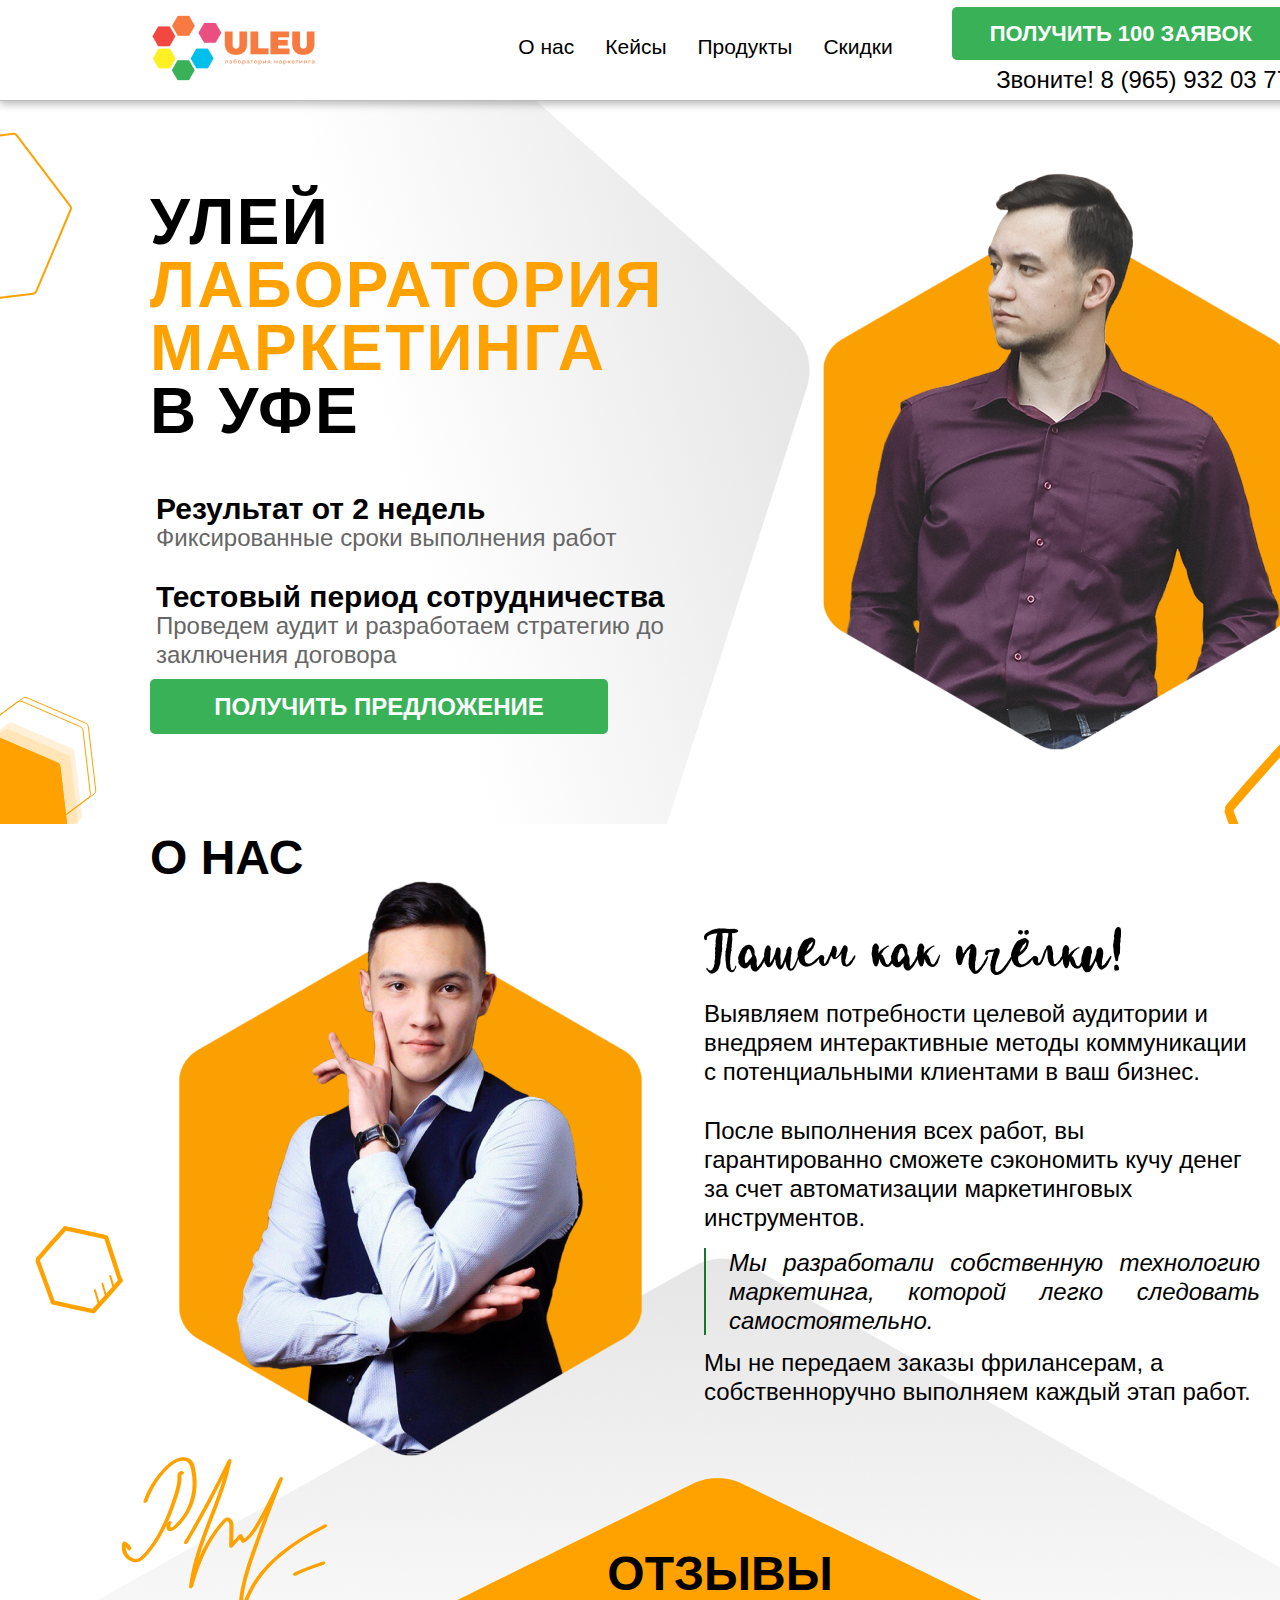
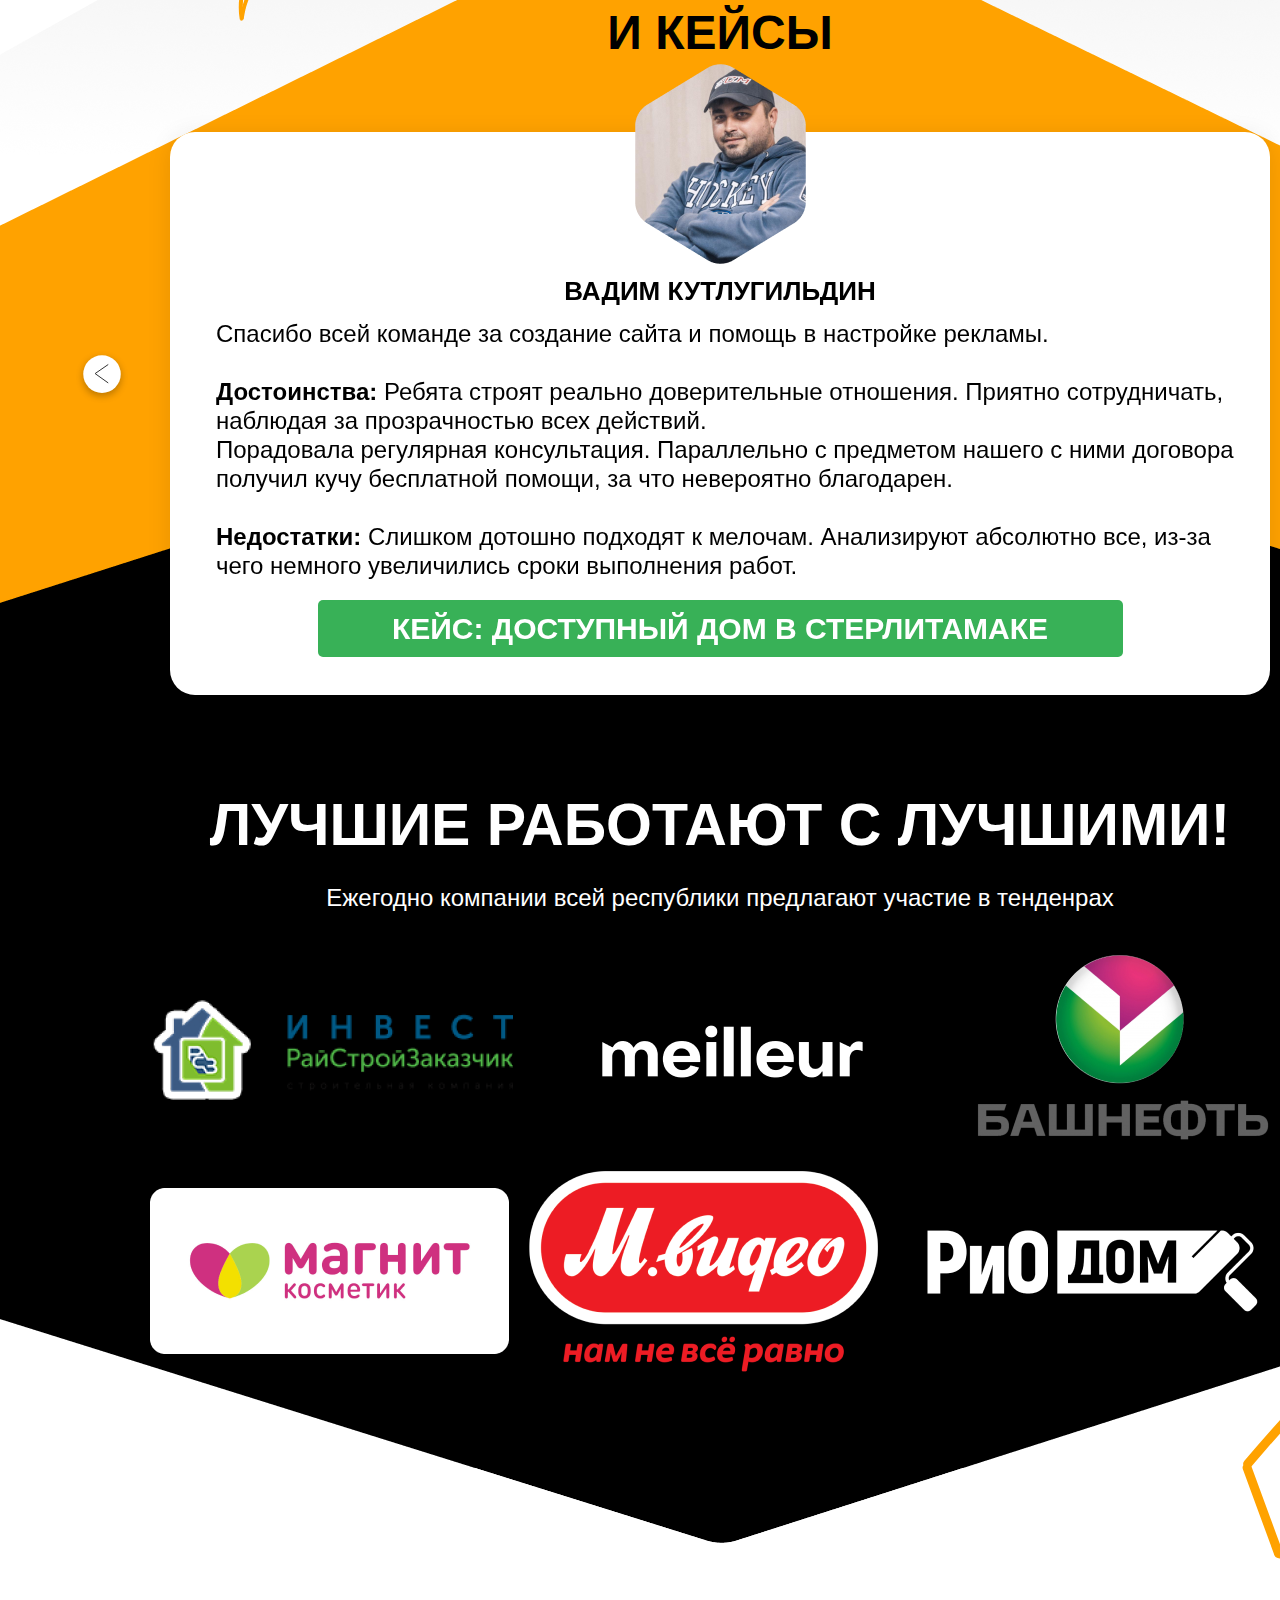
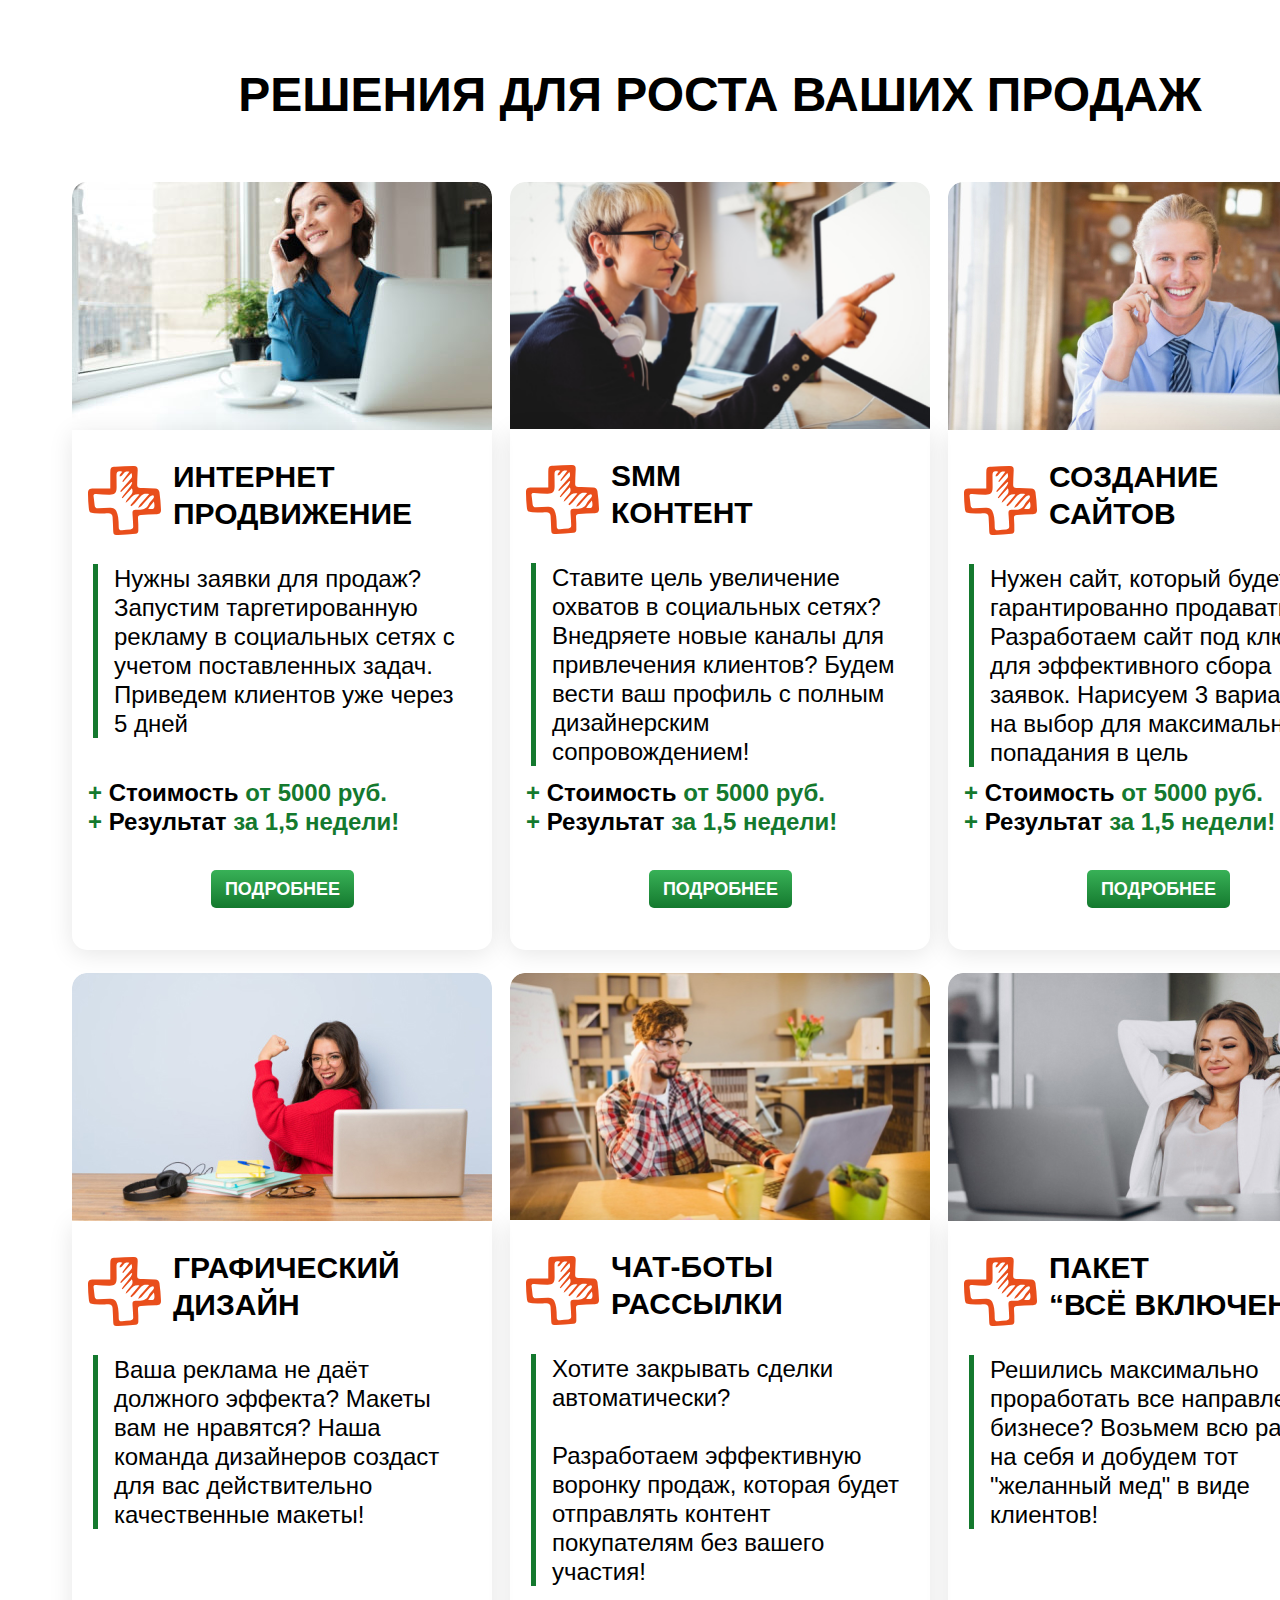
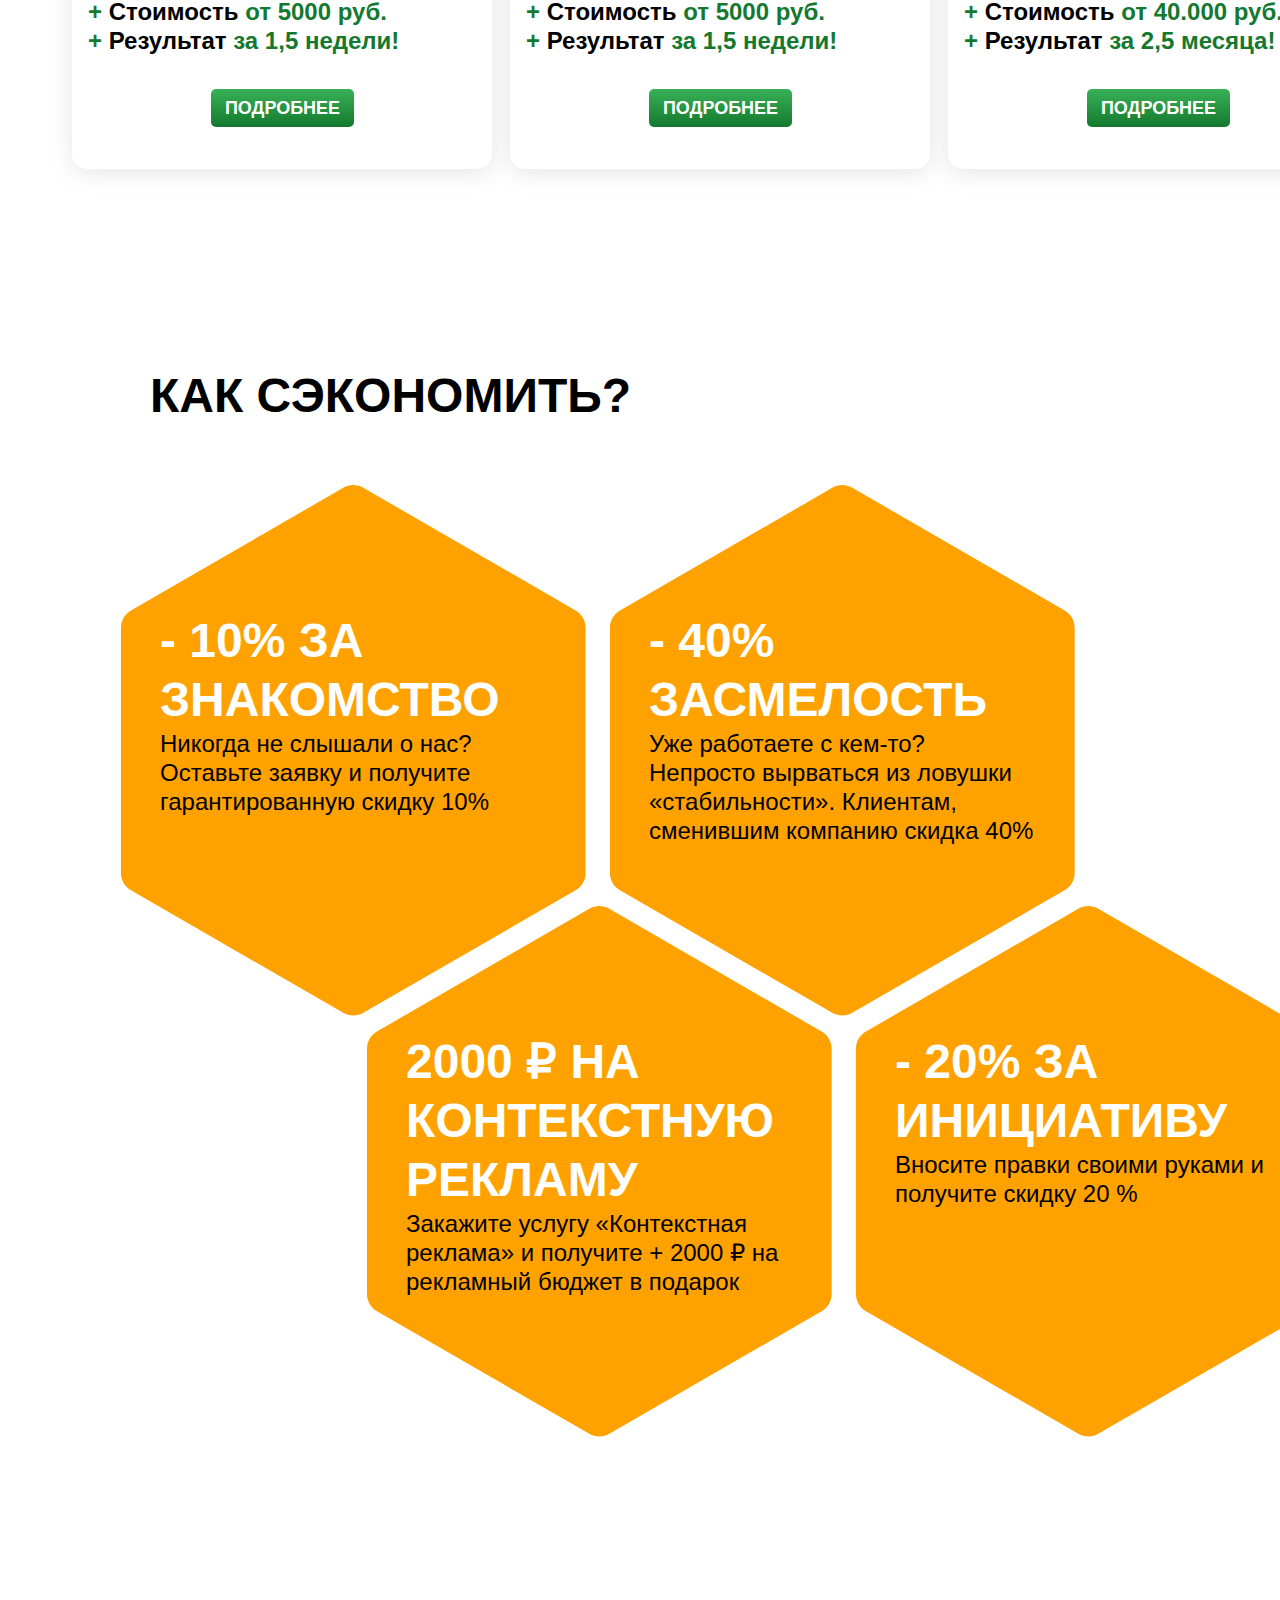
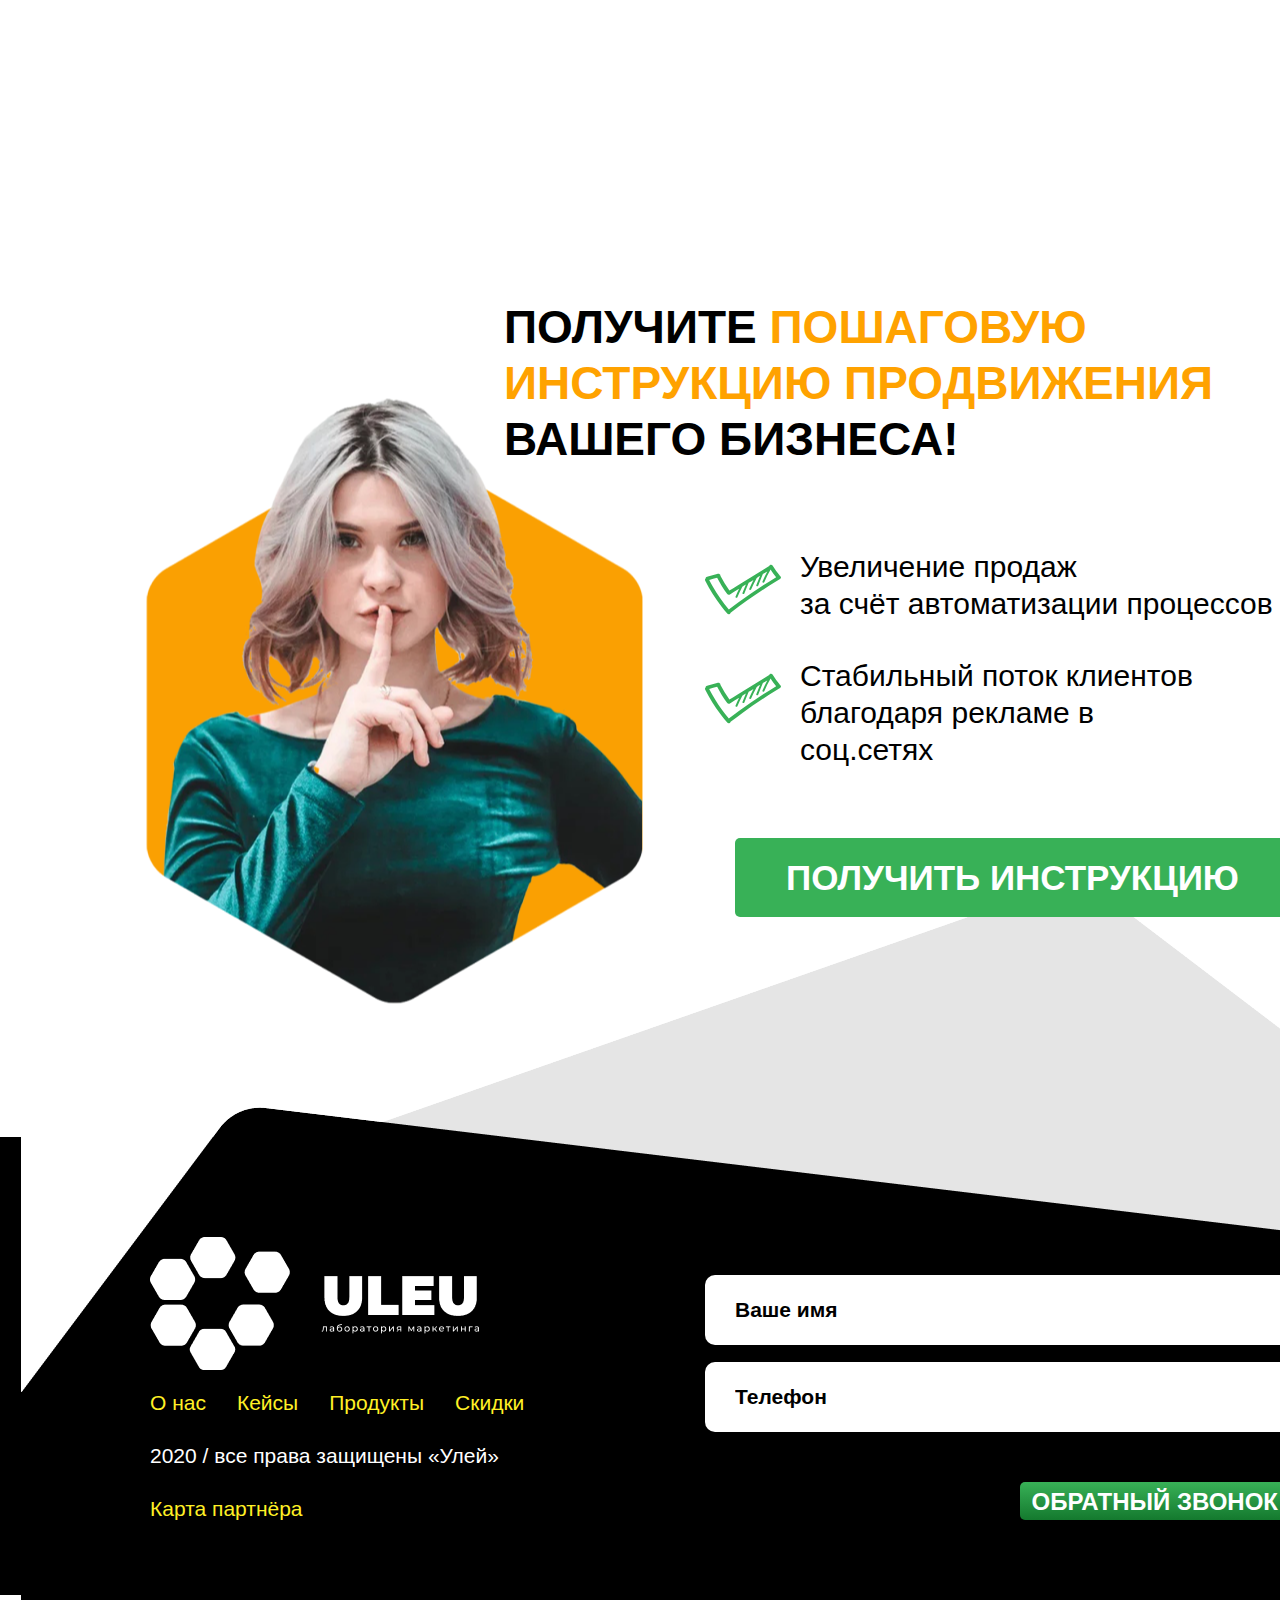
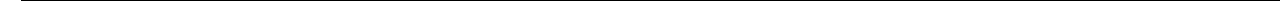
==== home.html @ 4a9ff6ab "version #2-5" ====
<!DOCTYPE html>
<html lang="ru">
  <head>
    <meta charset="utf-8">
    <meta name="viewport" content="width=device-width,initial-scale=1">
    <title>Beehive</title>
    <link href="css/style.css" rel="stylesheet">
    <link rel="stylesheet" href="css/lib/owl.carousel.min.css">
  </head>

  <body>
    <header class="page-header">
      <div class="container">
        <div class="page-header__wrapper">
          <a href="/">
            <img class="page-header__logo" src="img/logo.png" alt="Улей - Лаборатория маркетинга" width="167" height="72">
          </a>

          <nav class="main-nav">
            <ul class="main-nav__list nav__list">
              <li class="nav__item">
                <a href="#">О нас</a>
              </li>

              <li class="nav__item">
                <a href="#">Кейсы</a>
              </li>

              <li class="nav__item">
                <a href="#">Продукты</a>
              </li>

              <li class="nav__item">
                <a href="#">Скидки</a>
              </li>

              <li class="nav__item">
                <a class="button" href="#">Получить 100 заявок</a>
                <span class="page-header__phone">Звоните! 8 (965) 932 03 77</span>
              </li>
            </ul>
          </nav>
        </div>
      </div>
    </header>

    <main class="page-main">
      <div class="container">
        <section class="intro">
          <div class="intro__wrapper">
            <div class="intro__head">
              Улей

              <h1 class="intro__title">
                Лаборатория маркетинга
              </h1>

              в Уфе
            </div>

            <p class="intro__text">
              <b>Результат от 2 недель</b>
              Фиксированные сроки выполнения работ
            </p>

            <p class="intro__text intro__text--last">
              <b>Тестовый период сотрудничества</b>
              Проведем аудит и разработаем стратегию до заключения договора
            </p>

            <a class="button" href="#">Получить предложение</a>

            <svg class="intro__icon-1 intro__icon-1--left" width="208" height="236">
              <use xlink:href="img/sprite.svg#icon-hexagon-1"></use>
            </svg>

            <svg class="intro__icon-3" width="130" height="235">
              <use xlink:href="img/sprite.svg#icon-hexagon-3"></use>
            </svg>

            <svg class="intro__icon-1 intro__icon-1--right" width="208" height="236">
              <use xlink:href="img/sprite.svg#icon-hexagon-1"></use>
            </svg>

            <svg class="intro__icon-2" width="211" height="231">
              <use xlink:href="img/sprite.svg#icon-hexagon-2"></use>
            </svg>
          </div>
        </section>

        <section class="about">
          <div class="about__wrapper">
            <h2 class="about__title">О нас</h2>

            <div class="about__description">
              <img src="img/about-slogan.png" alt="" width="417" height="48">

              <p>
                Выявляем потребности целевой аудитории и внедряем интерактивные методы коммуникации с потенциальными клиентами в ваш бизнес.
              </p>

              <p>
                После выполнения всех работ, вы гарантированно сможете сэкономить кучу денег за счет автоматизации маркетинговых инструментов.
              </p>

              <blockquote class="about__quote">
                <i>Мы разработали собственную технологию маркетинга, которой легко следовать самостоятельно.</i>
              </blockquote>

              <p>
                Мы не передаем заказы фрилансерам, а собственноручно выполняем каждый этап работ.
              </p>
            </div>

            <svg class="about__icon-1" width="102" height="112">
              <use xlink:href="img/sprite.svg#icon-hexagon-2"></use>
            </svg>

            <svg class="about__icon-sign" width="237" height="210">
              <use xlink:href="img/sprite.svg#icon-sign"></use>
            </svg>
          </div>
        </section>

        <section class="reviews cases">
          <div class="reviews__wrapper">
            <h2 class="reviews__title">Отзывы  и Кейсы</h2>

            <div class="reviews__list owl-carousel">
              <div class="reviews__item">
                <img class="reviews__img" src="img/review-1.png" alt="" width="171" height="200">

                <h3 class="reviews__author">Вадим Кутлугильдин</h3>

                <p>Спасибо всей команде за создание сайта и помощь в настройке рекламы.</p>

                <p>
                  <b>Достоинства:</b>
                  Ребята строят реально доверительные отношения. Приятно сотрудничать, наблюдая за прозрачностью всех действий.<br> Порадовала регулярная консультация. Параллельно с предметом нашего с ними договора получил кучу бесплатной помощи, за что невероятно благодарен.
                </p>

                <p>
                  <b>Недостатки:</b>
                  Слишком дотошно подходят к мелочам. Анализируют абсолютно все, из-за чего немного увеличились сроки выполнения работ.
                </p>

                <a class="button" href="">Кейс: доступный дом в стерлитамаке</a>
              </div>

              <div class="reviews__item">
                <img class="reviews__img" src="img/review-2.png" alt="" width="171" height="200">

                <h3 class="reviews__author">#2 Вадим Кутлугильдин</h3>

                <p>#2 Спасибо всей команде за создание сайта и помощь в настройке рекламы.</p>

                <p>
                  <b>Достоинства:</b>
                  Ребята строят реально доверительные отношения. Приятно сотрудничать, наблюдая за прозрачностью всех действий.<br> Порадовала регулярная консультация. Параллельно с предметом нашего с ними договора получил кучу бесплатной помощи, за что невероятно благодарен.
                </p>

                <p>
                  <b>Недостатки:</b>
                  Слишком дотошно подходят к мелочам. Анализируют абсолютно все, из-за чего немного увеличились сроки выполнения работ.
                </p>

                <a class="button" href="">Кейс: доступный дом в стерлитамаке</a>
              </div>

              <div class="reviews__item">
                <img class="reviews__img" src="img/review-3.png" alt="" width="171" height="200">

                <h3 class="reviews__author">#3 Вадим Кутлугильдин</h3>

                <p>#3 Спасибо всей команде за создание сайта и помощь в настройке рекламы.</p>

                <p>
                  <b>Достоинства:</b>
                  Ребята строят реально доверительные отношения. Приятно сотрудничать, наблюдая за прозрачностью всех действий.<br> Порадовала регулярная консультация. Параллельно с предметом нашего с ними договора получил кучу бесплатной помощи, за что невероятно благодарен.
                </p>

                <p>
                  <b>Недостатки:</b>
                  Слишком дотошно подходят к мелочам. Анализируют абсолютно все, из-за чего немного увеличились сроки выполнения работ.
                </p>

                <a class="button" href="">Кейс: доступный дом в стерлитамаке</a>
              </div>
            </div>
          </div>

          <div class="cases__wrapper">
            <h2 class="cases__title">ЛУЧШИЕ РАБОТАЮТ С ЛУЧШИМИ!</h2>

            <span>Ежегодно компании всей республики предлагают участие в тенденрах</span>

            <ul class="cases__list">
              <li>
                <img src="img/cases-1.png" alt="" width="363" height="105">
              </li>

              <li>
                <img src="img/cases-2.png" alt="" width="263" height="59">
              </li>

              <li>
                <img src="img/cases-3.png" alt="" width="338" height="231">
              </li>

              <li>
                <img src="img/cases-4.png" alt="" width="359" height="166">
              </li>

              <li>
                <img src="img/cases-5.png" alt="" width="362" height="207">
              </li>

              <li>
                <img src="img/cases-6.png" alt="" width="395" height="114">
              </li>
            </ul>
          </div>

          <svg class="cases__icon-2" width="211" height="231">
            <use xlink:href="img/sprite.svg#icon-hexagon-2"></use>
          </svg>
        </section>

        <section class="resolve">
          <div class="resolve__wrapper">
            <h2 class="resolve__title">Решения для роста ваших продаж</h2>

            <ul class="resolve__list">
              <li>
                <img src="img/resolve-1.jpg" alt="" width="420" height="248">

                <div class="resolve__description">
                  <h3 class="resolve__head">Интернет продвижение</h3>

                  <p class="resolve__text">
                    Нужны заявки для продаж?<br> Запустим таргетированную рекламу в социальных сетях с учетом поставленных задач. Приведем клиентов уже через 5 дней
                  </p>

                  <ul class="resolve__cost">
                    <li>+ <span>Стоимость</span> от 5000 руб.</li>

                    <li>+ <span>Результат</span> за 1,5 недели!</li>
                  </ul>

                  <a class="resolve__link" href="#">Подробнее</a>
                </div>
              </li>

              <li>
                <img src="img/resolve-2.jpg" alt="" width="420" height="248">

                <div class="resolve__description">
                  <h3 class="resolve__head">SMM<br> контент</h3>

                  <p class="resolve__text">

                    Ставите цель увеличение охватов  в социальных сетях? Внедряете новые каналы для привлечения клиентов? Будем вести ваш профиль с полным дизайнерским сопровождением!
                  </p>

                  <ul class="resolve__cost">
                    <li>+ <span>Стоимость</span> от 5000 руб.</li>

                    <li>+ <span>Результат</span> за 1,5 недели!</li>
                  </ul>

                  <a class="resolve__link" href="#">Подробнее</a>
                </div>
              </li>

              <li>
                <img src="img/resolve-3.jpg" alt="" width="420" height="248">

                <div class="resolve__description">
                  <h3 class="resolve__head">Создание сайтов</h3>

                  <p class="resolve__text">
                    Нужен сайт, который будет гарантированно продавать? Разработаем сайт под ключ, для эффективного сбора заявок. Нарисуем 3 варианта на выбор для максимального попадания в цель
                  </p>

                  <ul class="resolve__cost">
                    <li>+ <span>Стоимость</span> от 5000 руб.</li>

                    <li>+ <span>Результат</span> за 1,5 недели!</li>
                  </ul>

                  <a class="resolve__link" href="#">Подробнее</a>
                </div>
              </li>

              <li>
                <img src="img/resolve-4.jpg" alt="" width="420" height="248">

                <div class="resolve__description">
                  <h3 class="resolve__head">Графический дизайн</h3>

                  <p class="resolve__text">
                    Ваша реклама не даёт должного эффекта? Макеты вам не нравятся? Наша команда дизайнеров создаст для вас действительно качественные макеты!
                  </p>

                  <ul class="resolve__cost">
                    <li>+ <span>Стоимость</span> от 5000 руб.</li>

                    <li>+ <span>Результат</span> за 1,5 недели!</li>
                  </ul>

                  <a class="resolve__link" href="#">Подробнее</a>
                </div>
              </li>

              <li>
                <img src="img/resolve-5.jpg" alt="" width="420" height="248">

                <div class="resolve__description">
                  <h3 class="resolve__head">чат-боты рассылки</h3>

                  <p class="resolve__text">
                    Хотите закрывать сделки автоматически?<br><br> Разработаем эффективную воронку продаж, которая будет отправлять контент покупателям без вашего участия!
                  </p>

                  <ul class="resolve__cost">
                    <li>+ <span>Стоимость</span> от 5000 руб.</li>

                    <li>+ <span>Результат</span> за 1,5 недели!</li>
                  </ul>

                  <a class="resolve__link" href="#">Подробнее</a>
                </div>
              </li>

              <li>
                <img src="img/resolve-6.jpg" alt="" width="420" height="248">

                <div class="resolve__description">
                  <h3 class="resolve__head">Пакет<br> “Всё включено”</h3>

                  <p class="resolve__text">
                    Решились максимально проработать все направления в бизнесе? Возьмем всю работу на себя и добудем тот "желанный мед" в виде клиентов!
                  </p>

                  <ul class="resolve__cost">
                    <li>+ <span>Стоимость</span> от 40.000 руб.</li>

                    <li>+ <span>Результат</span> за 2,5 месяца!</li>
                  </ul>

                  <a class="resolve__link" href="#">Подробнее</a>
                </div>
              </li>
            </ul>
          </div>
        </section>

        <section class="save">
          <div class="save__wrapper">
            <h2 class="save__title">КАК СЭКОНОМИТЬ?</h2>

            <ul class="save__list">
              <div class="row">
                <li class="save__item">
                  <b class="save__head">
                    - 10% за знакомство
                  </b>

                  <p class="save__text">
                    Никогда не слышали о нас? Оставьте заявку и получите гарантированную скидку 10%
                  </p>
                </li>

                <li class="save__item">
                  <b class="save__head">
                    - 40% засмелость
                  </b>

                  <p class="save__text">
                    Уже работаете с кем-то? Непросто вырваться из ловушки «стабильности». Клиентам, сменившим компанию скидка 40%
                  </p>
                </li>
              </div>

              <div class="row">
                <li class="save__item">
                  <b class="save__head">
                    2000 ₽ на контекстную рекламу
                  </b>

                  <p class="save__text">
                    Закажите услугу «Контекстная реклама» и получите + 2000 ₽ на рекламный бюджет в подарок
                  </p>
                </li>

                <li class="save__item">
                  <b class="save__head">
                    - 20% за инициативу
                  </b>

                  <p class="save__text">
                    Вносите правки своими руками и получите скидку 20 %
                  </p>
                </li>
              </div>
            </ul>
          </div>
        </section>

        <section class="help">
          <div class="help__wrapper">
            <h2 class="help__title">
              Получите <span>пошаговую инструкцию продвижения</span> вашего бизнеса!
            </h2>

            <div class="help__description">
              <p class="help__text">Увеличение продаж<br> за счёт автоматизации  процессов</p>

              <p class="help__text">Стабильный поток клиентов благодаря рекламе в<br> соц.сетях</p>

              <a class="button" href="help__link">Получить инструкцию</a>
            </div>
          </div>
        </section>
      </div>
    </main>

    <footer class="page-footer">
      <div class="container">
        <div class="page-footer__wrapper">
          <div class="page-footer__info">
            <img src="img/logo-footer.png" alt="" width="329" height="133">

            <ul class="page-footer__nav nav__list">
              <li>
                <a href="about.html">О нас</a>
              </li>

              <li>
                <a href="regulation.html">Кейсы</a>
              </li>

              <li>
                <a href="projects.html">Продукты</a>
              </li>

              <li>
                <a href="photogallery.html">Скидки</a>
              </li>
            </ul>

            <span class="page-footer__copyright">2020 / все права защищены  «Улей»</span>

            <a class="page-footer__partner-link" href="#">Карта партнёра</a>
          </div>

          <form class="form" action="">
            <input type="text" placeholder="Ваше имя" />

            <input type="tel" placeholder="Телефон" />

            <input type="submit" value="Обратный звонок"/>
          </form>
        </div>
      </div>
    </footer>

    <script src="js/lib/jquery-3.3.1.slim.min.js"></script>
    <script src="js/lib/owl.carousel.min.js"></script>
    <script src="js/lib/svg4everybody.min.js"></script>
    <script src="js/script.js"></script>
  </body>
</html>
---- css/style.css ----
html {
  line-height: 1.15; }

body {
  margin: 0; }

h1 {
  font-size: 2em;
  margin: 0.67em 0; }

hr {
  -webkit-box-sizing: content-box;
          box-sizing: content-box;
  height: 0;
  overflow: visible; }

pre {
  font-family: monospace;
  font-size: 1em; }

a {
  background-color: transparent; }

abbr[title] {
  border-bottom: none;
  text-decoration: underline; }

b,
strong {
  font-weight: bolder; }

code,
kbd,
samp {
  font-family: monospace;
  /* 1 */
  font-size: 1em;
  /* 2 */ }

small {
  font-size: 80%; }

sub,
sup {
  font-size: 75%;
  line-height: 0;
  position: relative;
  vertical-align: baseline; }

sub {
  bottom: -0.25em; }

sup {
  top: -0.5em; }

img {
  border-style: none; }

button,
input,
optgroup,
select,
textarea {
  font-family: inherit;
  font-size: 100%;
  line-height: 1.15;
  margin: 0; }

button,
input {
  overflow: visible; }

button,
select {
  text-transform: none; }

button::-moz-focus-inner,
[type="button"]::-moz-focus-inner,
[type="reset"]::-moz-focus-inner,
[type="submit"]::-moz-focus-inner {
  border-style: none;
  padding: 0; }

button:-moz-focusring,
[type="button"]:-moz-focusring,
[type="reset"]:-moz-focusring,
[type="submit"]:-moz-focusring {
  outline: 1px dotted ButtonText; }

legend {
  -webkit-box-sizing: border-box;
          box-sizing: border-box;
  color: inherit;
  display: table;
  max-width: 100%;
  padding: 0;
  white-space: normal; }

progress {
  vertical-align: baseline; }

textarea {
  overflow: auto; }

[type="checkbox"],
[type="radio"] {
  -webkit-box-sizing: border-box;
          box-sizing: border-box;
  padding: 0; }

[type="number"]::-webkit-inner-spin-button,
[type="number"]::-webkit-outer-spin-button {
  height: auto; }

[type="search"] {
  outline-offset: -2px; }

::-webkit-file-upload-button {
  font: inherit; }

details {
  display: block; }

summary {
  display: list-item; }

template {
  display: none; }

[hidden] {
  display: none; }

@font-face {
  font-family: "Montserrat";
  font-style: normal;
  font-weight: 400;
  font-display: swap;
  src: url("../fonts/Montserrat-Regular.ttf") format("truetype"); }

@font-face {
  font-family: "Montserrat";
  font-style: normal;
  font-weight: 600;
  font-display: swap;
  src: url("../fonts/Montserrat-SemiBold.ttf") format("truetype"); }

@font-face {
  font-family: "Montserrat";
  font-style: normal;
  font-weight: 700;
  font-display: swap;
  src: url("../fonts/Montserrat-Bold.ttf") format("truetype"); }

html {
  -webkit-box-sizing: border-box;
          box-sizing: border-box; }

*,
*::before,
*::after {
  -webkit-box-sizing: inherit;
          box-sizing: inherit; }

body {
  padding: 0;
  min-width: 1440px;
  font-family: "Montserrat", "Arial", sans-serif;
  font-size: 24px;
  line-height: 29px;
  color: #000000; }

a {
  color: #000000;
  text-decoration: none; }
  a:hover {
    color: #cd8200; }

img {
  max-width: 100%;
  height: auto; }

.visually-hidden {
  position: absolute;
  width: 1px;
  height: 1px;
  margin: -1px;
  padding: 0;
  border: 0;
  white-space: nowrap;
  -webkit-clip-path: inset(100%);
          clip-path: inset(100%);
  clip: rect(0 0 0 0);
  overflow: hidden; }

.container {
  margin: 0 auto;
  padding: 0; }

.page-header .container {
  padding: 0 150px; }

@media (min-width: 1440px) {
  .container {
    width: 1440px; } }

.button {
  display: block;
  padding: 13px 20px;
  font-weight: 700;
  text-transform: uppercase;
  text-align: center;
  color: #ffffff;
  background-color: #38b157;
  border-radius: 5px; }

.owl-carousel .owl-item .reviews__img {
  width: 171px; }

.owl-nav {
  position: static; }
  .owl-nav button {
    width: 52px;
    height: 52px; }
  .owl-nav .owl-prev {
    position: absolute;
    top: 50%;
    left: 76px;
    margin-top: -28px; }
  .owl-nav .owl-next {
    position: absolute;
    top: 50%;
    right: 76px;
    margin-top: -28px; }

.page-header {
  position: relative;
  padding: 7px 0 6px;
  background-color: #ffffff;
  border-bottom: 1px solid #c0bbbb;
  -webkit-box-shadow: 0 4px 7px rgba(0, 0, 0, 0.24);
          box-shadow: 0 4px 7px rgba(0, 0, 0, 0.24);
  z-index: 101; }

.page-header__wrapper {
  display: -webkit-box;
  display: -ms-flexbox;
  display: flex;
  -webkit-box-align: center;
      -ms-flex-align: center;
          align-items: center; }

.page-header__phone {
  display: block;
  margin-top: 5px; }

.main-nav {
  display: -webkit-box;
  display: -ms-flexbox;
  display: flex;
  -webkit-box-flex: 1;
      -ms-flex-positive: 1;
          flex-grow: 1;
  -webkit-box-pack: justify;
      -ms-flex-pack: justify;
          justify-content: space-between;
  -webkit-box-align: center;
      -ms-flex-align: center;
          align-items: center; }
  .main-nav .nav__item:not(:last-child) {
    margin-right: 31px;
    margin-bottom: 10px; }
  .main-nav .nav__item:last-child {
    margin-left: 28px;
    text-align: right; }
  .main-nav .button {
    padding: 13px 38px; }

.nav__list {
  display: -webkit-box;
  display: -ms-flexbox;
  display: flex;
  -webkit-box-pack: end;
      -ms-flex-pack: end;
          justify-content: flex-end;
  -webkit-box-align: center;
      -ms-flex-align: center;
          align-items: center;
  -ms-flex-preferred-size: 100%;
      flex-basis: 100%;
  margin: 0;
  padding: 0;
  list-style: none; }
  .nav__list a {
    font-size: 21px;
    font-weight: 400;
    line-height: 26px;
    text-decoration: none;
    color: #000000; }
    .nav__list a:hover {
      text-decoration: underline;
      color: #cd8200; }
  .nav__list .button {
    font-size: 22px;
    font-weight: 700;
    line-height: 27px;
    color: #ffffff; }

.intro {
  position: relative;
  z-index: 100; }
  .intro .button {
    margin-top: 5px;
    max-width: 458px; }
  .intro::after {
    content: "";
    position: absolute;
    top: -100px;
    left: 0;
    width: 960px;
    height: 1302px;
    background: url("../img/intro-bg-1.png") no-repeat top left; }

.intro__wrapper {
  position: relative;
  padding: 90px 150px;
  z-index: 100; }
  .intro__wrapper::after {
    content: "";
    position: absolute;
    top: 28px;
    right: 142px;
    width: 481px;
    height: 640px;
    background: url("../img/intro-man.png") no-repeat center center;
    z-index: -1; }

.intro__head {
  margin-bottom: 47px;
  max-width: 578px;
  font-size: 64px;
  font-weight: 700;
  line-height: 63px;
  letter-spacing: 0.035em;
  text-transform: uppercase; }

.intro__title {
  margin: 0;
  font-size: 64px;
  color: #ffa200; }

.intro__text {
  margin: 0 0 26px 6px;
  max-width: 568px;
  color: #666666; }
  .intro__text b {
    display: block;
    margin-bottom: -4px;
    font-size: 30px;
    font-weight: 600;
    line-height: 37px;
    color: #000000; }
  .intro__text--last {
    margin-bottom: 10px; }

.intro__icon-1 {
  position: absolute; }
  .intro__icon-1--left {
    top: 0;
    left: -117px; }
  .intro__icon-1--right {
    top: 40px;
    right: -76px; }

.intro__icon-2 {
  position: absolute;
  right: 20px;
  bottom: -122px; }

.intro__icon-3 {
  position: absolute;
  left: 0;
  bottom: -79px; }

@media (max-width: 1440px) {
  .intro {
    overflow: hidden; } }

.about__wrapper {
  position: relative;
  padding: 4px 150px 70px; }
  .about__wrapper::before {
    content: "";
    position: absolute;
    top: 42px;
    left: 150px;
    width: 521px;
    height: 605px;
    background: url("../img/about-man.png") no-repeat center center; }

.about__title {
  margin: 0;
  font-size: 48px;
  line-height: 59px;
  text-transform: uppercase; }

.about__description {
  margin: 40px 30px 0 auto;
  max-width: 556px; }
  .about__description img {
    display: block;
    margin-bottom: 24px; }
  .about__description p {
    margin: 0 0 30px 0; }

.about__quote {
  margin: -14px 0 13px 0;
  padding-left: 23px;
  font-family: "Arial", sans-serif;
  text-align: justify;
  border-left: 2px solid #14792e; }

.about__icon-1 {
  position: absolute;
  left: 28px;
  bottom: 180px; }

.about__icon-sign {
  position: absolute;
  left: 112px;
  bottom: -136px; }

.resolve__wrapper {
  padding: 87px 72px 50px; }

.resolve__title {
  margin: 0;
  margin-bottom: 58px;
  font-size: 48px;
  line-height: 59px;
  text-transform: uppercase;
  text-align: center; }

.resolve__list {
  display: -webkit-box;
  display: -ms-flexbox;
  display: flex;
  -ms-flex-wrap: wrap;
      flex-wrap: wrap;
  margin: 0;
  padding: 0;
  list-style: none; }
  .resolve__list > li {
    display: -webkit-box;
    display: -ms-flexbox;
    display: flex;
    -webkit-box-orient: vertical;
    -webkit-box-direction: normal;
        -ms-flex-direction: column;
            flex-direction: column;
    margin-bottom: 23px;
    margin-right: 18px;
    width: 420px; }
    .resolve__list > li:nth-child(3n) {
      margin-right: 0; }
  .resolve__list img {
    display: block;
    border-radius: 15px 15px 0 0; }

.resolve__description {
  position: relative;
  display: -webkit-box;
  display: -ms-flexbox;
  display: flex;
  -webkit-box-orient: vertical;
  -webkit-box-direction: normal;
      -ms-flex-direction: column;
          flex-direction: column;
  -webkit-box-flex: 1;
      -ms-flex-positive: 1;
          flex-grow: 1;
  padding: 28px 20px 42px 21px;
  border-radius: 0 0 15px 15px;
  -webkit-box-shadow: 0 4px 25px rgba(0, 0, 0, 0.1);
          box-shadow: 0 4px 25px rgba(0, 0, 0, 0.1); }
  .resolve__description::before {
    content: "";
    position: absolute;
    top: 36px;
    left: 16px;
    width: 73px;
    height: 69px;
    background: url("../img/icon-resolve-plus.svg") no-repeat center center; }

.resolve__head {
  margin: 0 0 32px 80px;
  font-size: 30px;
  line-height: 37px;
  text-transform: uppercase; }

.resolve__text {
  margin: 0;
  padding-left: 16px;
  border-left: 5px solid #14792e; }

.resolve__cost {
  margin-top: auto;
  margin-left: -5px;
  padding: 0;
  padding-top: 11px;
  font-weight: 700;
  list-style: none;
  color: #14792e; }
  .resolve__cost span {
    color: #000000; }

.resolve__link {
  margin: 34px auto 0;
  padding: 8px 14px;
  max-width: 153px;
  font-size: 18px;
  line-height: 22px;
  font-weight: 700;
  text-transform: uppercase;
  text-align: center;
  color: #ffffff;
  background: -webkit-gradient(linear, left top, left bottom, from(#38b157), to(#14792e));
  background: linear-gradient(180deg, #38b157 0%, #14792e 100%);
  border-radius: 5px; }

.reviews {
  position: relative; }
  .reviews::before {
    content: "";
    position: absolute;
    top: -297px;
    left: 0;
    width: 1440px;
    height: 1300px;
    border-bottom: 340px solid #000000;
    background: url("../img/reviews-bg.png") no-repeat top center;
    z-index: -1; }
  .reviews .button {
    margin: 12px auto 0;
    padding: 10px 20px;
    max-width: 805px;
    font-size: 30px;
    line-height: 37px; }

.reviews__title {
  margin: 38px auto 0;
  max-width: 250px;
  font-size: 48px;
  line-height: 59px;
  text-transform: uppercase;
  text-align: center; }

.reviews__list {
  margin: 0; }

.reviews__item {
  position: relative;
  margin: 70px auto 0;
  padding: 136px 0 38px;
  width: 1100px;
  border-radius: 25px;
  background-color: #ffffff;
  -webkit-box-shadow: 0 4px 25px rgba(0, 0, 0, 0.1);
          box-shadow: 0 4px 25px rgba(0, 0, 0, 0.1); }
  .reviews__item p {
    margin: 0;
    margin-bottom: 29px;
    padding-right: 20px;
    padding-left: 46px;
    background-color: #ffffff; }
    .reviews__item p:last-of-type {
      margin-bottom: 20px; }

.reviews__img {
  position: absolute;
  top: -68px;
  left: 50%;
  margin-left: -85px; }

.reviews__author {
  margin: 7px 0 12px;
  font-size: 26px;
  line-height: 32px;
  text-align: center;
  text-transform: uppercase; }

.cases {
  margin-bottom: 110px; }
  .cases::after {
    content: "";
    position: absolute;
    bottom: -82px;
    left: 0;
    width: 1440px;
    height: 242px;
    background: url("../img/cases-bg.png") no-repeat bottom center;
    z-index: 100; }

.cases__wrapper {
  padding: 94px 150px;
  text-align: center;
  color: #ffffff;
  background-color: #000000;
  z-index: 101; }

.cases__title {
  margin: 0;
  margin-bottom: 22px;
  font-size: 59px;
  line-height: 72px;
  text-transform: uppercase; }

.cases__list {
  position: relative;
  display: -webkit-box;
  display: -ms-flexbox;
  display: flex;
  -webkit-box-pack: justify;
      -ms-flex-pack: justify;
          justify-content: space-between;
  -webkit-box-align: center;
      -ms-flex-align: center;
          align-items: center;
  -ms-flex-wrap: wrap;
      flex-wrap: wrap;
  margin: 0;
  margin-top: 24px;
  padding: 0;
  list-style: none;
  z-index: 101; }
  .cases__list img {
    display: block; }

.cases__icon-2 {
  position: absolute;
  right: 2px;
  bottom: -134px;
  z-index: 102; }

.save__wrapper {
  margin: 0;
  padding: 124px 85px; }

.save__title {
  margin: 0 0 60px 65px;
  font-size: 48px;
  line-height: 59px;
  text-transform: uppercase; }

.save__list {
  margin: 0;
  padding: 0;
  list-style: none; }
  .save__list .row {
    display: -webkit-box;
    display: -ms-flexbox;
    display: flex; }
    .save__list .row:last-child {
      margin-top: -110px;
      margin-left: 246px; }

.save__item {
  position: relative;
  padding: 126px 40px 40px;
  width: 466px;
  height: 531px;
  background: url("../img/save-bg.svg") no-repeat center center; }
  .save__item:first-child {
    margin-right: 23px;
    margin-left: 35px; }

.save__head {
  margin: 0;
  font-size: 48px;
  line-height: 59px;
  text-transform: uppercase;
  color: #ffffff; }

.save__text {
  margin: 0; }

.help {
  margin-bottom: 100px; }
  .help .button {
    margin-top: 70px;
    padding: 18px 20px;
    font-size: 35px;
    line-height: 43px; }

.help__wrapper {
  position: relative;
  margin: 0;
  padding: 0 150px 120px;
  z-index: 102; }
  .help__wrapper::before {
    content: "";
    position: absolute;
    top: 74px;
    left: 138px;
    width: 513px;
    height: 644px;
    background: url("../img/help-man.png") no-repeat center center; }

.help__title {
  margin: 338px 0 81px 354px;
  font-size: 46px;
  line-height: 56px;
  text-transform: uppercase; }
  .help__title span {
    color: #ffa200; }

.help__description {
  margin-left: auto;
  max-width: 555px; }

.help__text {
  position: relative;
  margin: 35px 0;
  padding-left: 65px;
  font-size: 30px;
  line-height: 37px; }
  .help__text::before {
    content: "";
    position: absolute;
    top: 16px;
    left: -30px;
    width: 76px;
    height: 51px;
    background: url("../img/icon__help-check.svg") no-repeat center center; }

.page-footer {
  position: relative;
  margin: 0;
  padding: 0;
  font-size: 21px;
  line-height: 26px;
  color: #ffffff; }
  .page-footer a {
    display: block;
    color: #fff025; }
  .page-footer::before {
    content: "";
    position: absolute;
    top: -255px;
    left: 21px;
    width: 1440px;
    height: 719px;
    background: url("../img/footer-bg.png") no-repeat top center;
    z-index: 100; }

.page-footer__wrapper {
  display: -webkit-box;
  display: -ms-flexbox;
  display: flex;
  -webkit-box-pack: justify;
      -ms-flex-pack: justify;
          justify-content: space-between;
  margin: 0;
  padding: 100px 150px 73px;
  background-color: #000000; }
  .page-footer__wrapper form {
    margin-top: 38px;
    z-index: 101; }

.page-footer__info {
  z-index: 101; }

.page-footer__nav {
  margin: 14px 0 27px; }
  .page-footer__nav li {
    margin-right: 31px; }

.page-footer__copyright {
  margin: 27px 0; }

.page-footer__partner-link {
  margin-top: 27px; }

.form {
  display: -webkit-box;
  display: -ms-flexbox;
  display: flex;
  -webkit-box-orient: vertical;
  -webkit-box-direction: normal;
      -ms-flex-direction: column;
          flex-direction: column; }
  .form input {
    border: none; }
    .form input[type="text"], .form input[type="tel"] {
      margin-bottom: 17px;
      padding: 0 30px;
      width: 585px;
      height: 70px;
      font-weight: 700;
      border-radius: 10px; }
    .form input::-webkit-input-placeholder {
      color: black; }
    .form input::-moz-placeholder {
      color: black; }
    .form input:-ms-input-placeholder {
      color: black; }
    .form input::-ms-input-placeholder {
      color: black; }
    .form input::placeholder {
      color: black; }
    .form input[type="submit"] {
      margin-top: 33px;
      margin-left: auto;
      padding: 5px 12px 4px;
      max-width: 293px;
      font-size: 24px;
      line-height: 29px;
      font-weight: 700;
      text-transform: uppercase;
      color: #ffffff;
      background: -webkit-gradient(linear, left top, left bottom, from(#38b157), to(#14792e));
      background: linear-gradient(180deg, #38b157 0%, #14792e 100%);
      border-radius: 5px;
      cursor: pointer; }

/*# sourceMappingURL=style.css.map */
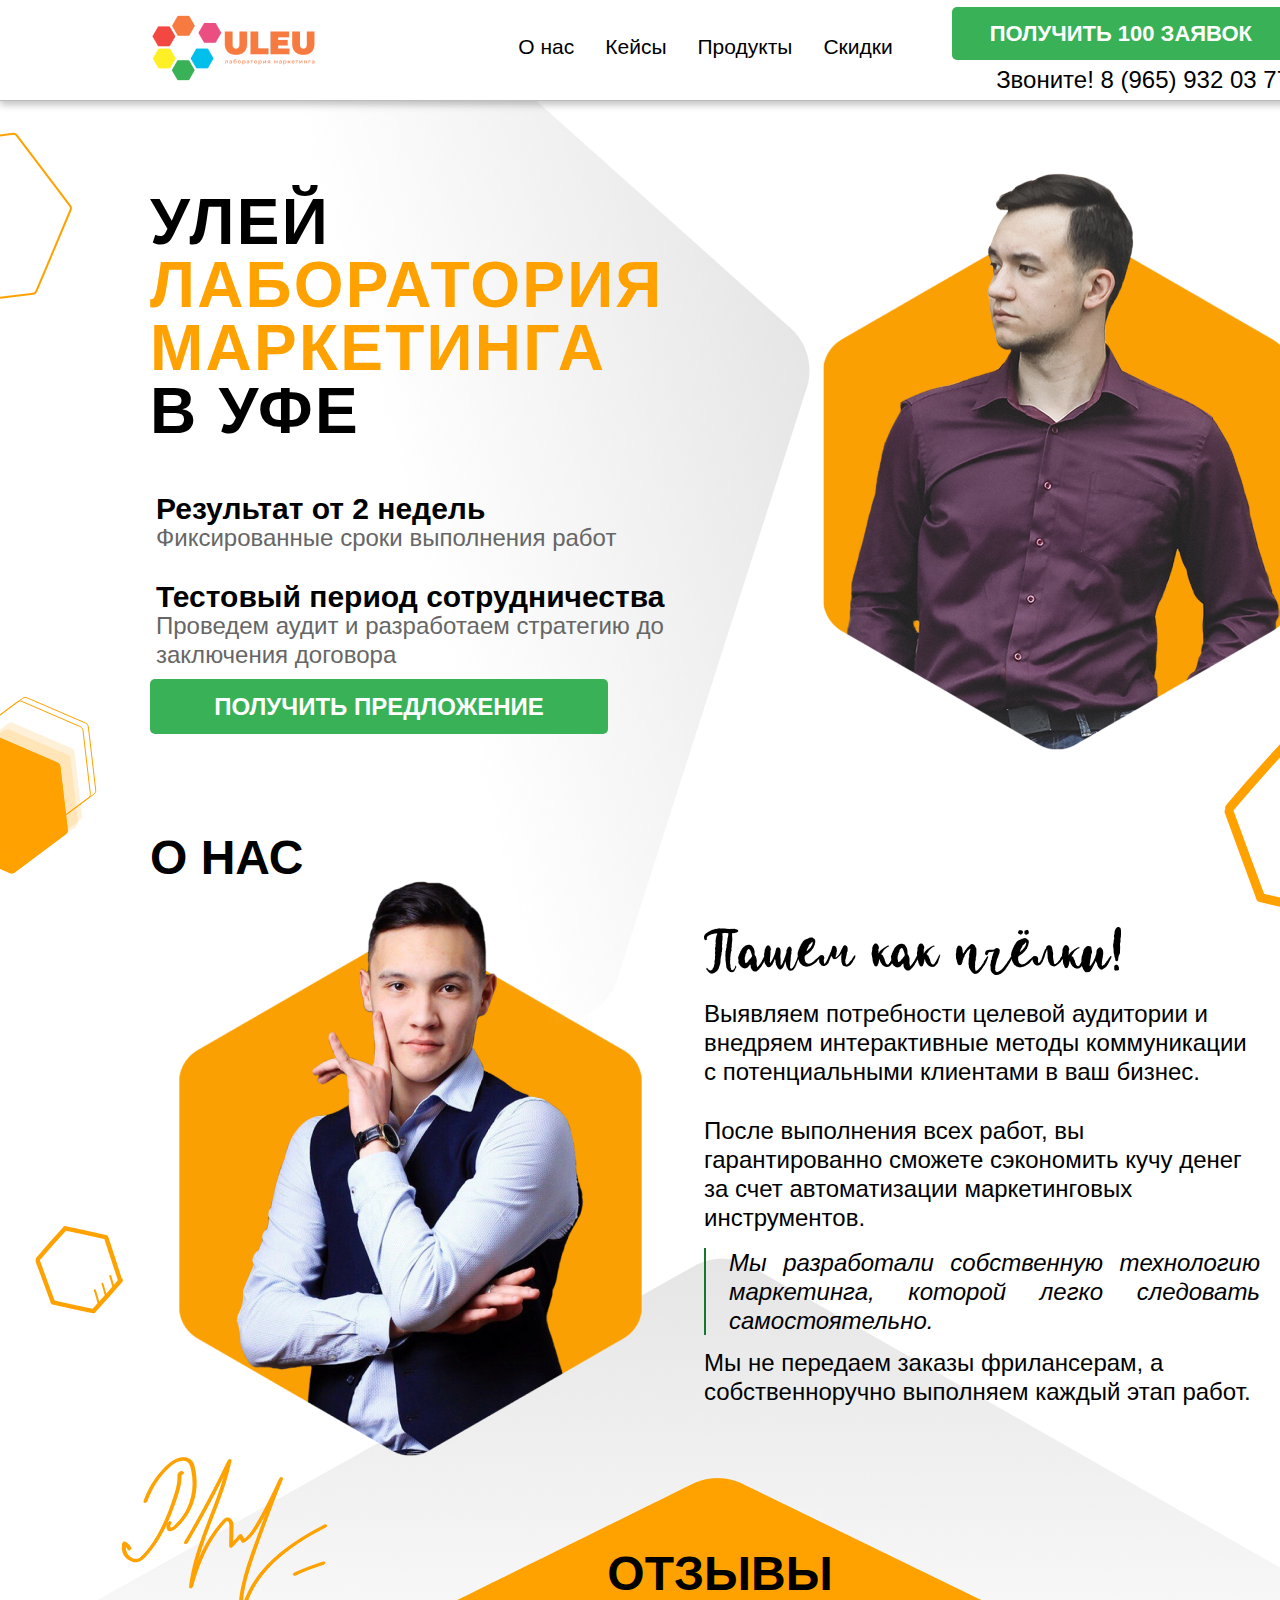
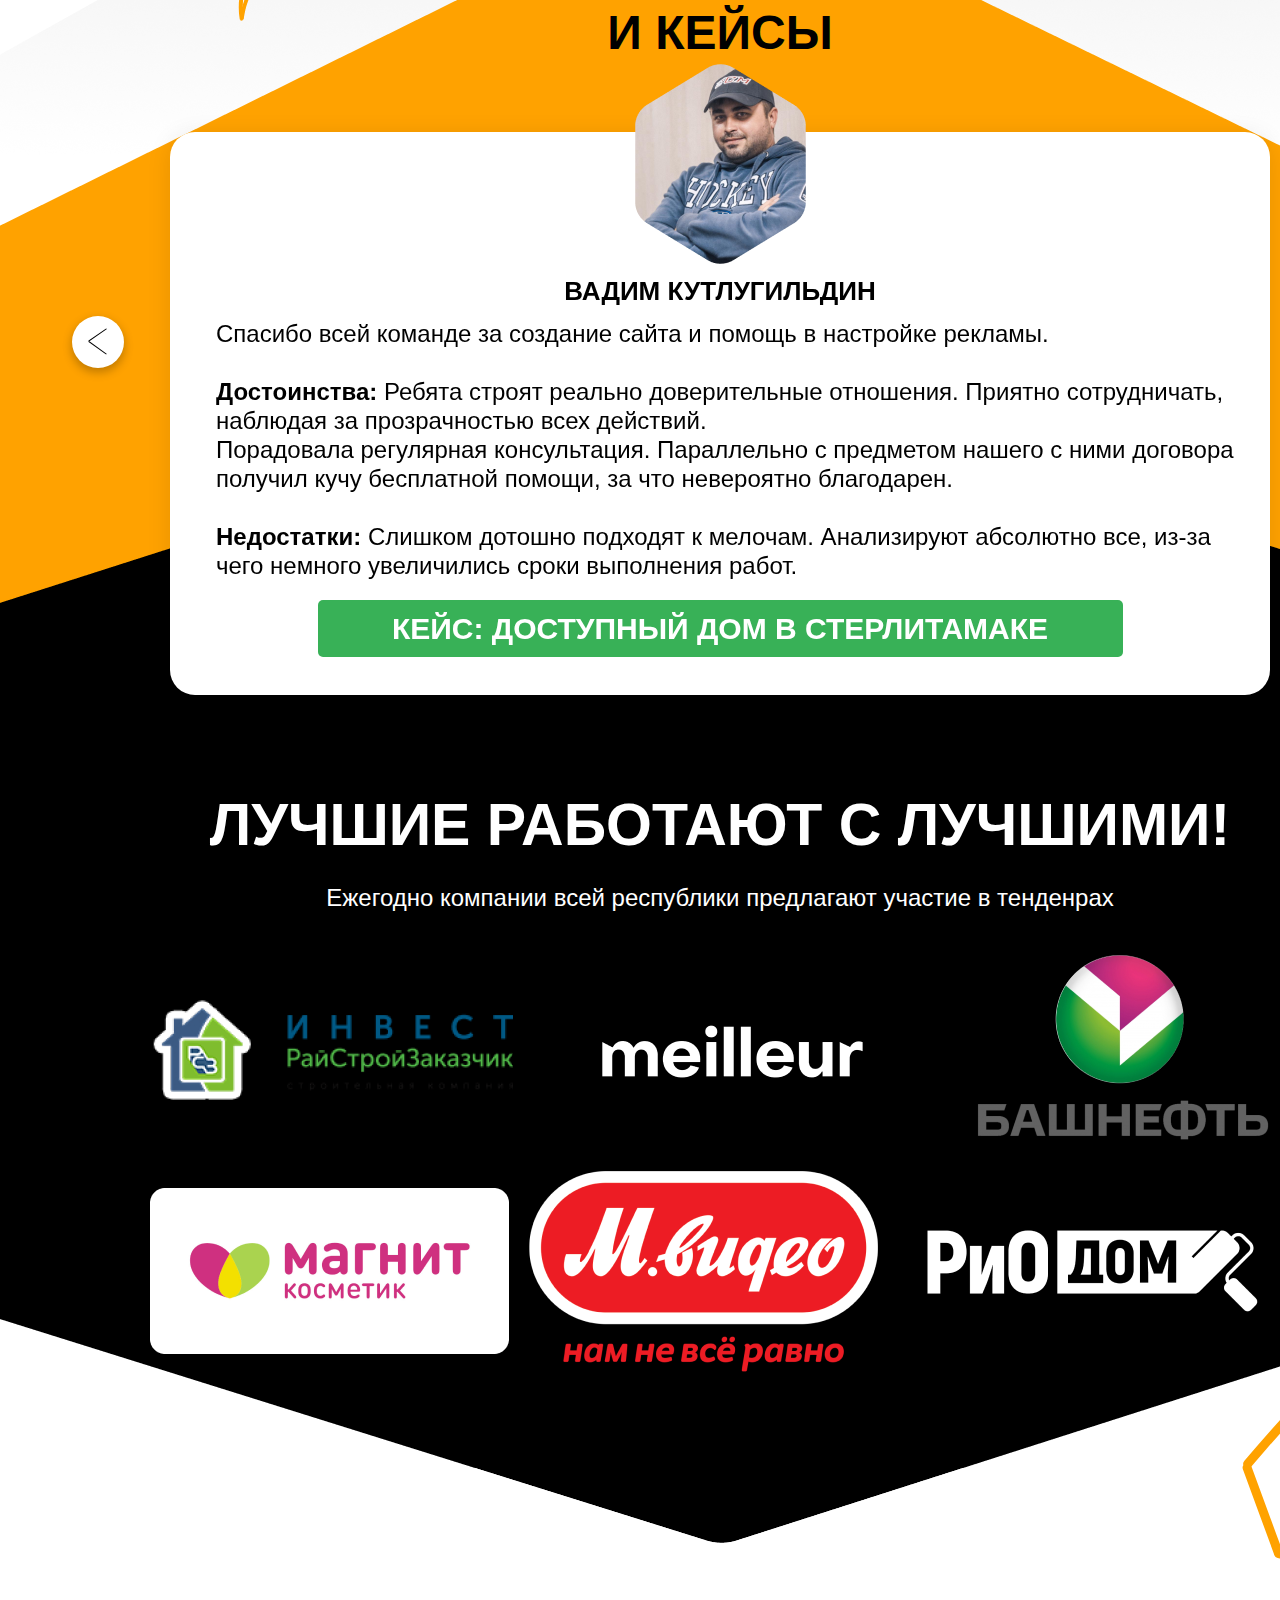
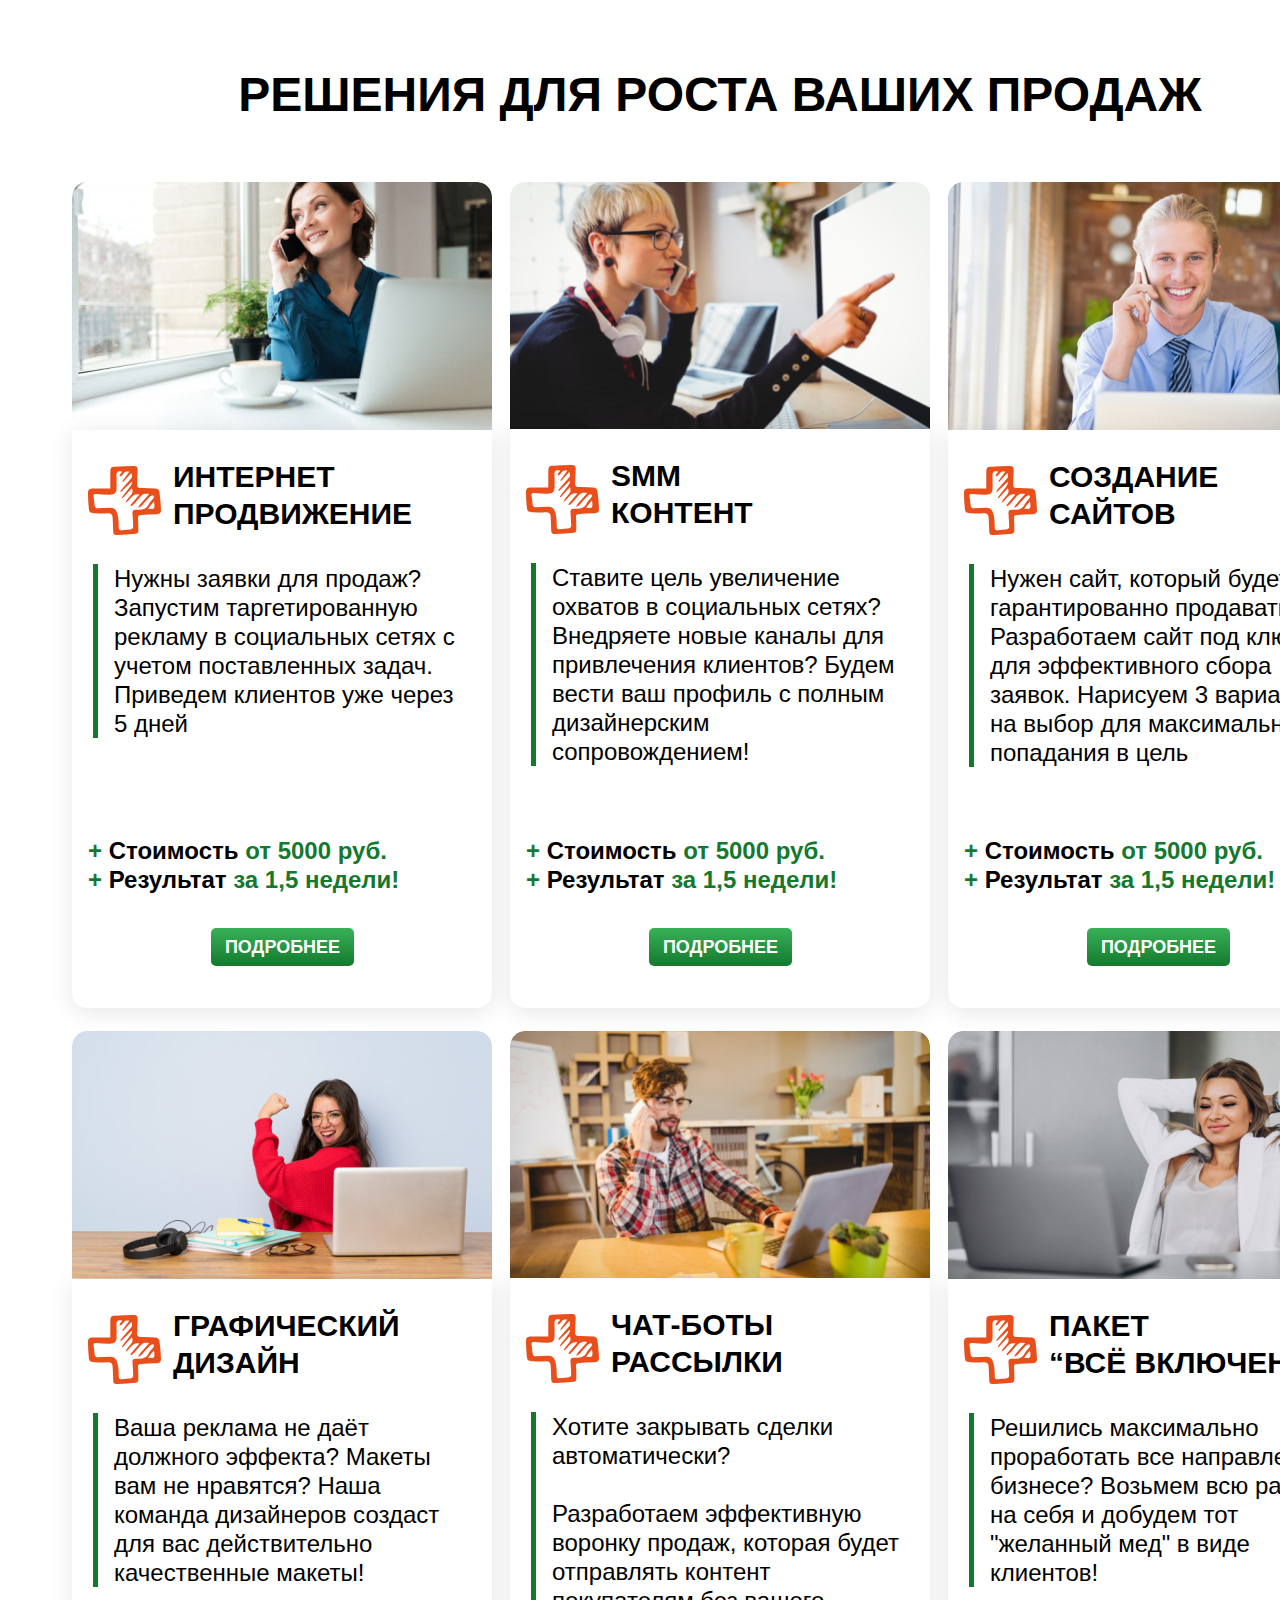
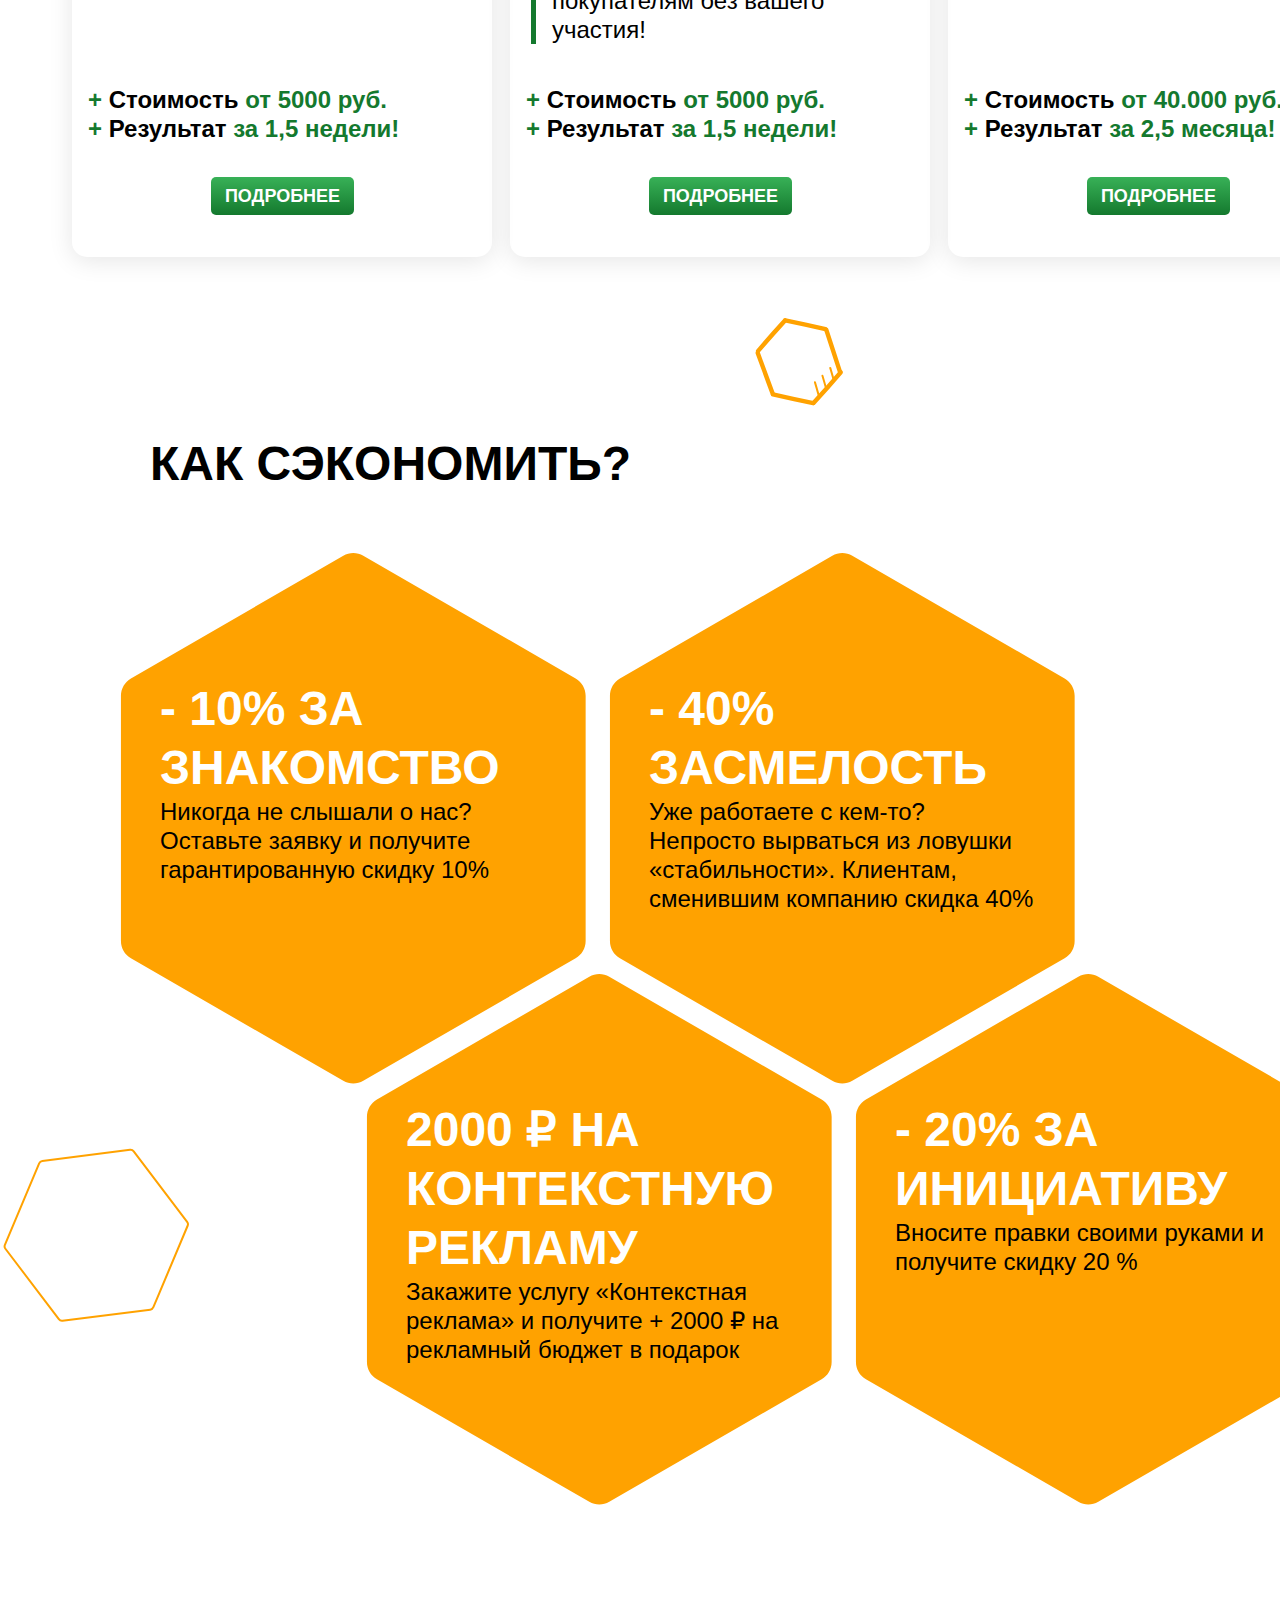
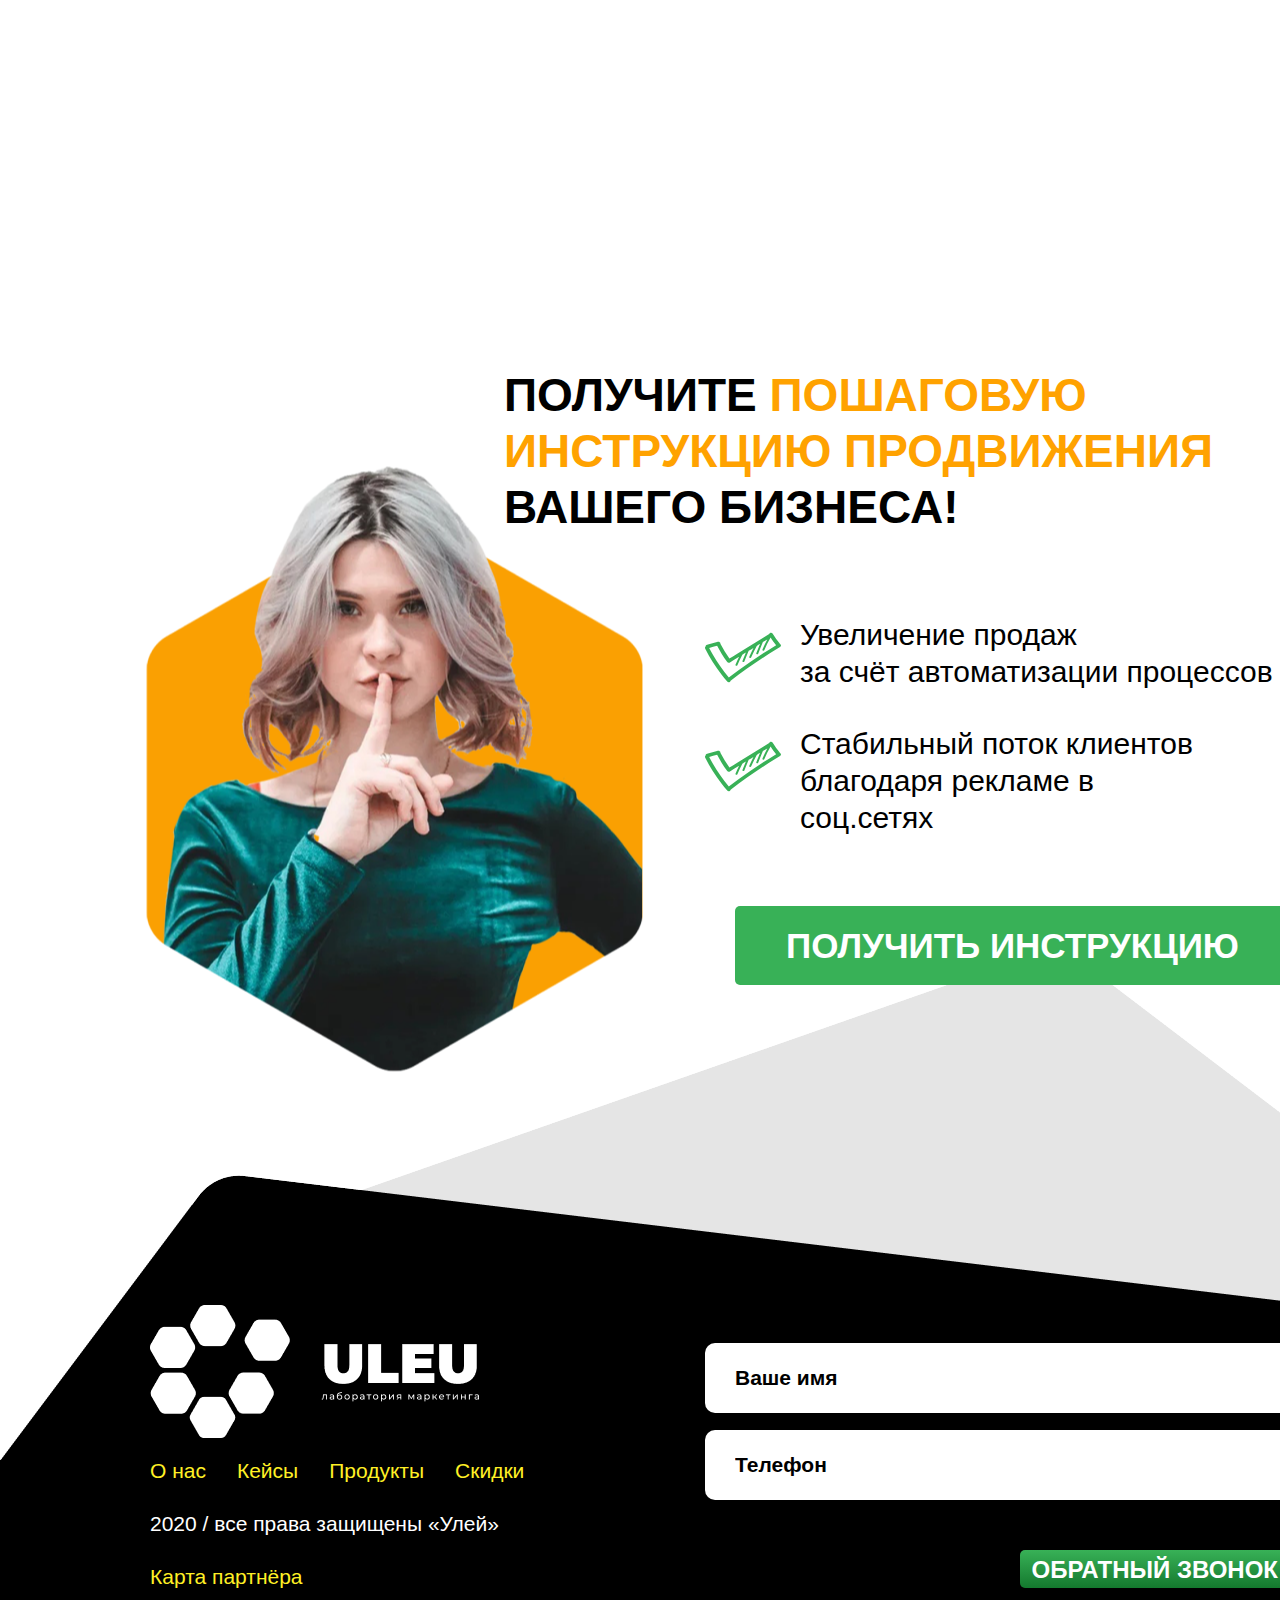
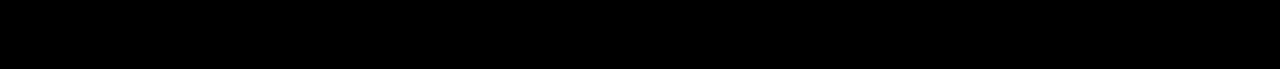
==== commit fb251418: "version #2-6" ====
--- a/home.html
+++ b/home.html
@@ -75,7 +75,7 @@
             </svg>
 
             <svg class="intro__icon-3" width="130" height="235">
-              <use xlink:href="img/sprite.svg#icon-hexagon-3"></use>
+              <use xlink:href="img/sprite.svg#icon-hexagon-3-1"></use>
             </svg>
 
             <svg class="intro__icon-1 intro__icon-1--right" width="208" height="236">
@@ -405,6 +405,18 @@
               </div>
             </ul>
           </div>
+
+          <svg class="save__icon-1" width="102" height="112">
+            <use xlink:href="img/sprite.svg#icon-hexagon-2"></use>
+          </svg>
+
+          <svg class="save__icon-2 save__icon-2--right" width="208" height="236">
+            <use xlink:href="img/sprite.svg#icon-hexagon-1"></use>
+          </svg>
+
+          <svg class="save__icon-2 save__icon-2--left" width="208" height="236">
+            <use xlink:href="img/sprite.svg#icon-hexagon-1"></use>
+          </svg>
         </section>
 
         <section class="help">
@@ -421,6 +433,10 @@
               <a class="button" href="help__link">Получить инструкцию</a>
             </div>
           </div>
+
+          <svg class="help__icon-3" width="126" height="235">
+            <use xlink:href="img/sprite.svg#icon-hexagon-3-2"></use>
+          </svg>
         </section>
       </div>
     </main>
--- a/css/style.css
+++ b/css/style.css
@@ -192,6 +192,12 @@
   clip: rect(0 0 0 0);
   overflow: hidden; }
 
+@media (max-width: 1440px) {
+  body {
+    width: 1440px;
+    overflow-y: auto;
+    overflow-x: hidden; } }
+
 .container {
   margin: 0 auto;
   padding: 0; }
@@ -219,18 +225,18 @@
 .owl-nav {
   position: static; }
   .owl-nav button {
-    width: 52px;
-    height: 52px; }
+    width: 72px;
+    height: 72px; }
   .owl-nav .owl-prev {
     position: absolute;
     top: 50%;
-    left: 76px;
-    margin-top: -28px; }
+    left: 62px;
+    margin-top: -69px; }
   .owl-nav .owl-next {
     position: absolute;
     top: 50%;
-    right: 76px;
-    margin-top: -28px; }
+    right: 64px;
+    margin-top: -69px; }
 
 .page-header {
   position: relative;
@@ -381,10 +387,6 @@
   left: 0;
   bottom: -79px; }
 
-@media (max-width: 1440px) {
-  .intro {
-    overflow: hidden; } }
-
 .about__wrapper {
   position: relative;
   padding: 4px 150px 70px; }
@@ -479,6 +481,7 @@
       -ms-flex-positive: 1;
           flex-grow: 1;
   padding: 28px 20px 42px 21px;
+  min-height: 578px;
   border-radius: 0 0 15px 15px;
   -webkit-box-shadow: 0 4px 25px rgba(0, 0, 0, 0.1);
           box-shadow: 0 4px 25px rgba(0, 0, 0, 0.1); }
@@ -641,9 +644,12 @@
   bottom: -134px;
   z-index: 102; }
 
+.save {
+  position: relative; }
+
 .save__wrapper {
   margin: 0;
-  padding: 124px 85px; }
+  padding: 104px 85px; }
 
 .save__title {
   margin: 0 0 60px 65px;
@@ -683,7 +689,22 @@
 .save__text {
   margin: 0; }
 
+.save__icon-1 {
+  position: absolute;
+  right: 590px;
+  top: -24px; }
+
+.save__icon-2 {
+  position: absolute; }
+  .save__icon-2--right {
+    top: 29px;
+    right: -59px; }
+  .save__icon-2--left {
+    bottom: 256px;
+    left: 0; }
+
 .help {
+  position: relative;
   margin-bottom: 100px; }
   .help .button {
     margin-top: 70px;
@@ -706,7 +727,7 @@
     background: url("../img/help-man.png") no-repeat center center; }
 
 .help__title {
-  margin: 338px 0 81px 354px;
+  margin: 358px 0 81px 354px;
   font-size: 46px;
   line-height: 56px;
   text-transform: uppercase; }
@@ -731,6 +752,11 @@
     width: 76px;
     height: 51px;
     background: url("../img/icon__help-check.svg") no-repeat center center; }
+
+.help__icon-3 {
+  position: absolute;
+  right: 0;
+  top: -208px; }
 
 .page-footer {
   position: relative;
@@ -746,7 +772,8 @@
     content: "";
     position: absolute;
     top: -255px;
-    left: 21px;
+    left: 50%;
+    margin-left: -720px;
     width: 1440px;
     height: 719px;
     background: url("../img/footer-bg.png") no-repeat top center;
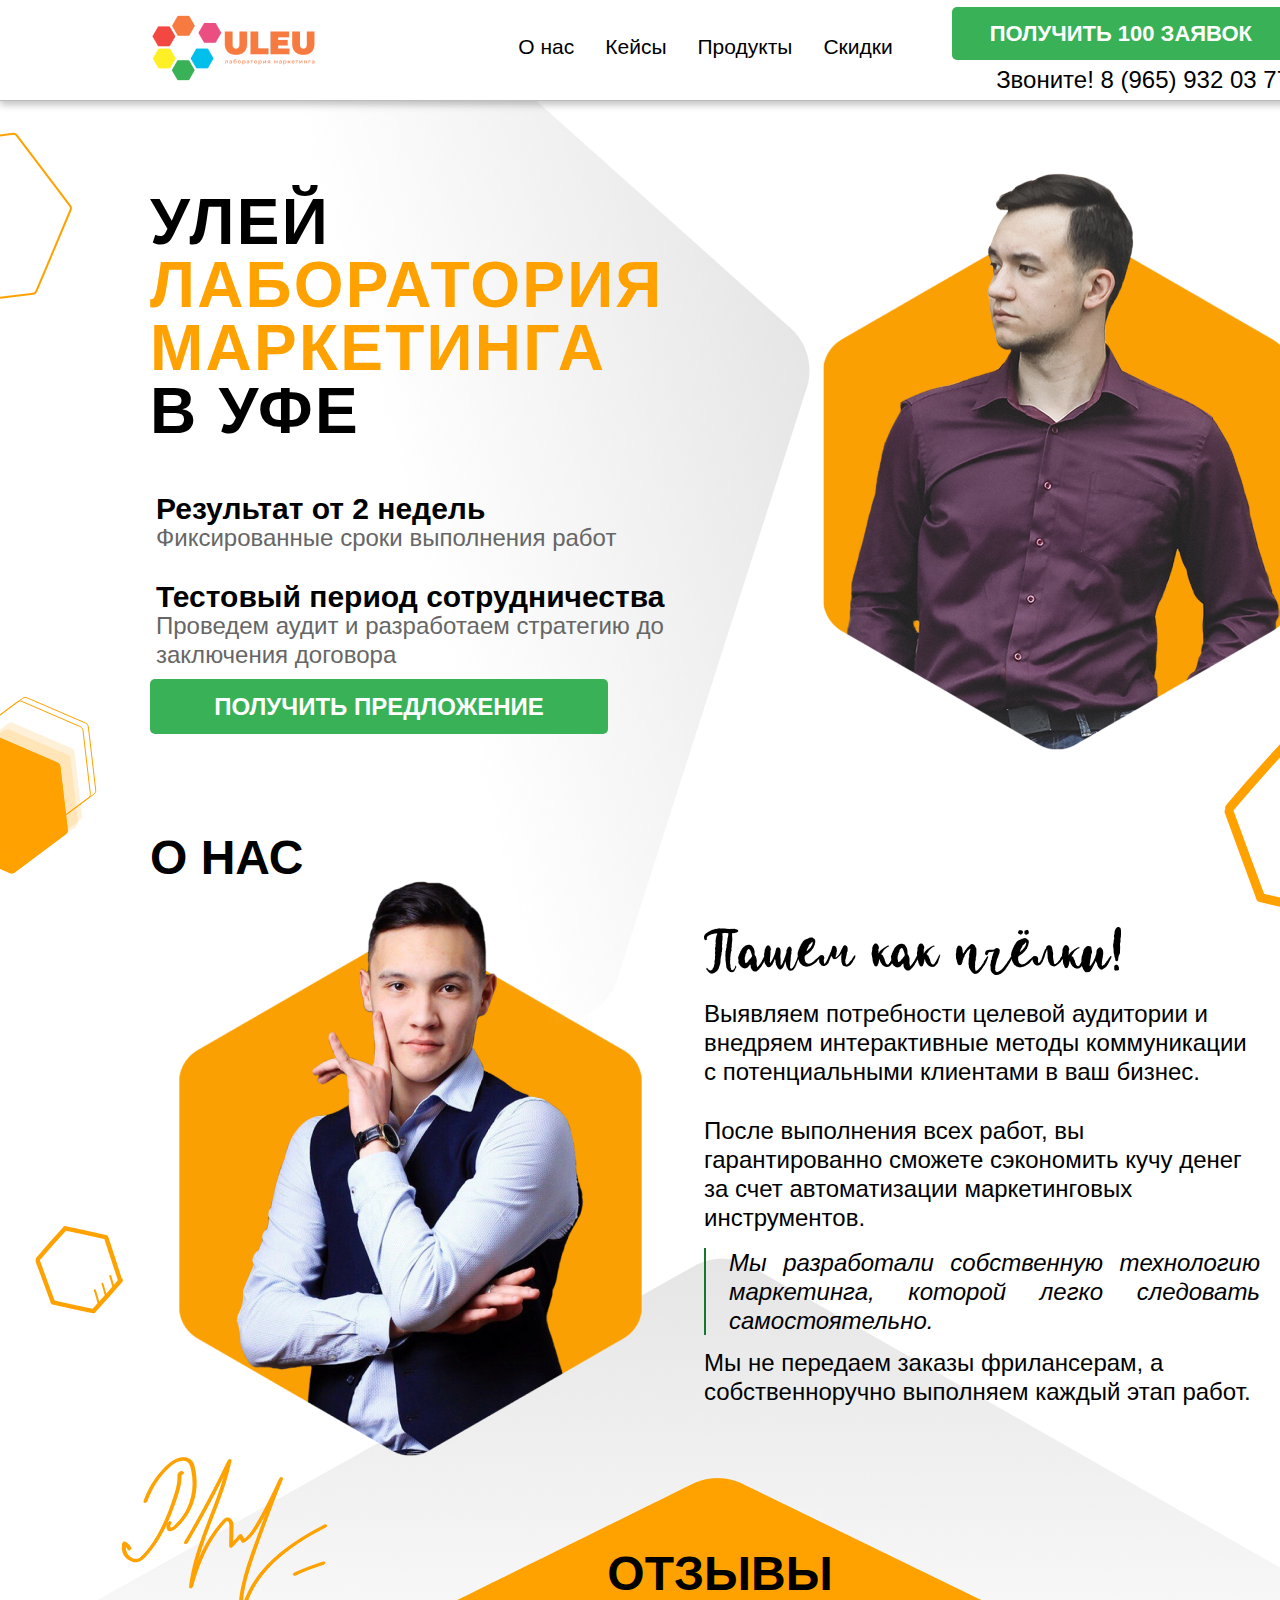
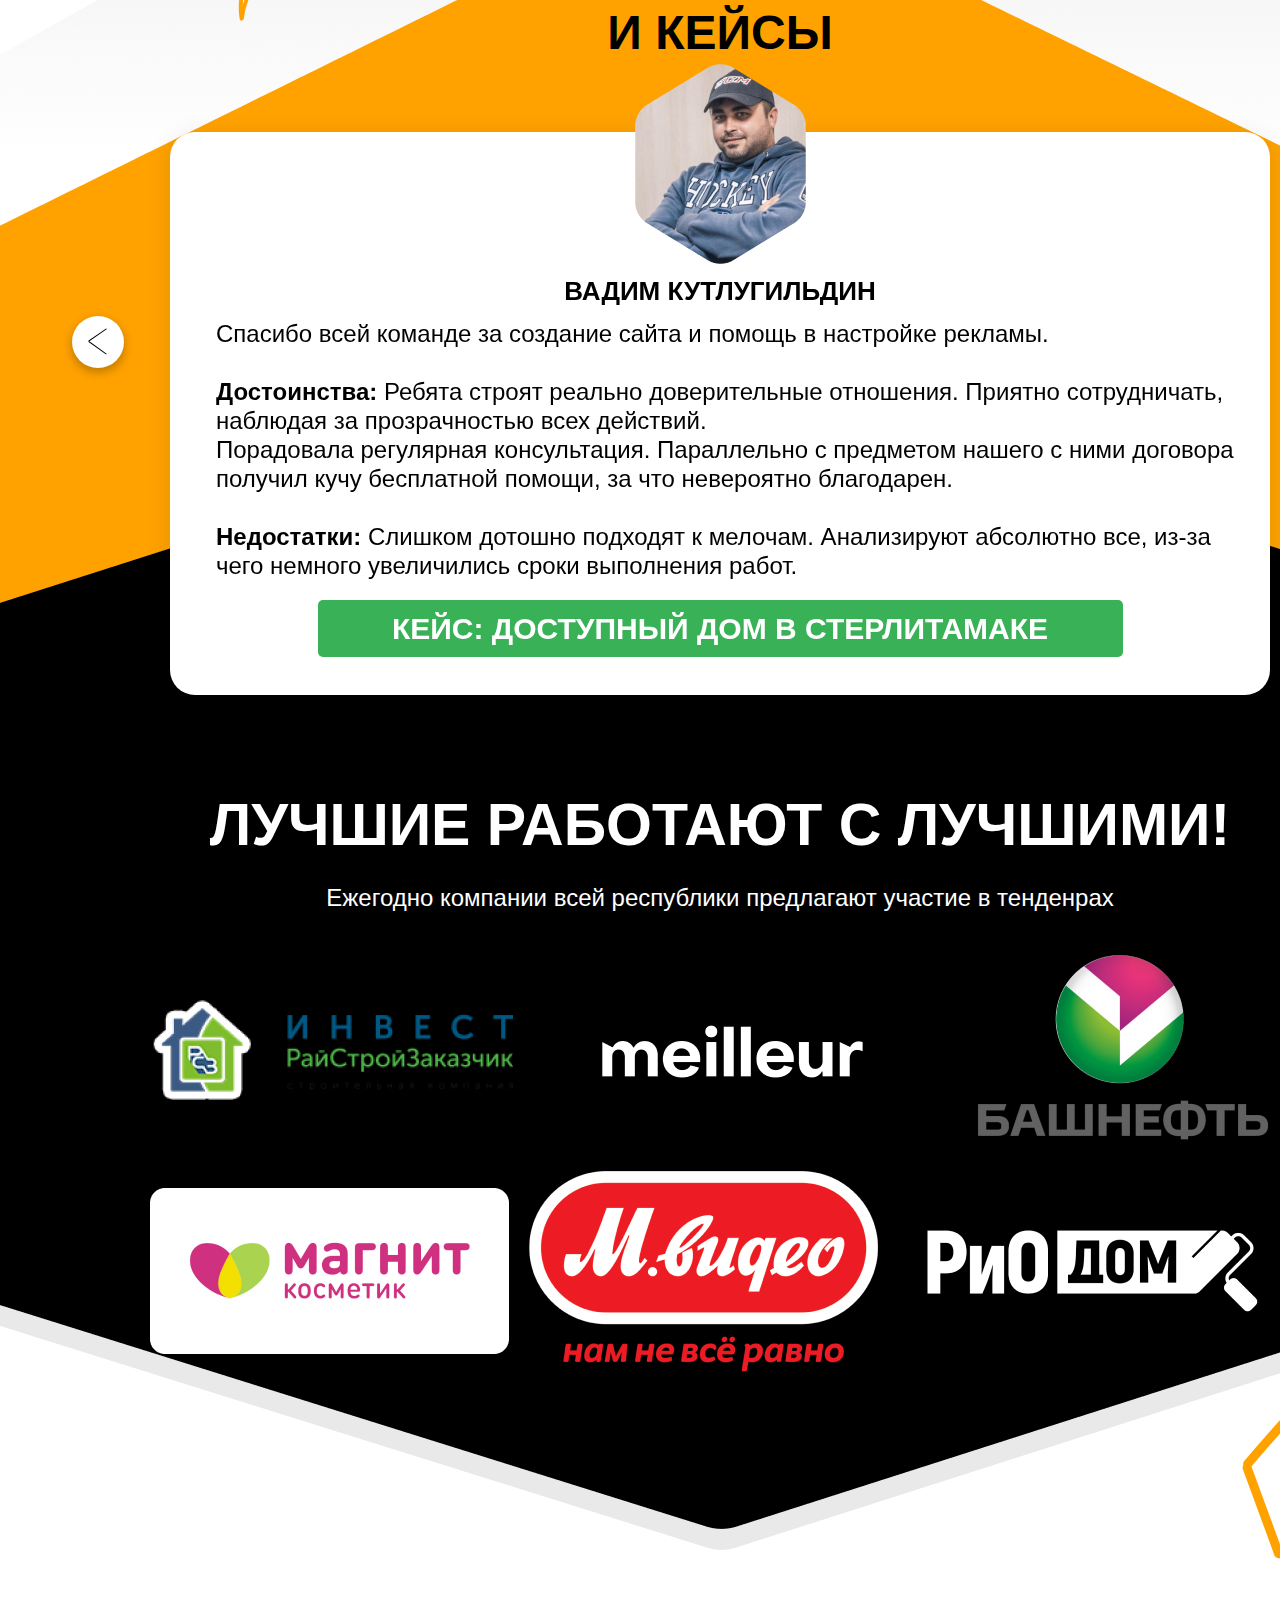
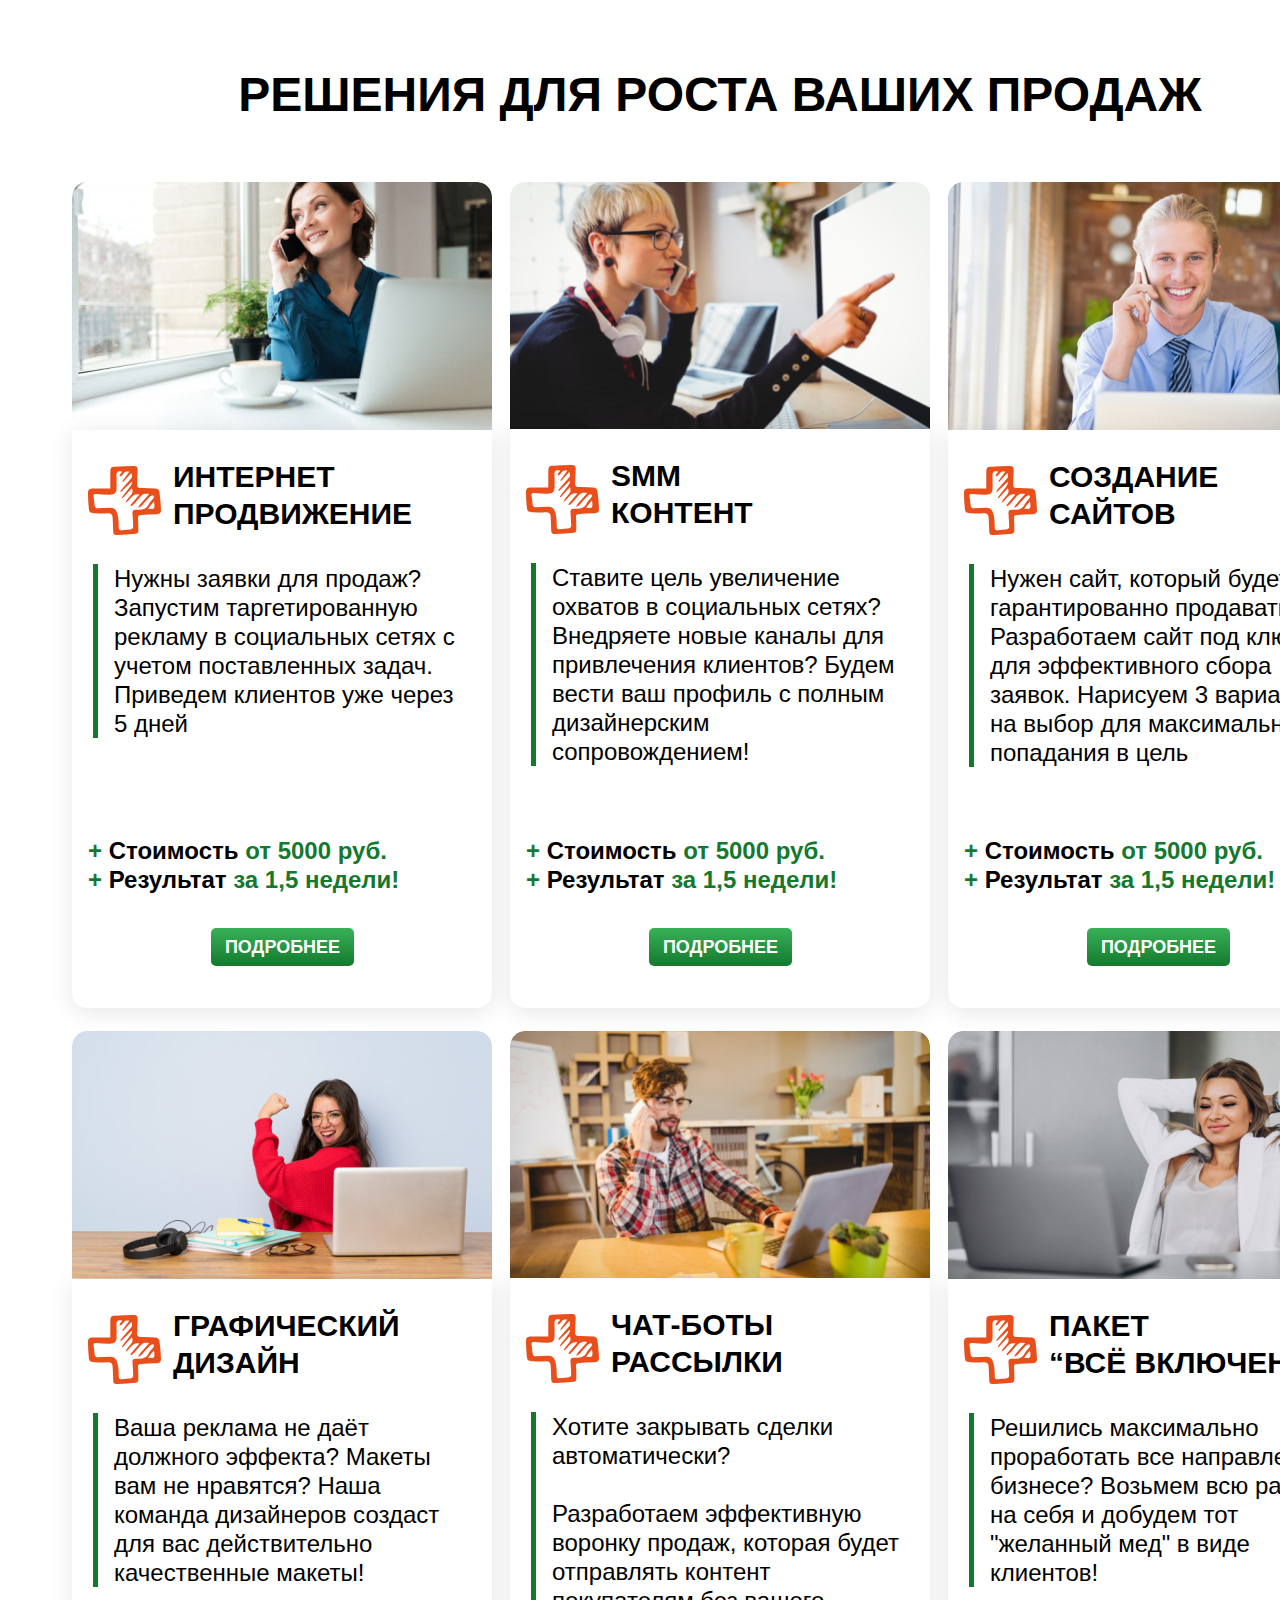
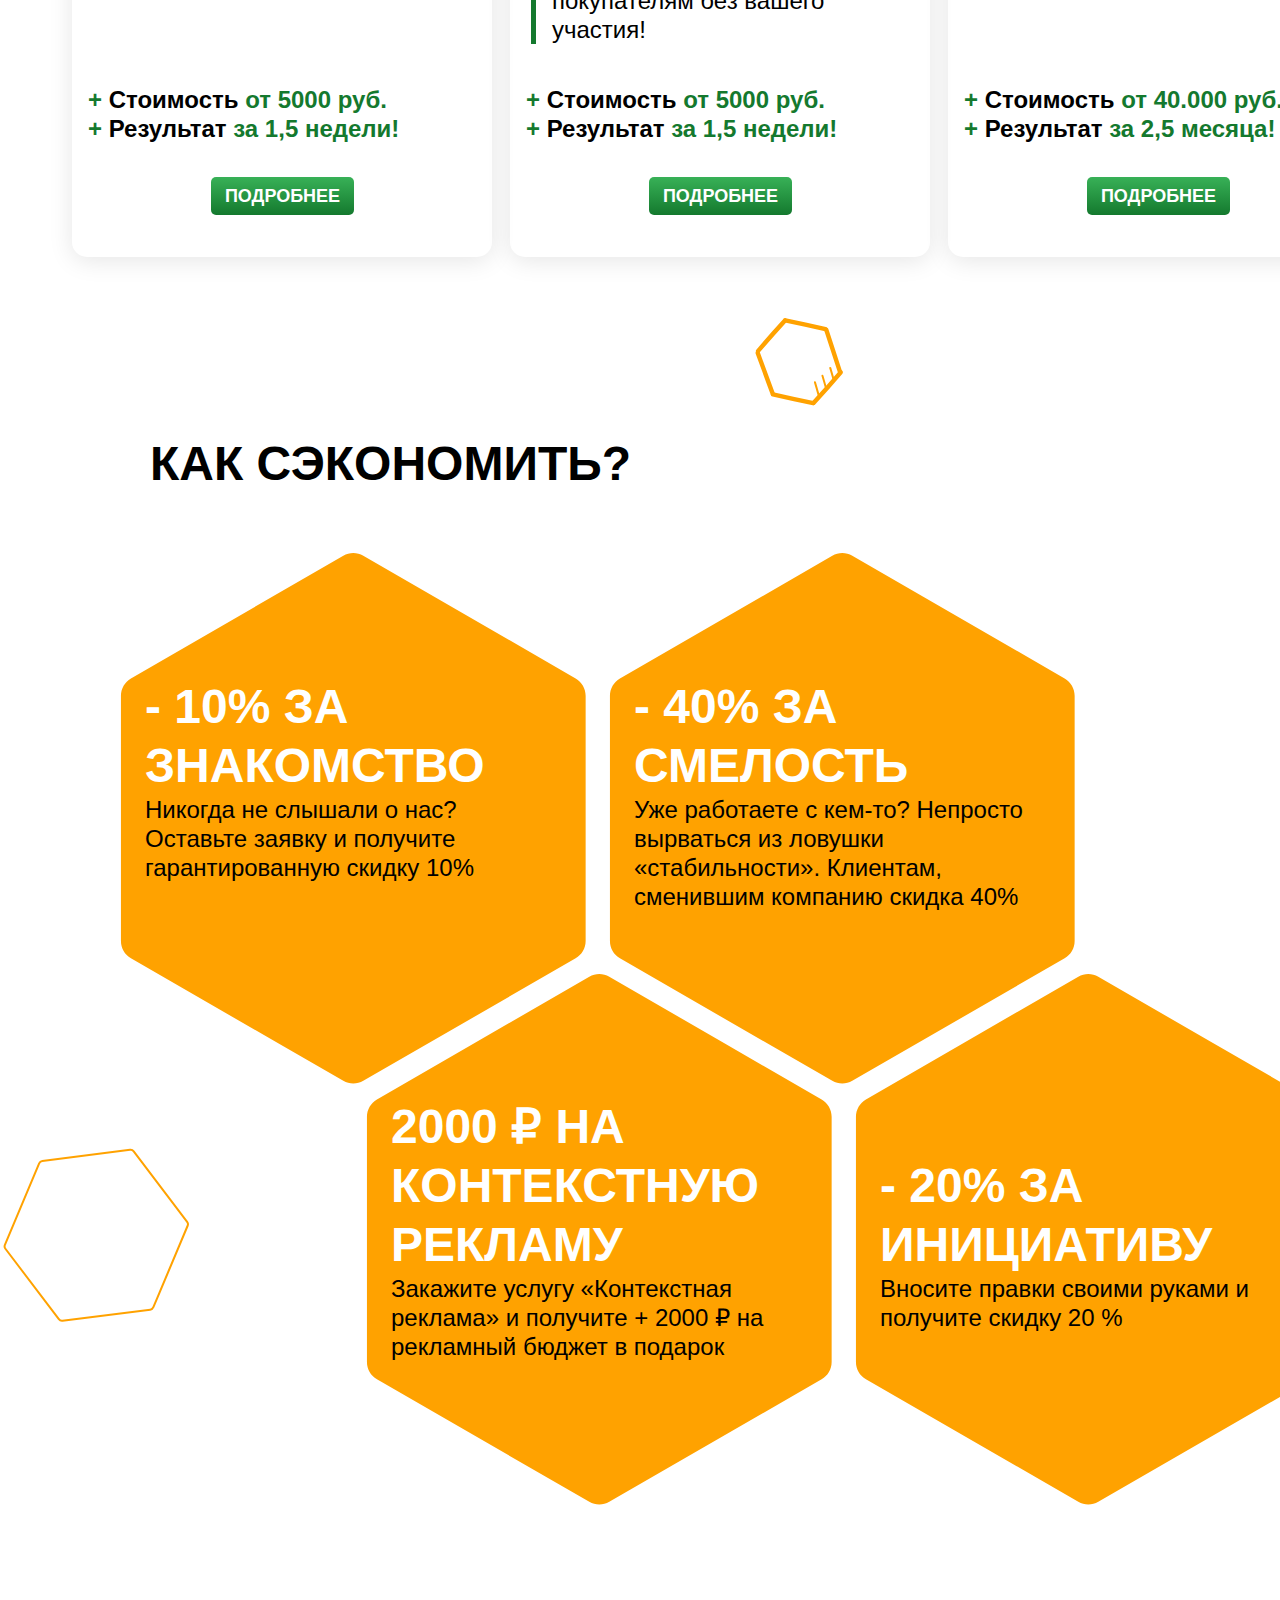
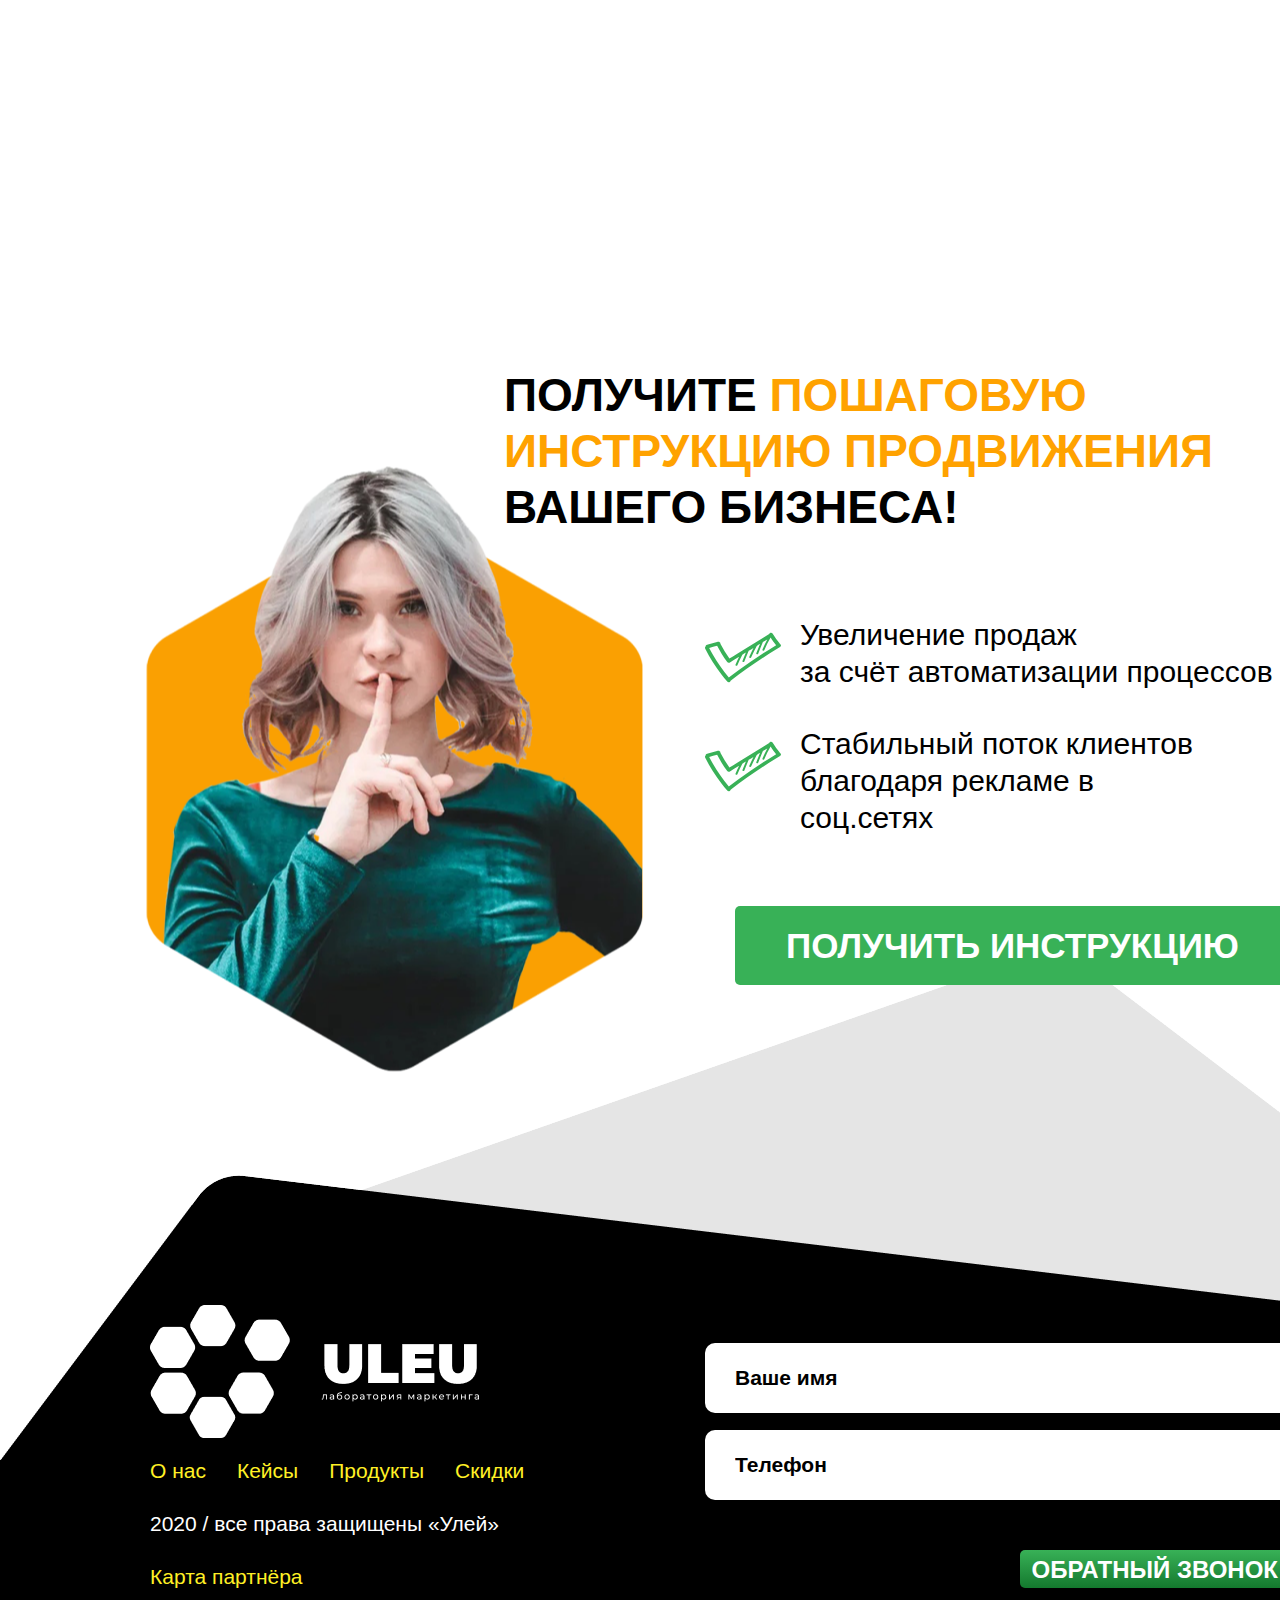
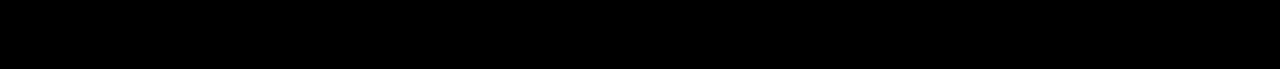
==== commit e6458165: "versin #2-7" ====
--- a/home.html
+++ b/home.html
@@ -360,7 +360,7 @@
             <h2 class="save__title">КАК СЭКОНОМИТЬ?</h2>
 
             <ul class="save__list">
-              <div class="row">
+              <div class="save__row save__row--first">
                 <li class="save__item">
                   <b class="save__head">
                     - 10% за знакомство
@@ -373,7 +373,7 @@
 
                 <li class="save__item">
                   <b class="save__head">
-                    - 40% засмелость
+                    - 40% за смелость
                   </b>
 
                   <p class="save__text">
@@ -382,7 +382,7 @@
                 </li>
               </div>
 
-              <div class="row">
+              <div class="save__row save__row--second">
                 <li class="save__item">
                   <b class="save__head">
                     2000 ₽ на контекстную рекламу
--- a/css/style.css
+++ b/css/style.css
@@ -599,7 +599,7 @@
     bottom: -82px;
     left: 0;
     width: 1440px;
-    height: 242px;
+    height: 264px;
     background: url("../img/cases-bg.png") no-repeat bottom center;
     z-index: 100; }
 
@@ -661,17 +661,26 @@
   margin: 0;
   padding: 0;
   list-style: none; }
-  .save__list .row {
-    display: -webkit-box;
-    display: -ms-flexbox;
-    display: flex; }
-    .save__list .row:last-child {
-      margin-top: -110px;
-      margin-left: 246px; }
+
+.save__row {
+  display: -webkit-box;
+  display: -ms-flexbox;
+  display: flex; }
+  .save__row:last-child {
+    margin-top: -110px;
+    margin-left: 246px; }
+    .save__row:last-child .save__head {
+      display: -webkit-box;
+      display: -ms-flexbox;
+      display: flex;
+      -webkit-box-align: end;
+          -ms-flex-align: end;
+              align-items: flex-end;
+      height: 176px; }
 
 .save__item {
   position: relative;
-  padding: 126px 40px 40px;
+  padding: 124px 25px 124px;
   width: 466px;
   height: 531px;
   background: url("../img/save-bg.svg") no-repeat center center; }
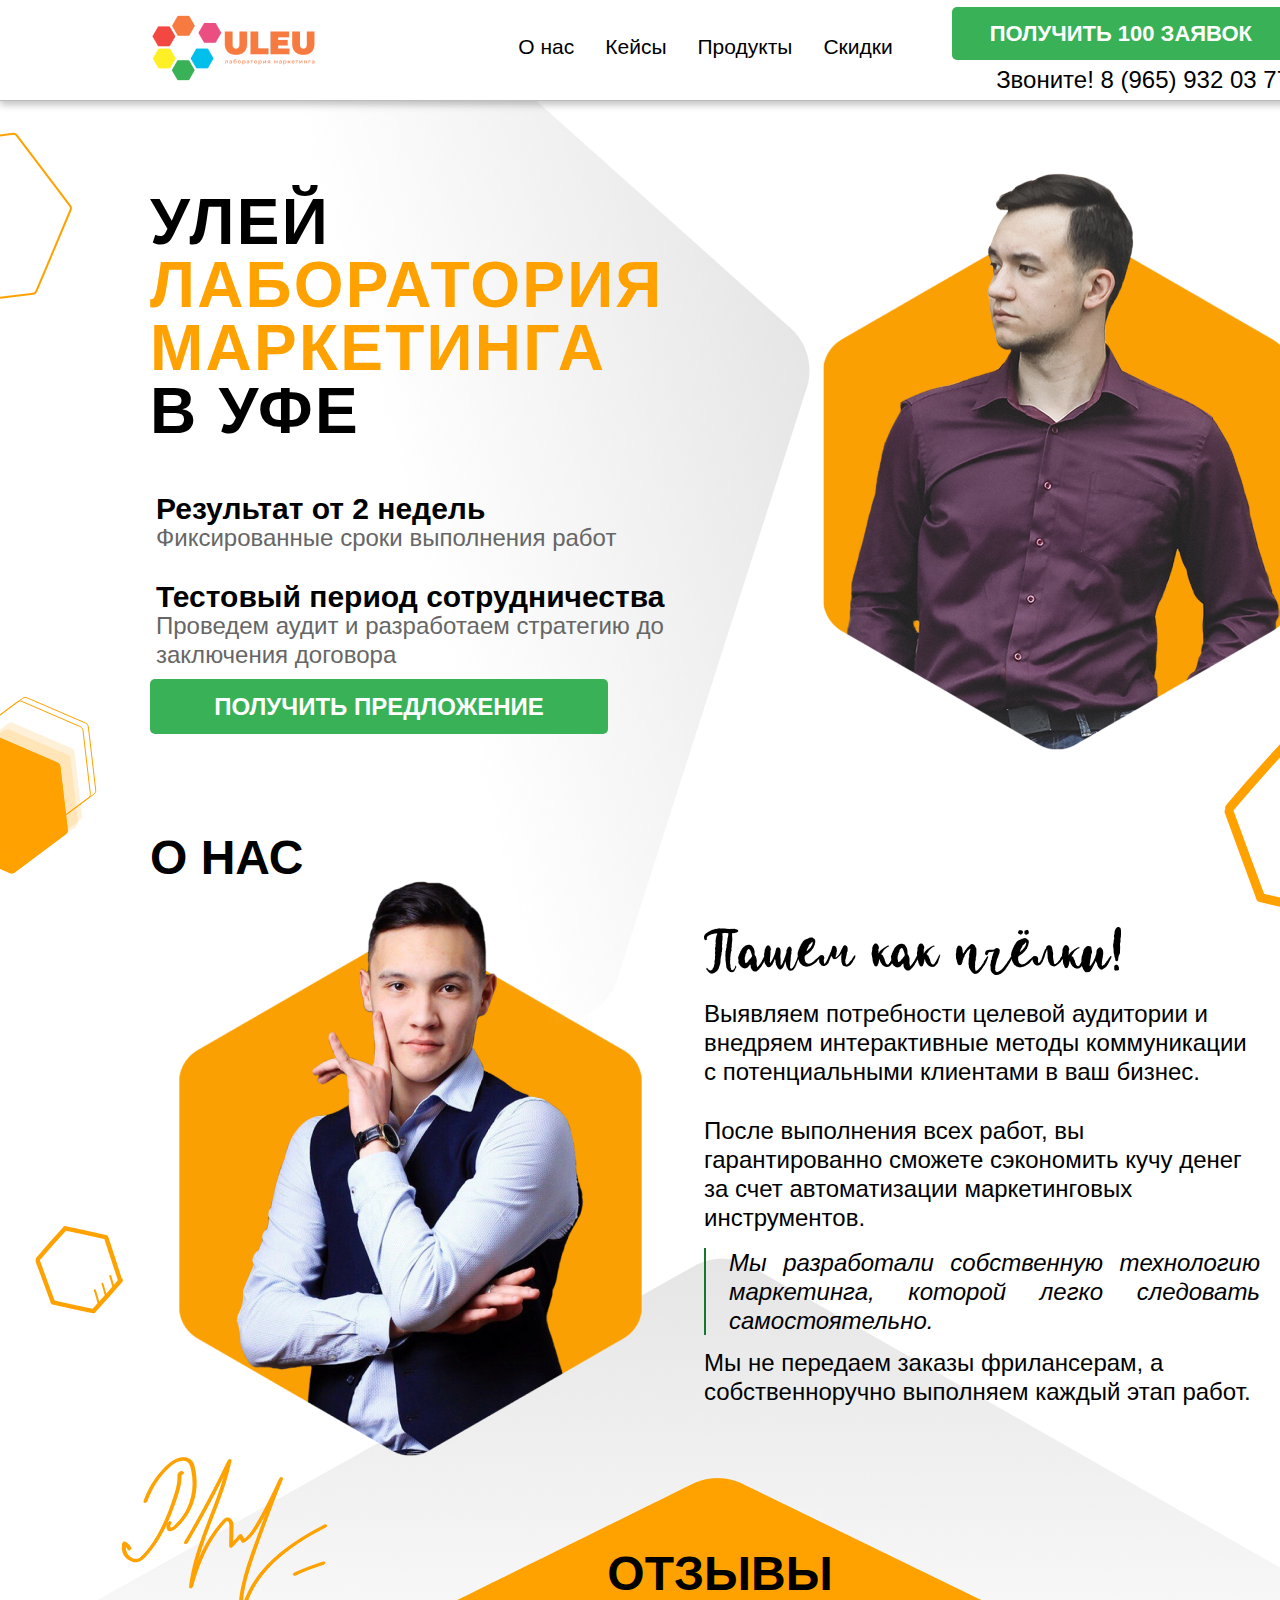
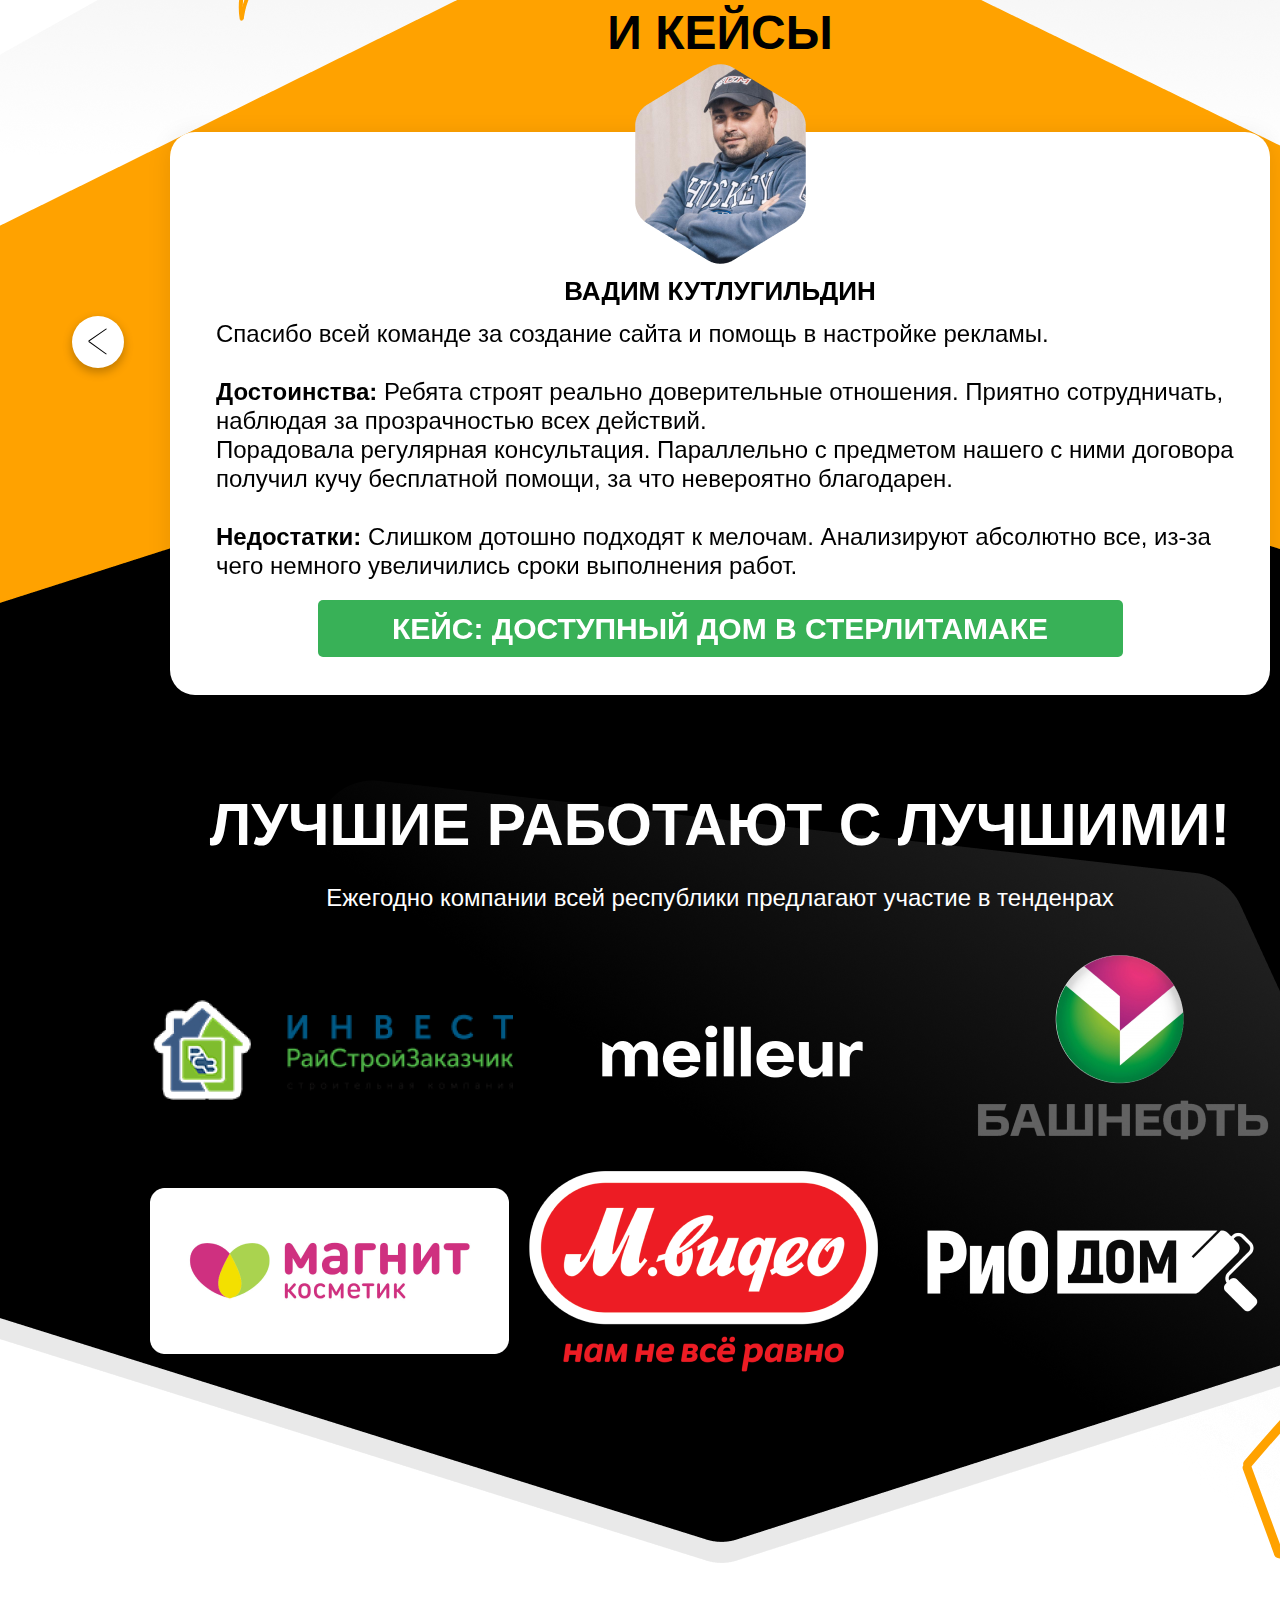
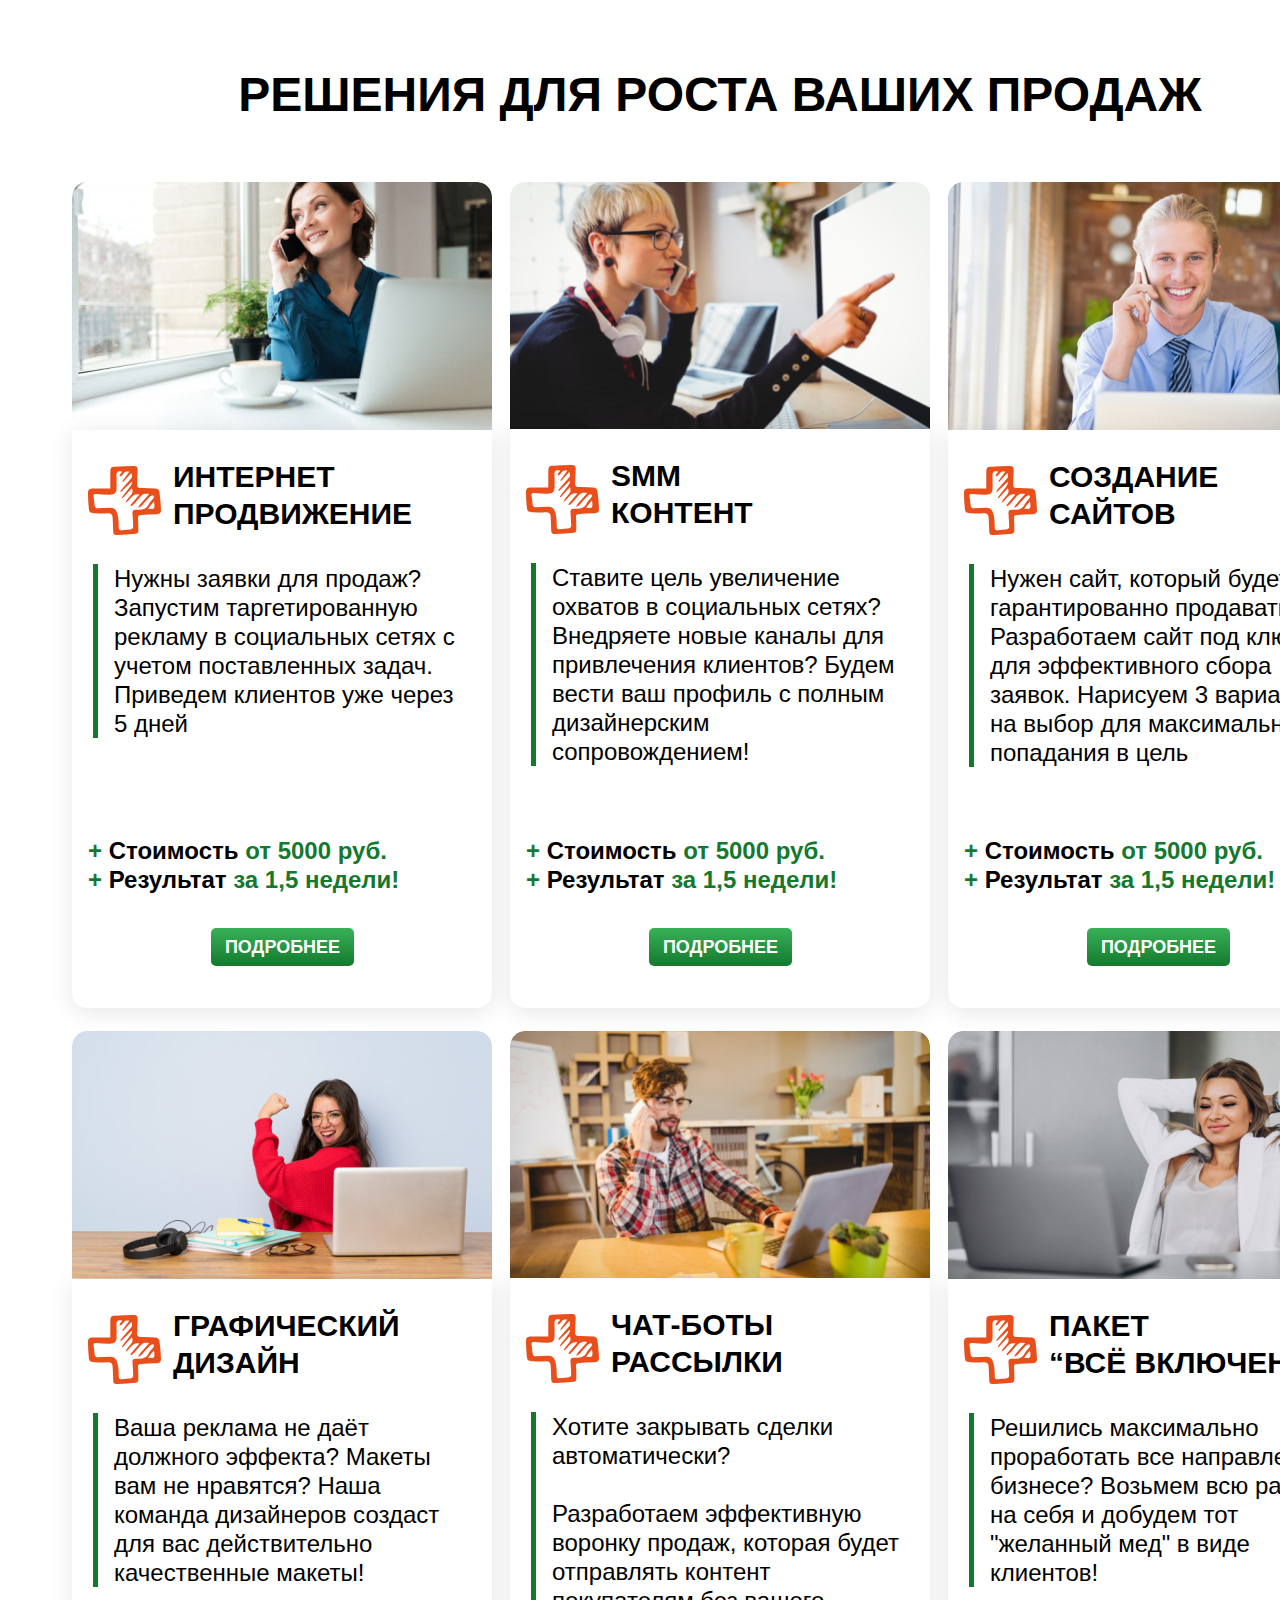
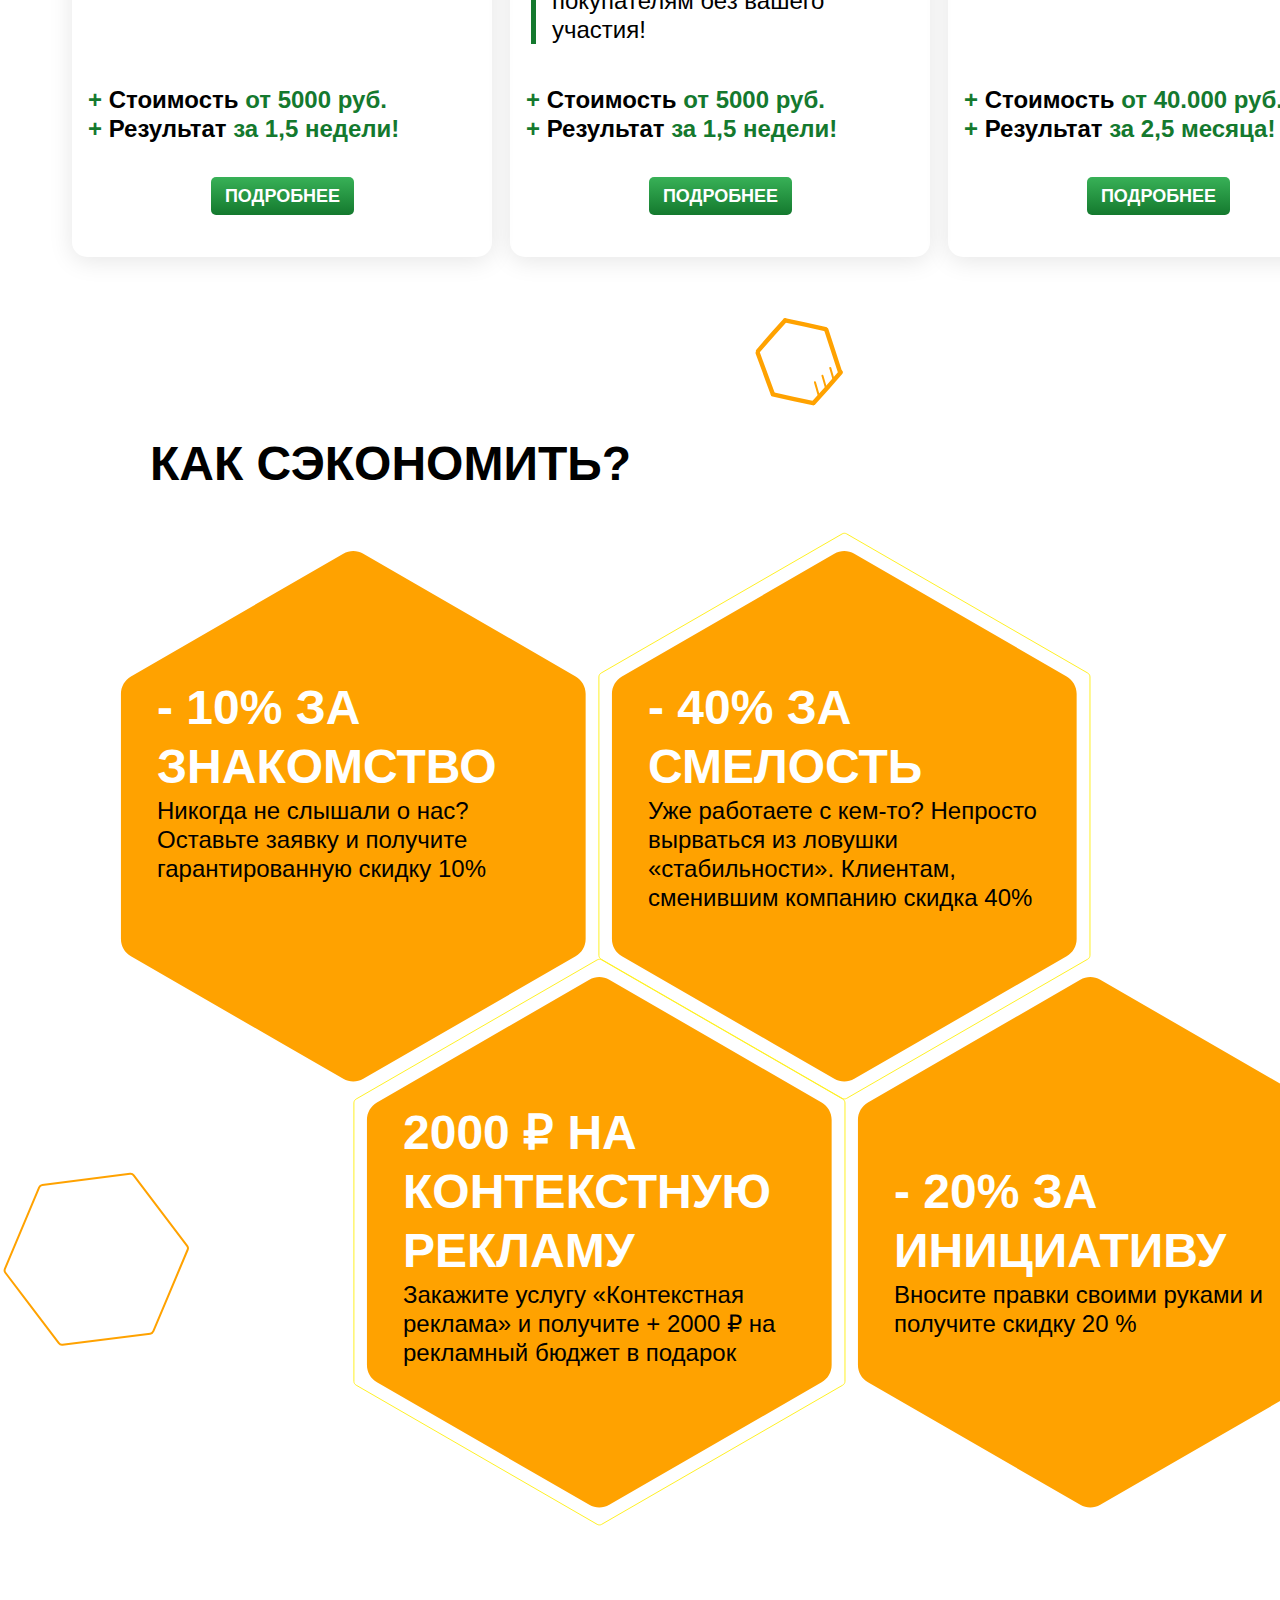
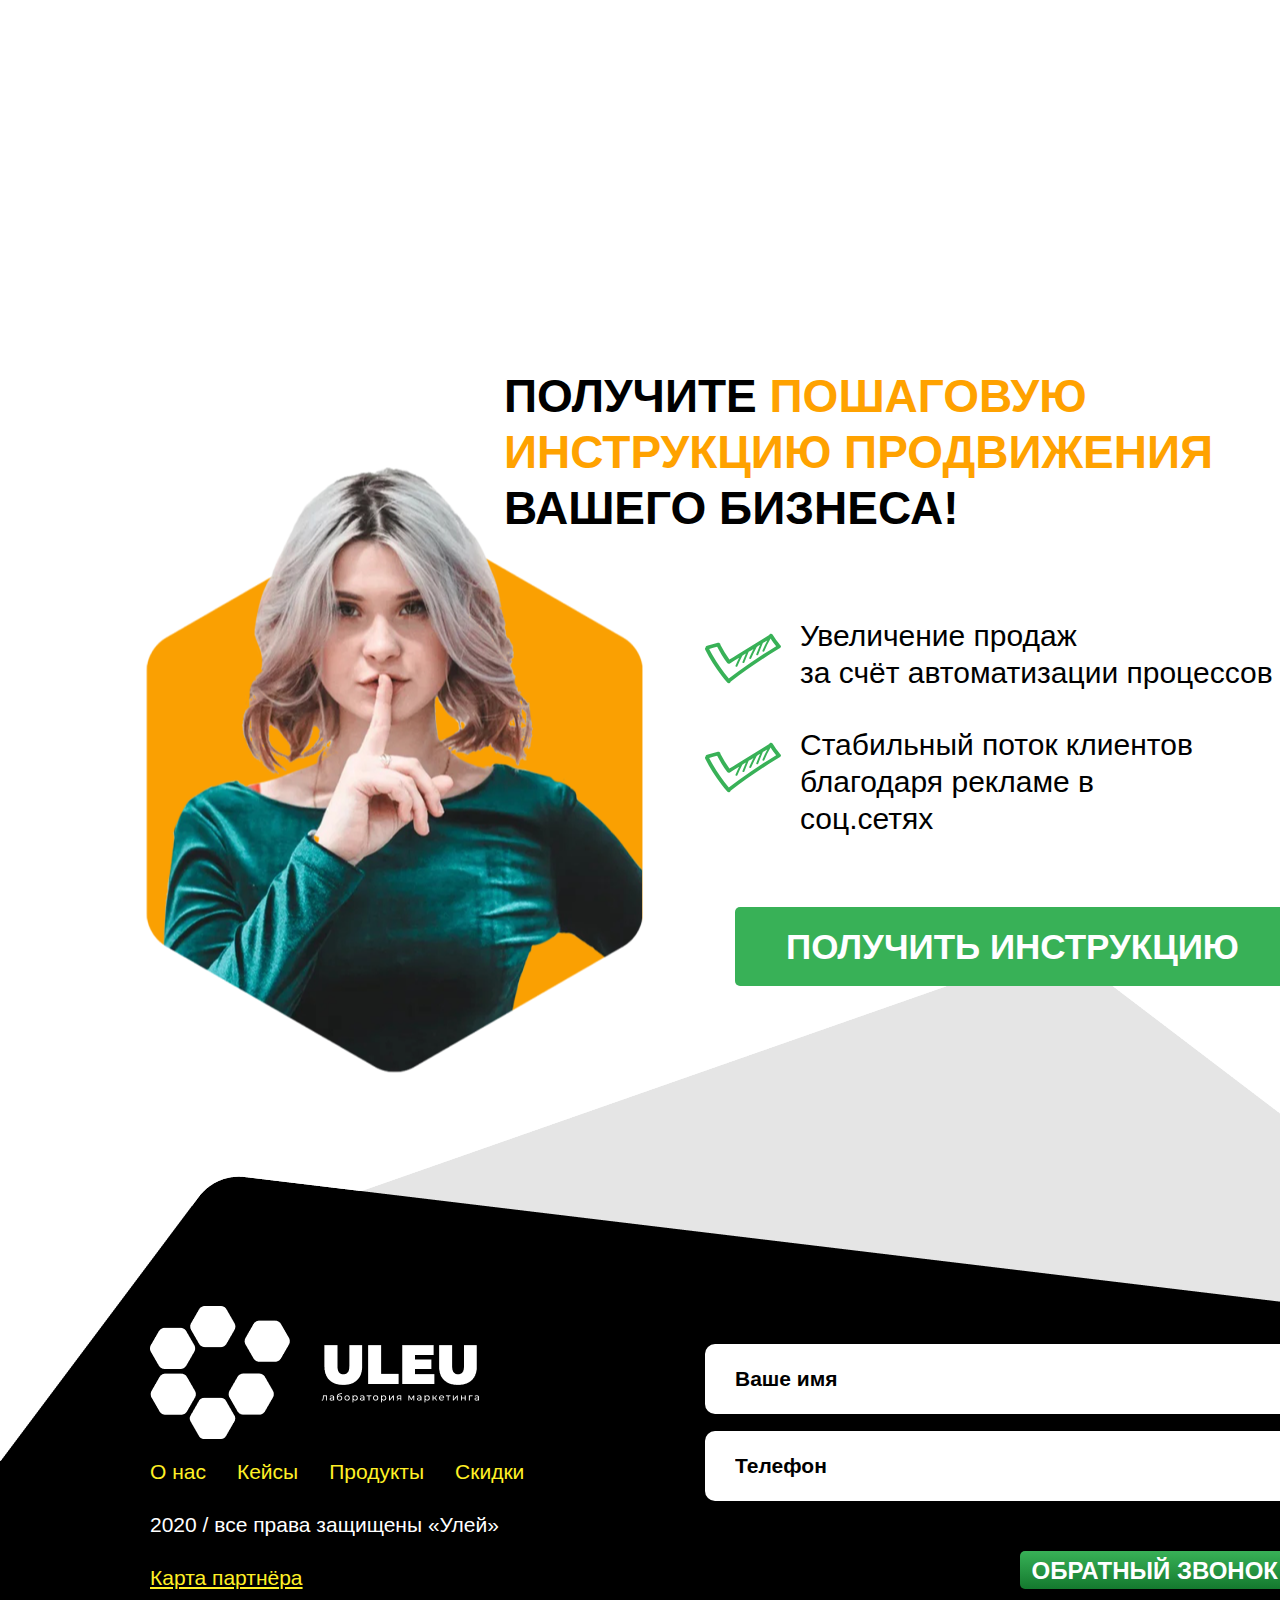
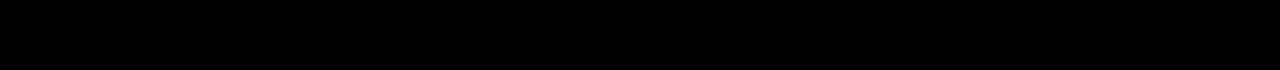
==== commit 275567a4: "version #2-8" ====
--- a/home.html
+++ b/home.html
@@ -362,45 +362,53 @@
             <ul class="save__list">
               <div class="save__row save__row--first">
                 <li class="save__item">
-                  <b class="save__head">
-                    - 10% за знакомство
-                  </b>
-
-                  <p class="save__text">
-                    Никогда не слышали о нас? Оставьте заявку и получите гарантированную скидку 10%
-                  </p>
+                  <div class="save__descr">
+                    <b class="save__head">
+                      - 10% за знакомство
+                    </b>
+
+                    <p class="save__text">
+                      Никогда не слышали о нас? Оставьте заявку и получите гарантированную скидку 10%
+                    </p>
+                  </div>
                 </li>
 
                 <li class="save__item">
-                  <b class="save__head">
-                    - 40% за смелость
-                  </b>
-
-                  <p class="save__text">
-                    Уже работаете с кем-то? Непросто вырваться из ловушки «стабильности». Клиентам, сменившим компанию скидка 40%
-                  </p>
+                  <div class="save__descr">
+                    <b class="save__head">
+                      - 40% за смелость
+                    </b>
+
+                    <p class="save__text">
+                      Уже работаете с кем-то? Непросто вырваться из ловушки «стабильности». Клиентам, сменившим компанию скидка 40%
+                    </p>
+                  </div>
                 </li>
               </div>
 
               <div class="save__row save__row--second">
                 <li class="save__item">
-                  <b class="save__head">
-                    2000 ₽ на контекстную рекламу
-                  </b>
-
-                  <p class="save__text">
-                    Закажите услугу «Контекстная реклама» и получите + 2000 ₽ на рекламный бюджет в подарок
-                  </p>
+                  <div class="save__descr">
+                    <b class="save__head">
+                      2000 ₽ на контекстную рекламу
+                    </b>
+
+                    <p class="save__text">
+                      Закажите услугу «Контекстная реклама» и получите + 2000 ₽ на рекламный бюджет в подарок
+                    </p>
+                  </div>
                 </li>
 
                 <li class="save__item">
-                  <b class="save__head">
-                    - 20% за инициативу
-                  </b>
-
-                  <p class="save__text">
-                    Вносите правки своими руками и получите скидку 20 %
-                  </p>
+                  <div class="save__descr">
+                    <b class="save__head">
+                      - 20% за инициативу
+                    </b>
+
+                    <p class="save__text">
+                      Вносите правки своими руками и получите скидку 20 %
+                    </p>
+                  </div>
                 </li>
               </div>
             </ul>
--- a/css/style.css
+++ b/css/style.css
@@ -596,10 +596,10 @@
   .cases::after {
     content: "";
     position: absolute;
-    bottom: -82px;
+    bottom: -95px;
     left: 0;
     width: 1440px;
-    height: 264px;
+    height: 854px;
     background: url("../img/cases-bg.png") no-repeat bottom center;
     z-index: 100; }
 
@@ -607,15 +607,19 @@
   padding: 94px 150px;
   text-align: center;
   color: #ffffff;
-  background-color: #000000;
-  z-index: 101; }
+  background-color: #000000; }
+  .cases__wrapper span {
+    position: relative;
+    z-index: 101; }
 
 .cases__title {
+  position: relative;
   margin: 0;
   margin-bottom: 22px;
   font-size: 59px;
   line-height: 72px;
-  text-transform: uppercase; }
+  text-transform: uppercase;
+  z-index: 101; }
 
 .cases__list {
   position: relative;
@@ -652,7 +656,7 @@
   padding: 104px 85px; }
 
 .save__title {
-  margin: 0 0 60px 65px;
+  margin: 0 0 36px 65px;
   font-size: 48px;
   line-height: 59px;
   text-transform: uppercase; }
@@ -666,10 +670,18 @@
   display: -webkit-box;
   display: -ms-flexbox;
   display: flex; }
-  .save__row:last-child {
-    margin-top: -110px;
+  .save__row--first .save__item:first-child {
+    background: url("../img/save-bg.svg") no-repeat center center; }
+  .save__row--first .save__item:last-child {
+    background: url("../img/save-bg.svg") no-repeat center center, url("../img/save-bg-line.svg") no-repeat center center; }
+  .save__row--second {
+    margin-top: -148px;
     margin-left: 246px; }
-    .save__row:last-child .save__head {
+    .save__row--second .save__item:first-child {
+      background: url("../img/save-bg.svg") no-repeat center center, url("../img/save-bg-line.svg") no-repeat center center; }
+    .save__row--second .save__item:last-child {
+      background: url("../img/save-bg.svg") no-repeat center center; }
+    .save__row--second .save__head {
       display: -webkit-box;
       display: -ms-flexbox;
       display: flex;
@@ -681,12 +693,18 @@
 .save__item {
   position: relative;
   padding: 124px 25px 124px;
-  width: 466px;
-  height: 531px;
-  background: url("../img/save-bg.svg") no-repeat center center; }
+  width: 496px;
+  height: 574px; }
   .save__item:first-child {
-    margin-right: 23px;
-    margin-left: 35px; }
+    margin-left: 20px; }
+  .save__item:last-child {
+    margin-left: -5px; }
+
+.save__descr {
+  margin-top: 25px;
+  margin-left: 27px;
+  padding-bottom: 50px;
+  height: 100%; }
 
 .save__head {
   margin: 0;
@@ -714,6 +732,7 @@
 
 .help {
   position: relative;
+  margin-top: 335px;
   margin-bottom: 100px; }
   .help .button {
     margin-top: 70px;
@@ -736,7 +755,7 @@
     background: url("../img/help-man.png") no-repeat center center; }
 
 .help__title {
-  margin: 358px 0 81px 354px;
+  margin: 20px 0 81px 354px;
   font-size: 46px;
   line-height: 56px;
   text-transform: uppercase; }
@@ -814,7 +833,8 @@
   margin: 27px 0; }
 
 .page-footer__partner-link {
-  margin-top: 27px; }
+  margin-top: 27px;
+  text-decoration: underline; }
 
 .form {
   display: -webkit-box;
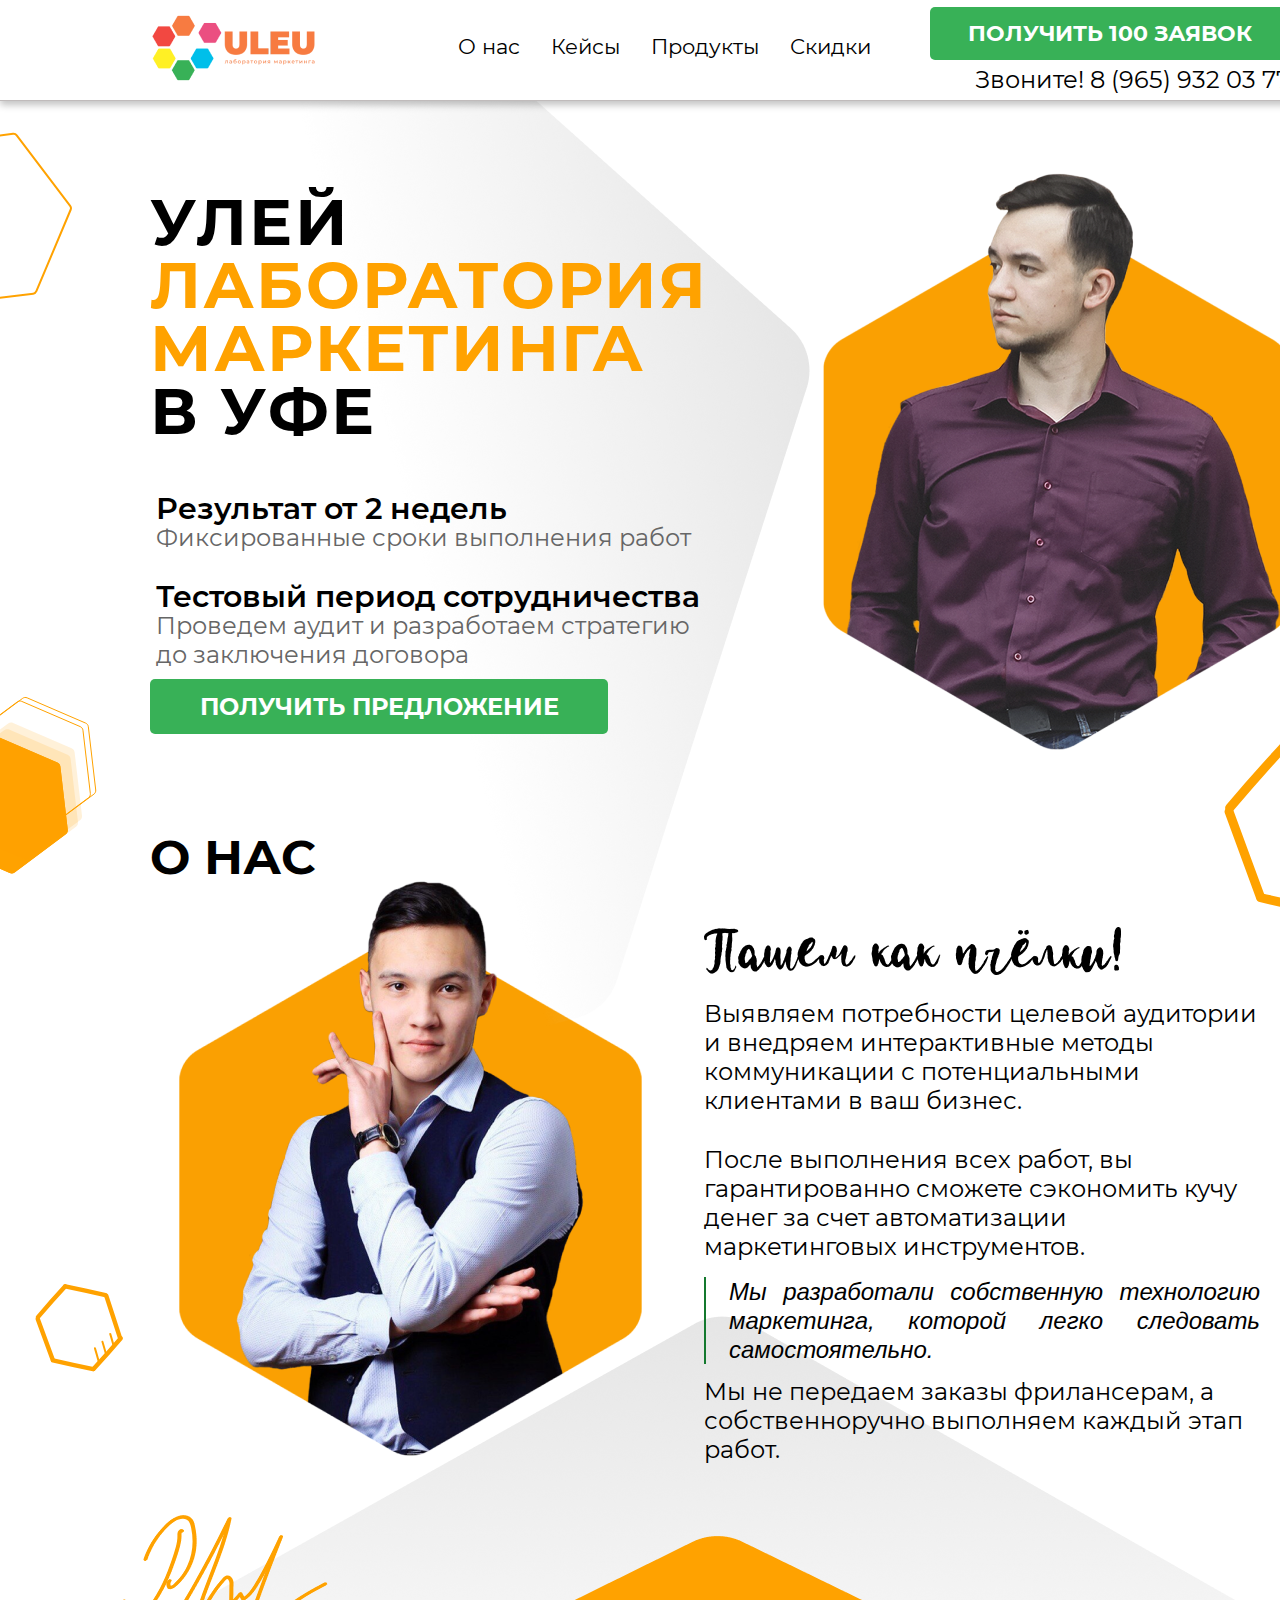
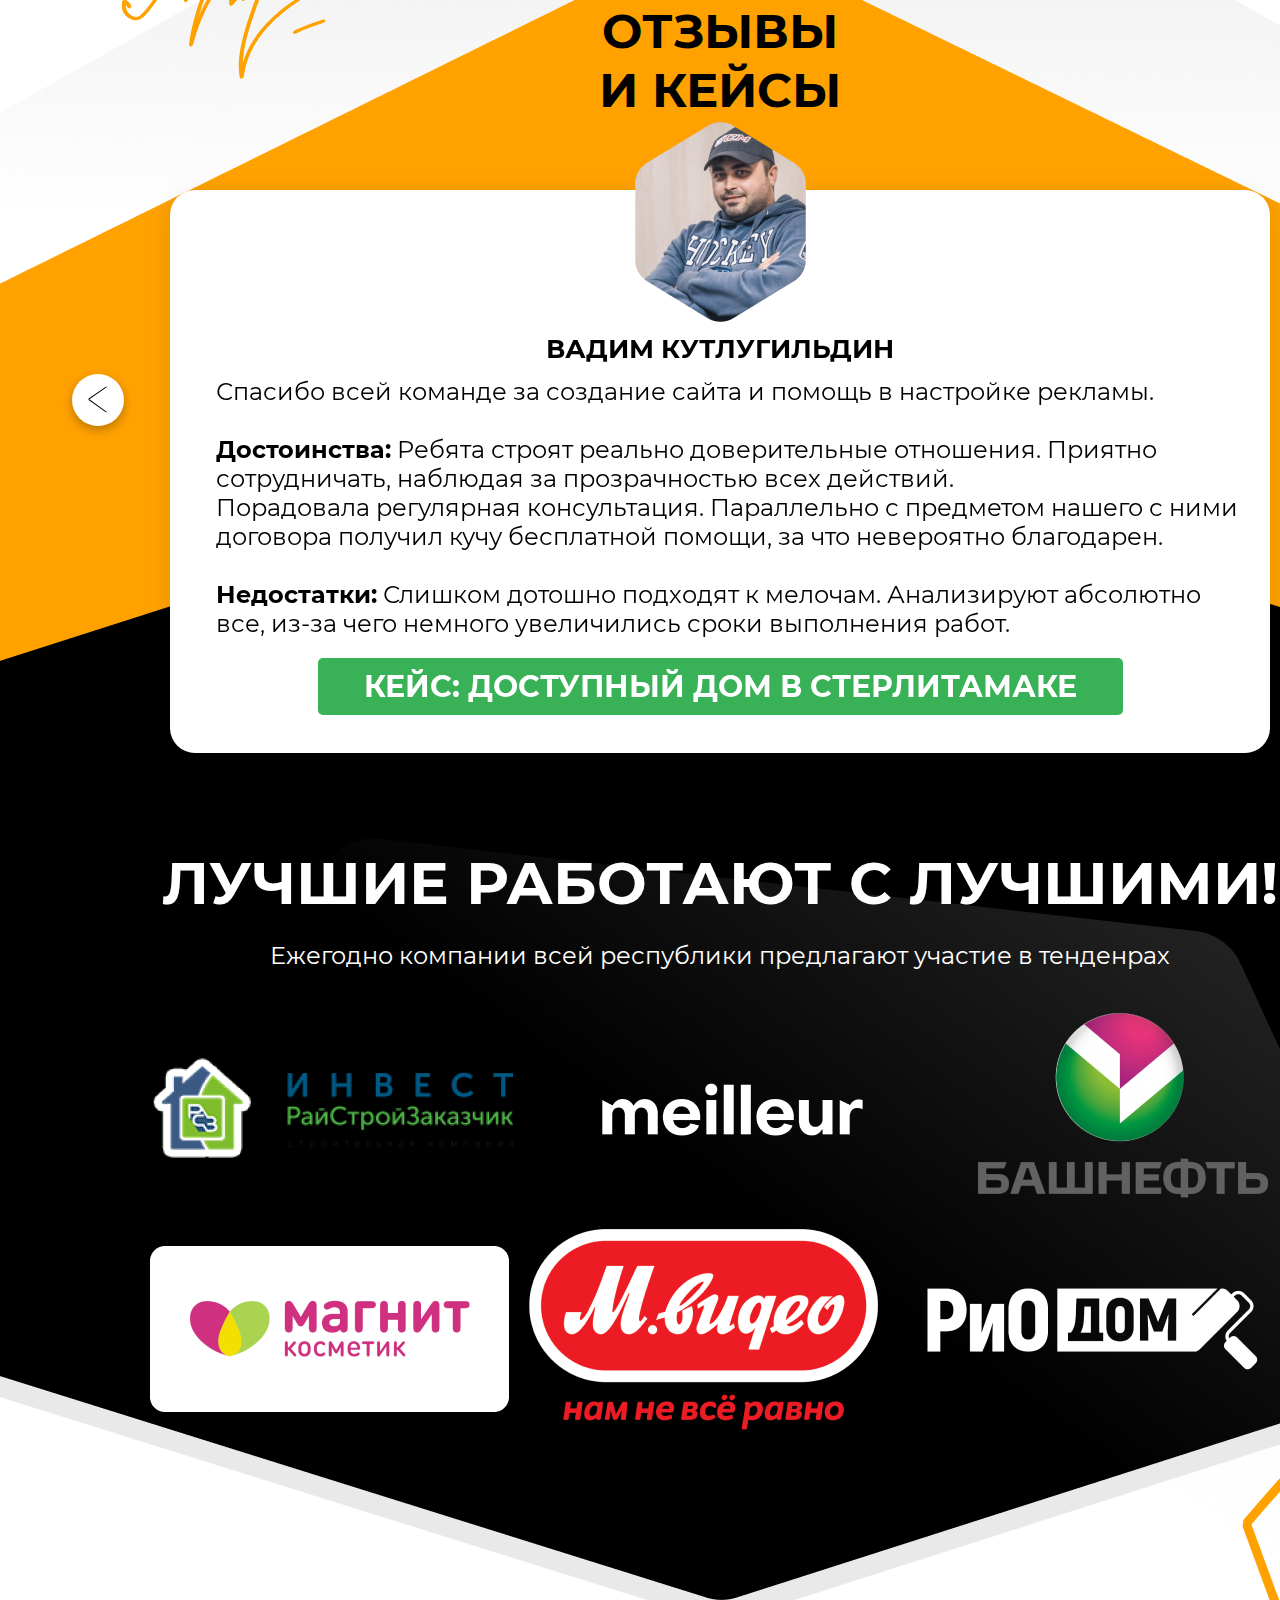
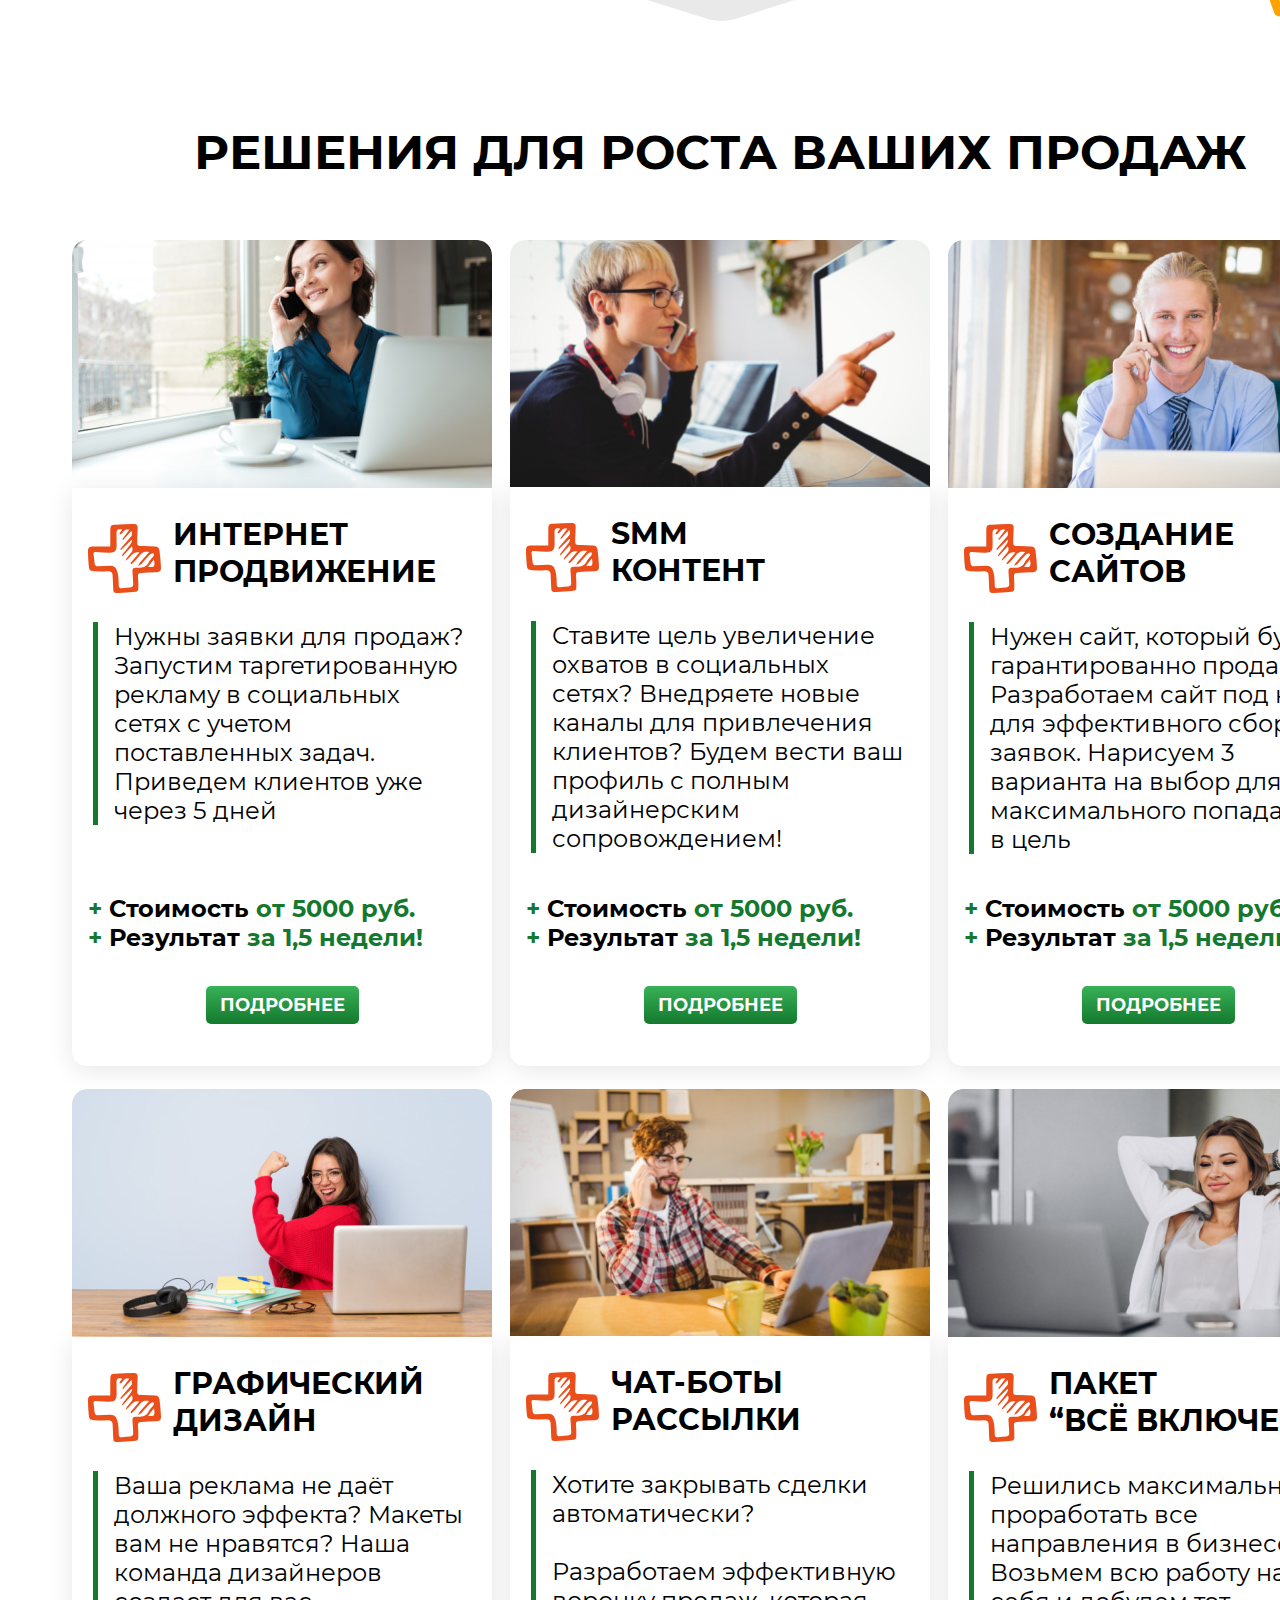
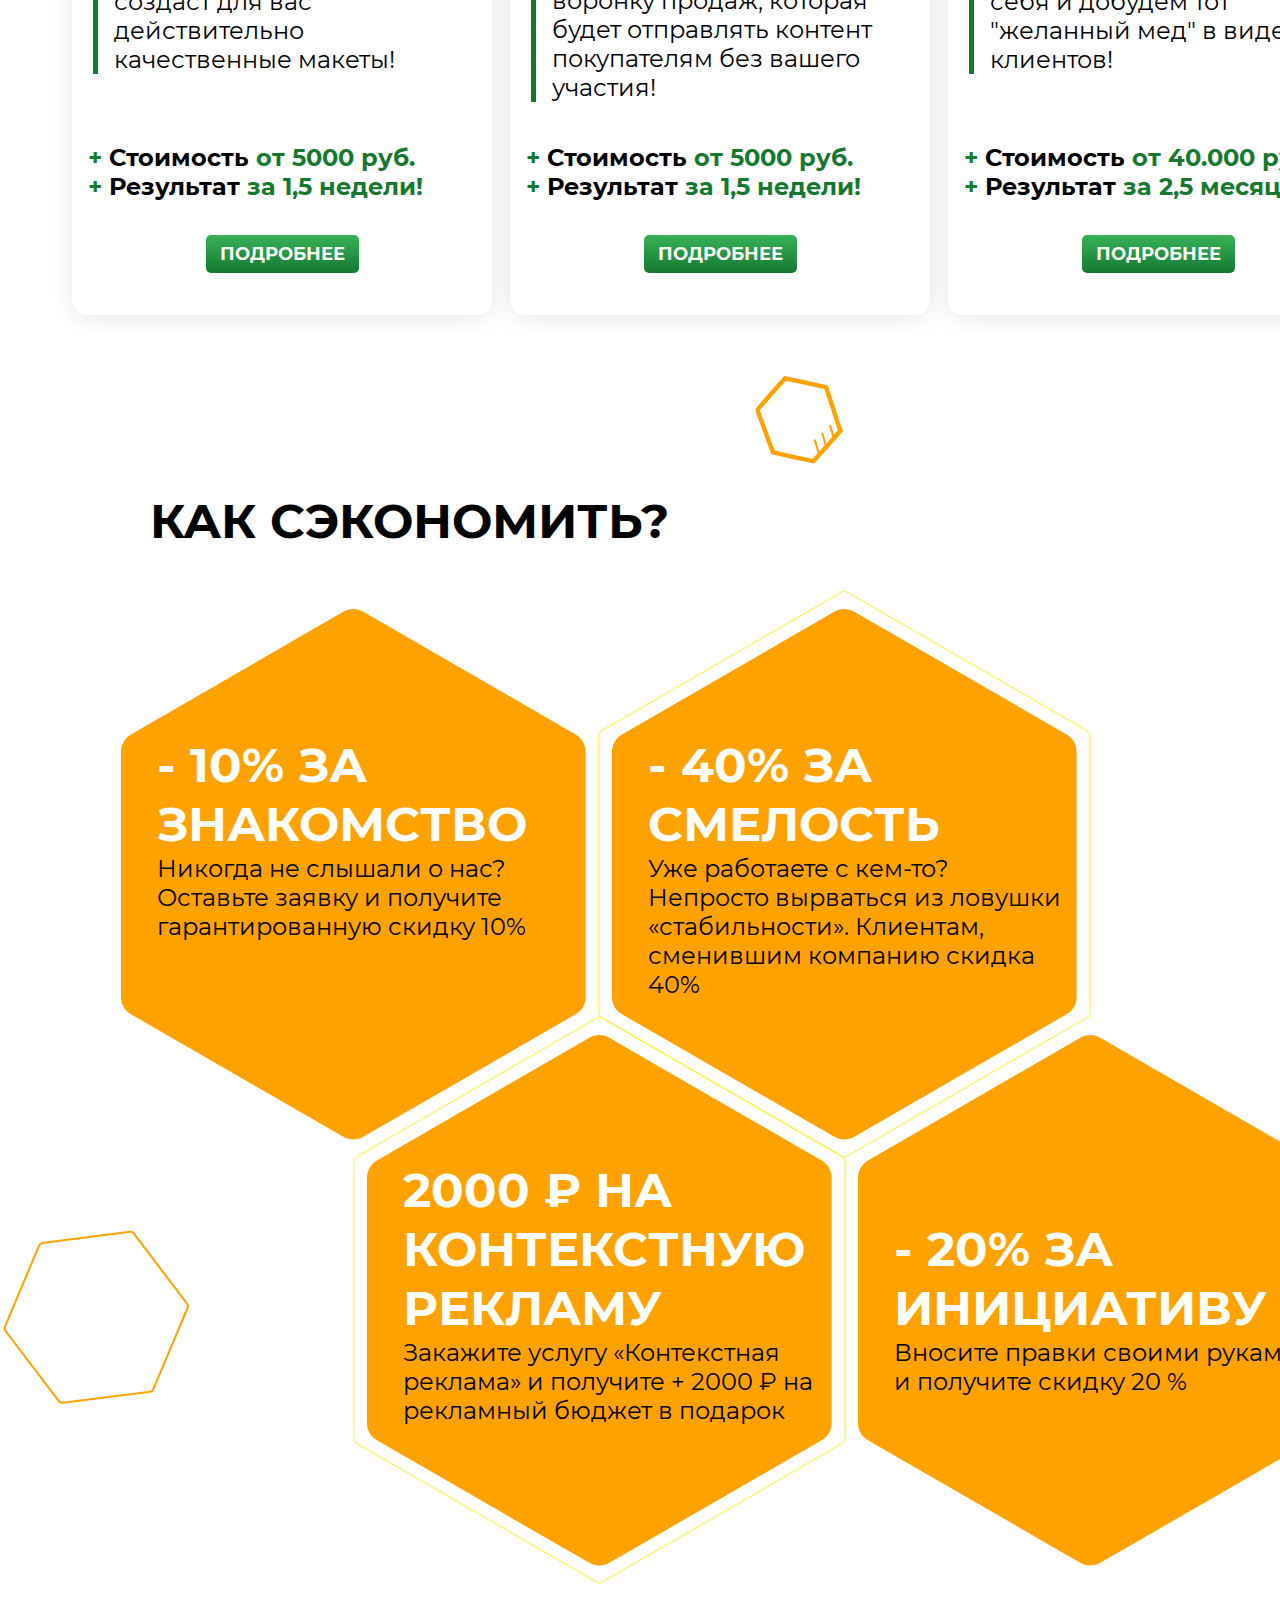
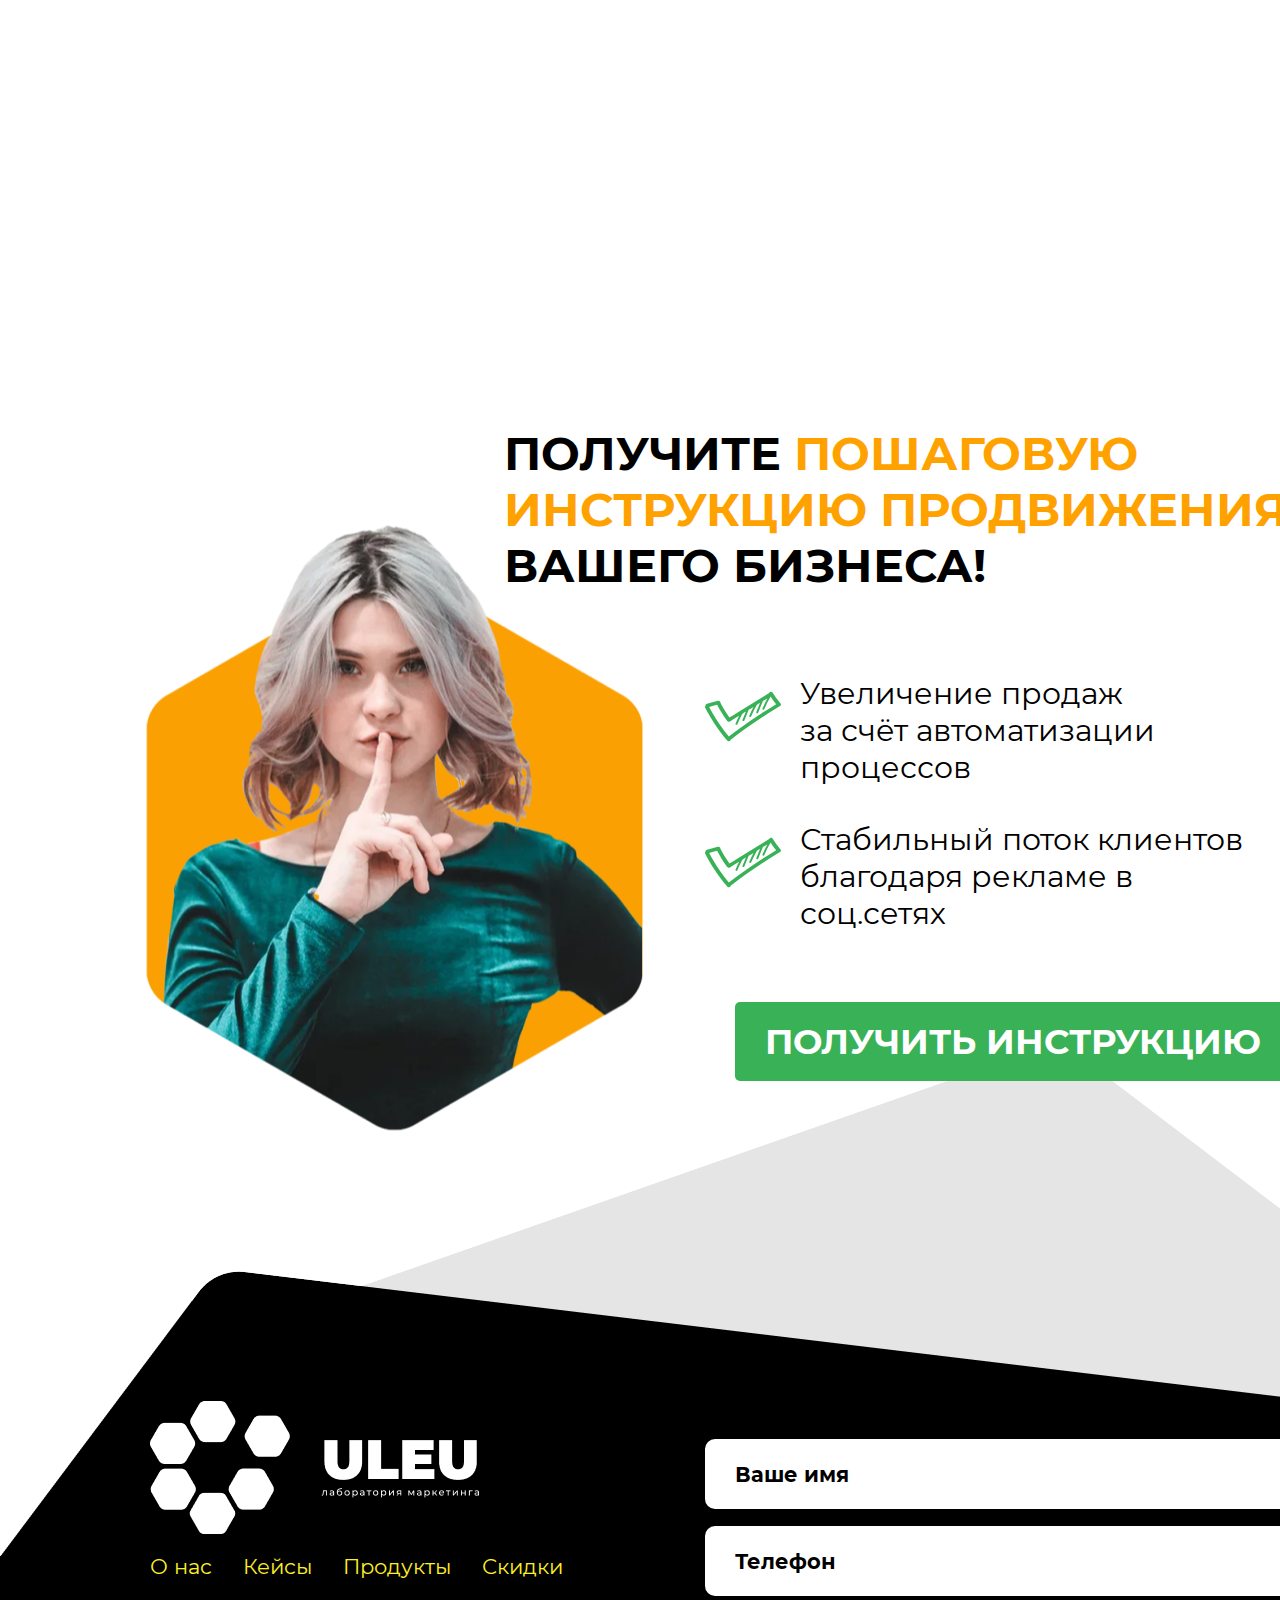
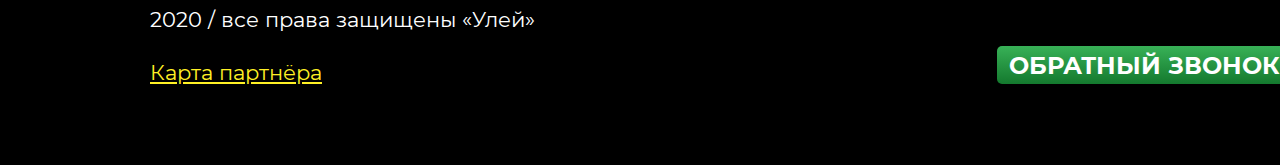
==== commit 15376692: "form" ====
--- a/home.html
+++ b/home.html
@@ -478,10 +478,17 @@
             <a class="page-footer__partner-link" href="#">Карта партнёра</a>
           </div>
 
-          <form class="form" action="">
-            <input type="text" placeholder="Ваше имя" />
-
-            <input type="tel" placeholder="Телефон" />
+          <form
+            class="form"
+            method="post"
+            enctype="multipart/form-data"
+            action="send.php">
+
+            <input type="text" name="name" placeholder="Ваше имя" />
+
+            <input type="tel" name="phone" placeholder="Телефон" />
+
+            <input type="hidden" name="email" value="ipolekhin@yandex.ru">
 
             <input type="submit" value="Обратный звонок"/>
           </form>
--- a/css/style.css
+++ b/css/style.css
@@ -703,8 +703,8 @@
 .save__descr {
   margin-top: 25px;
   margin-left: 27px;
-  padding-bottom: 50px;
-  height: 100%; }
+  height: 296px;
+  overflow: hidden; }
 
 .save__head {
   margin: 0;
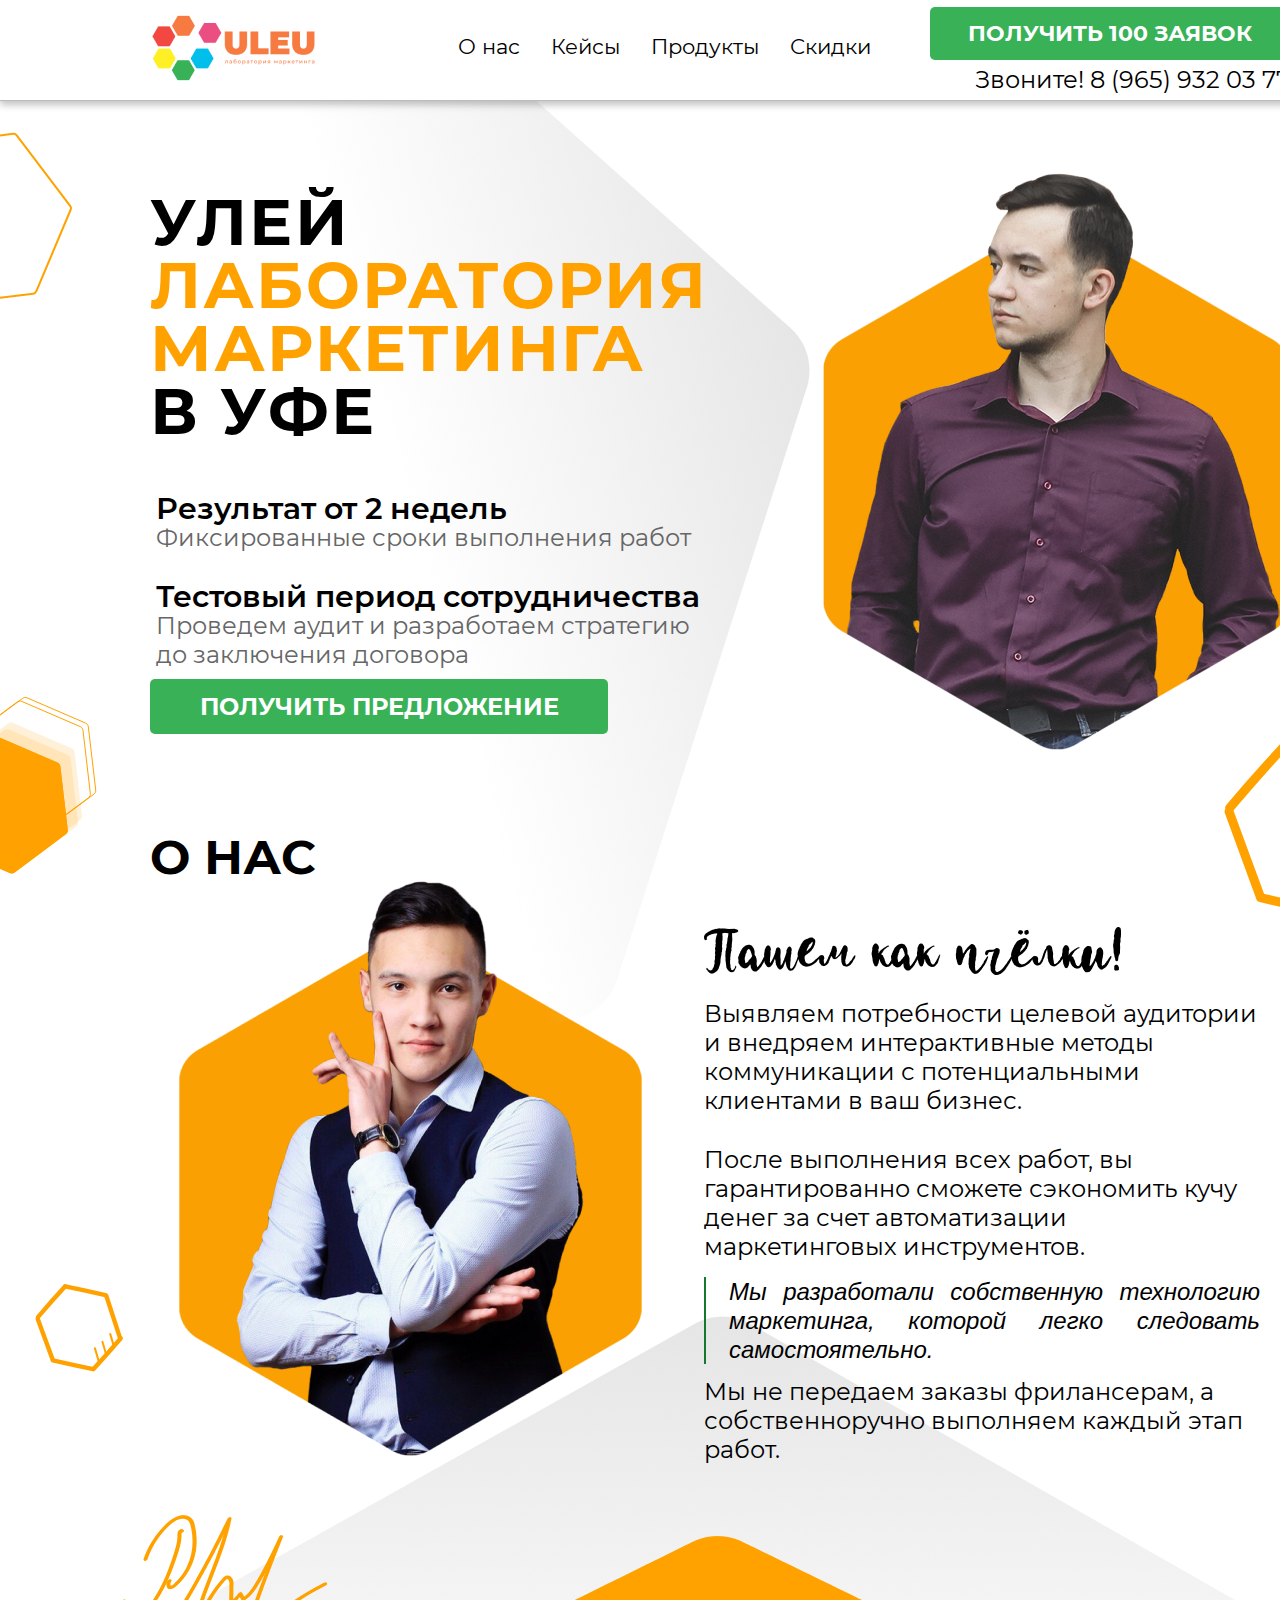
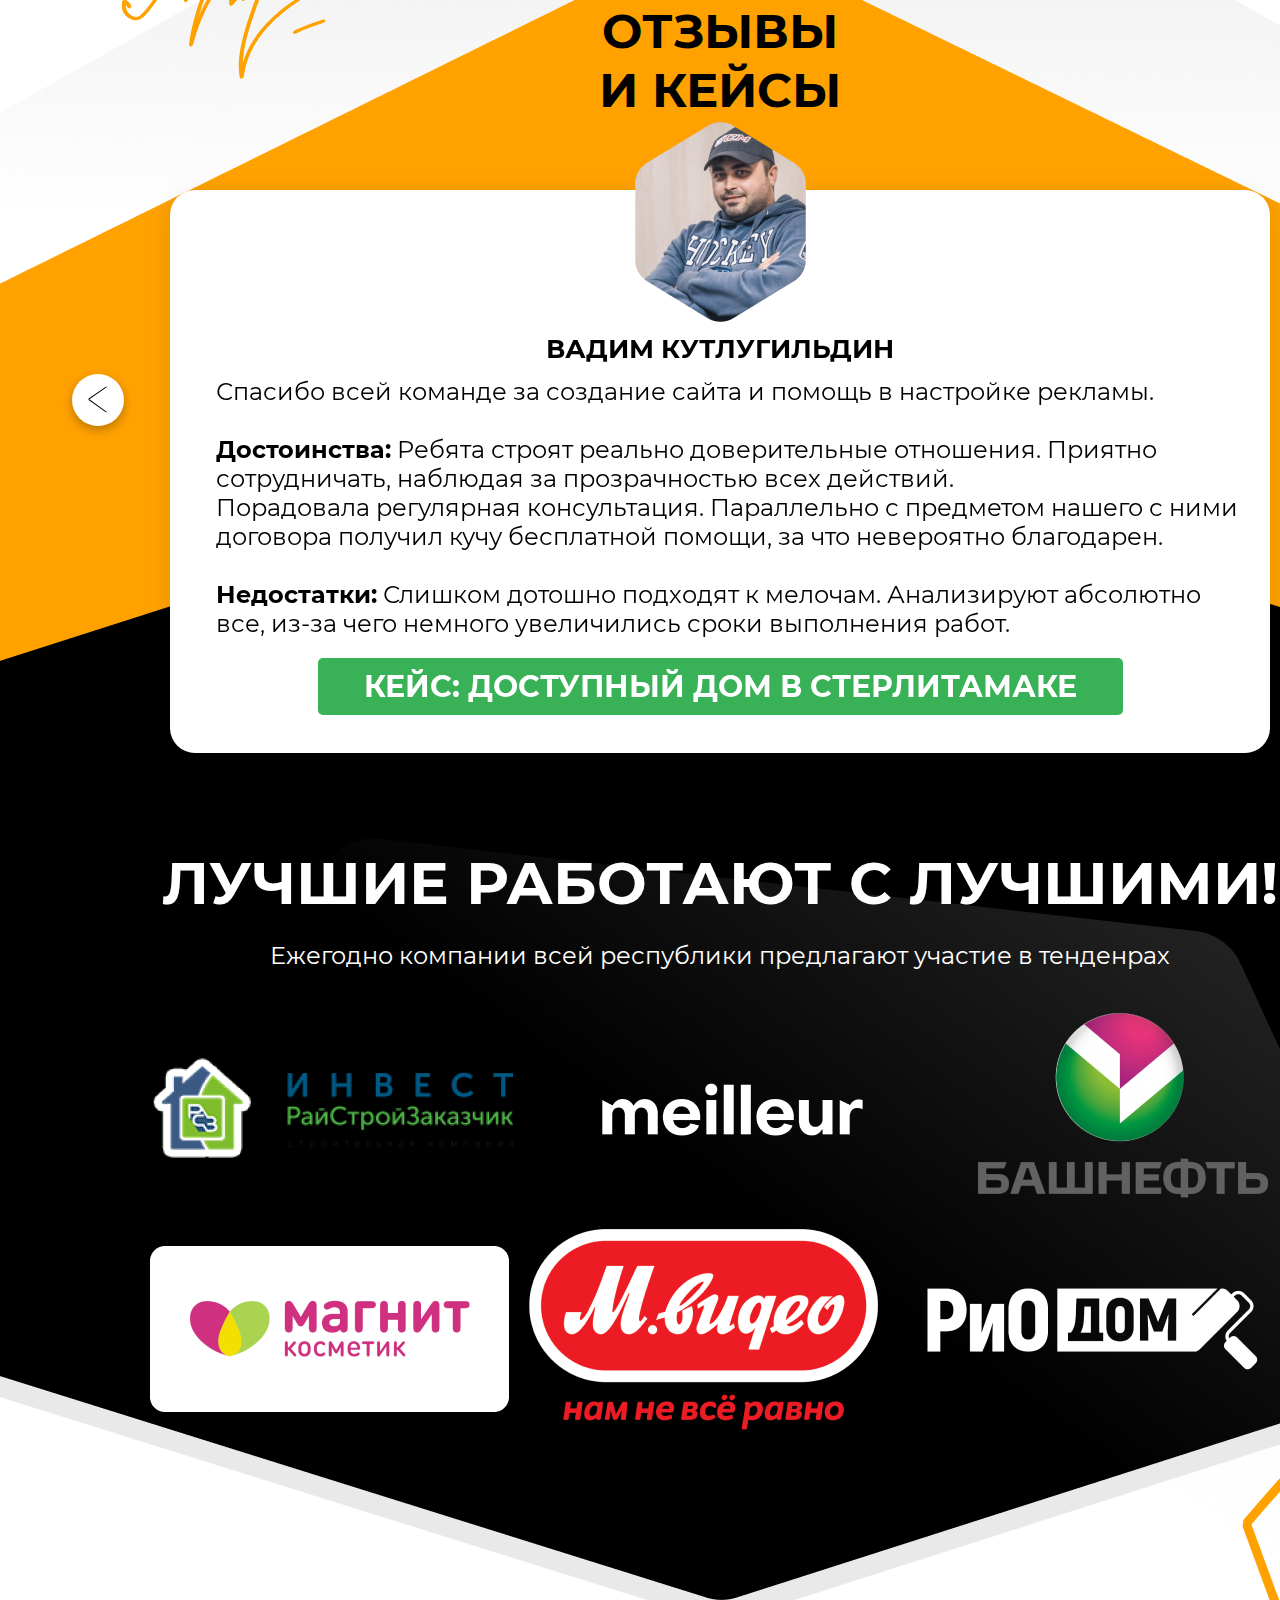
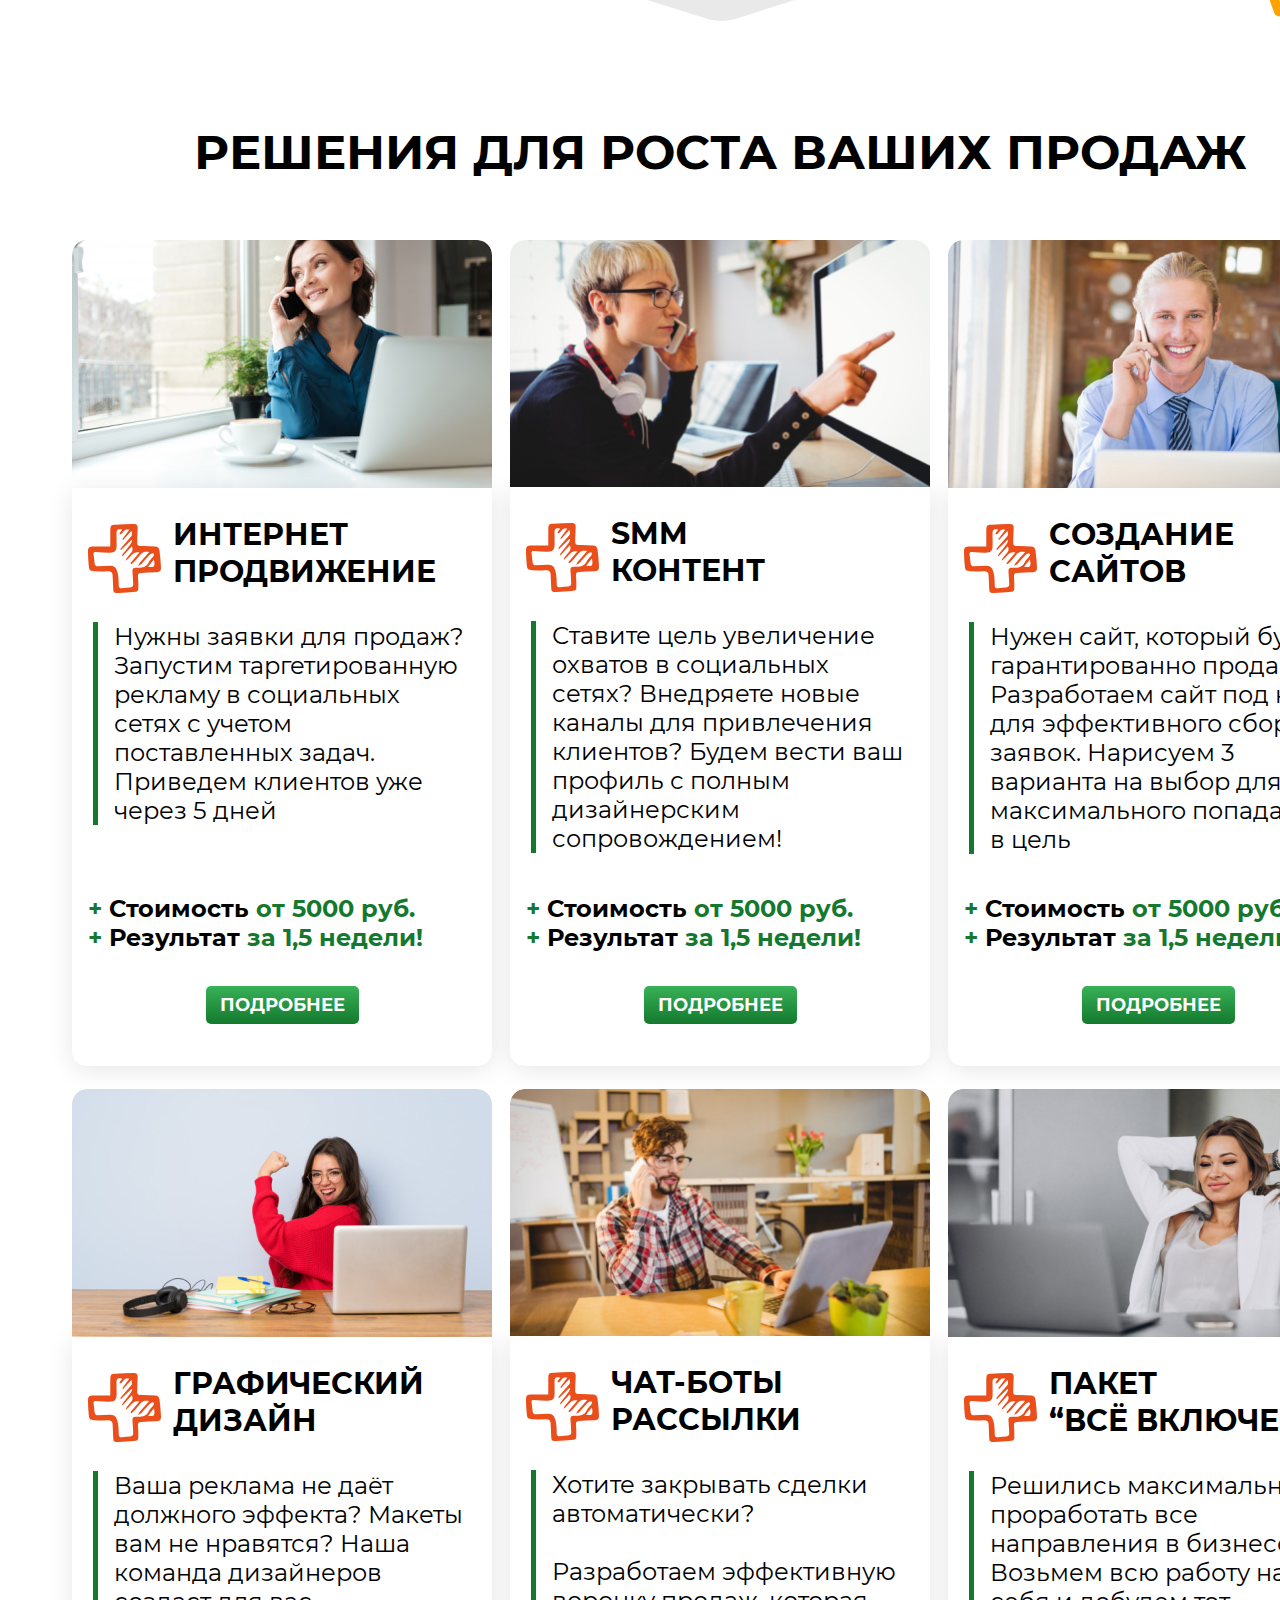
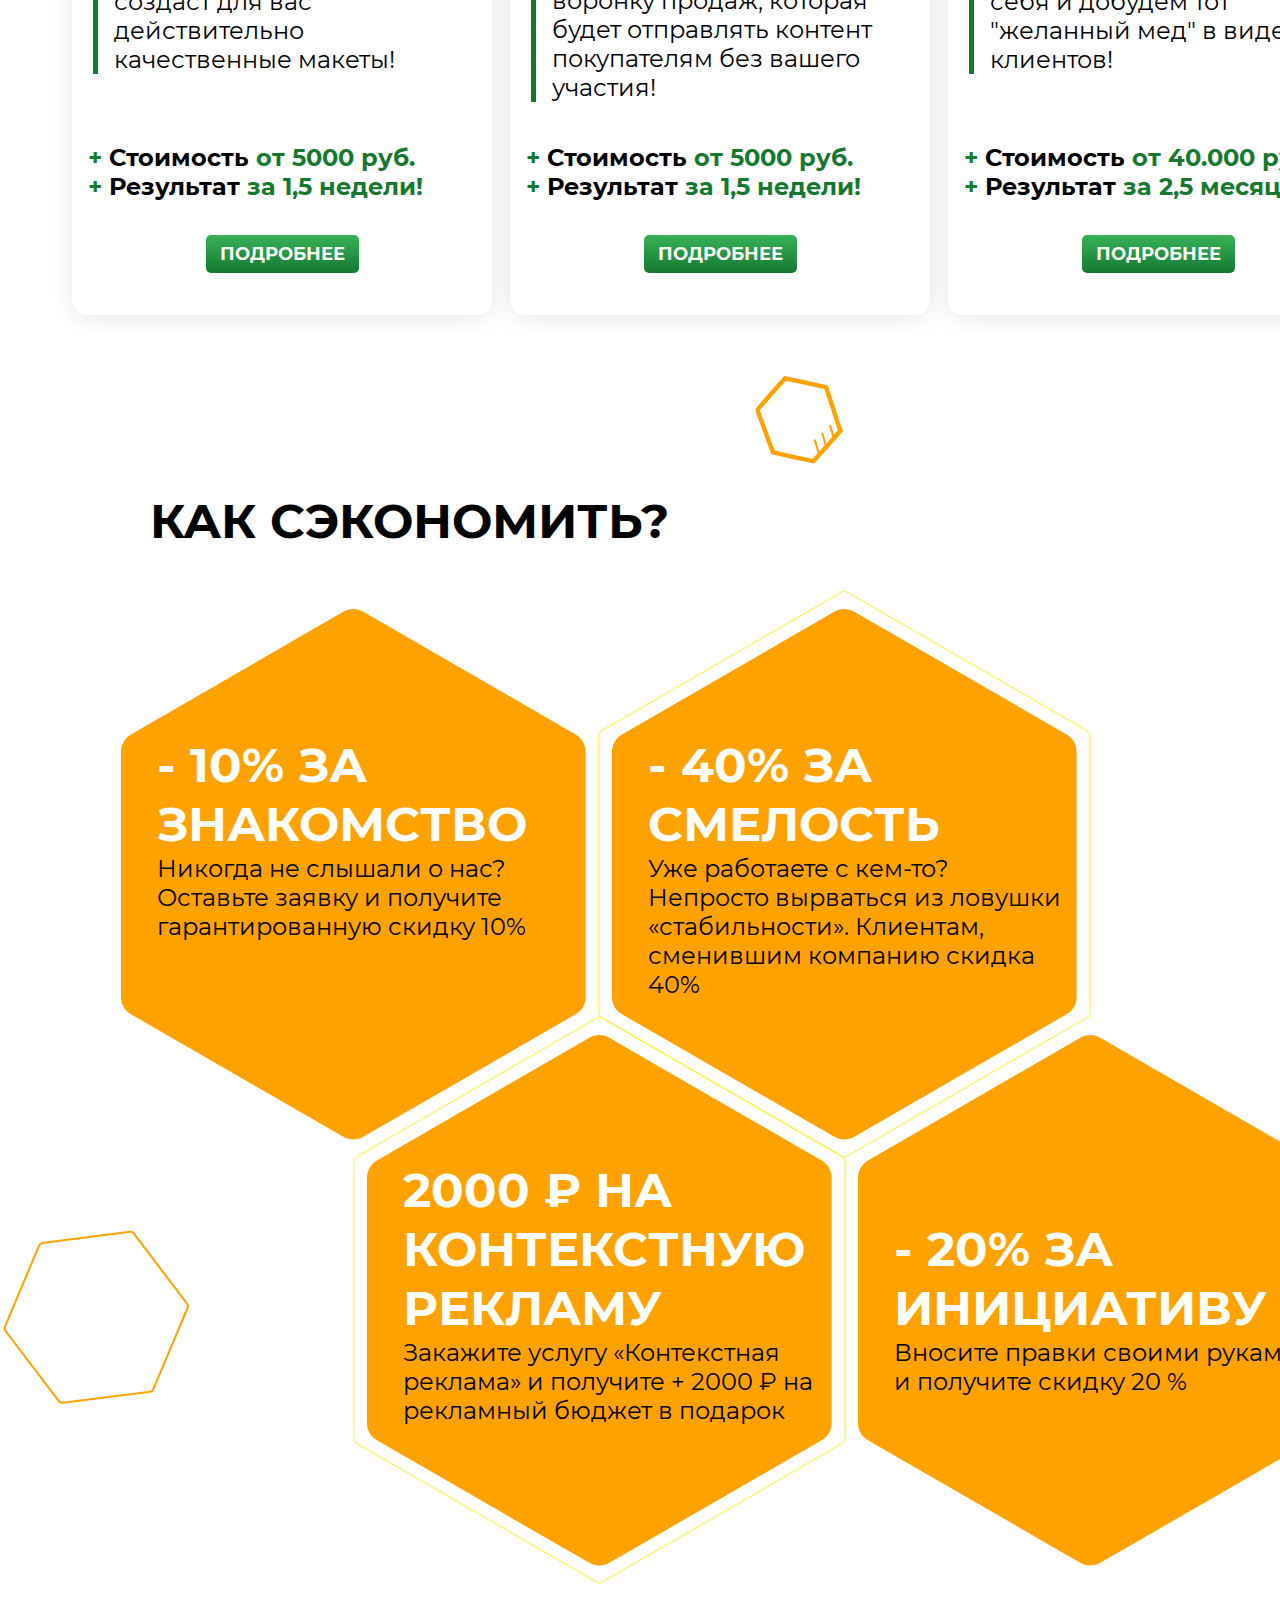
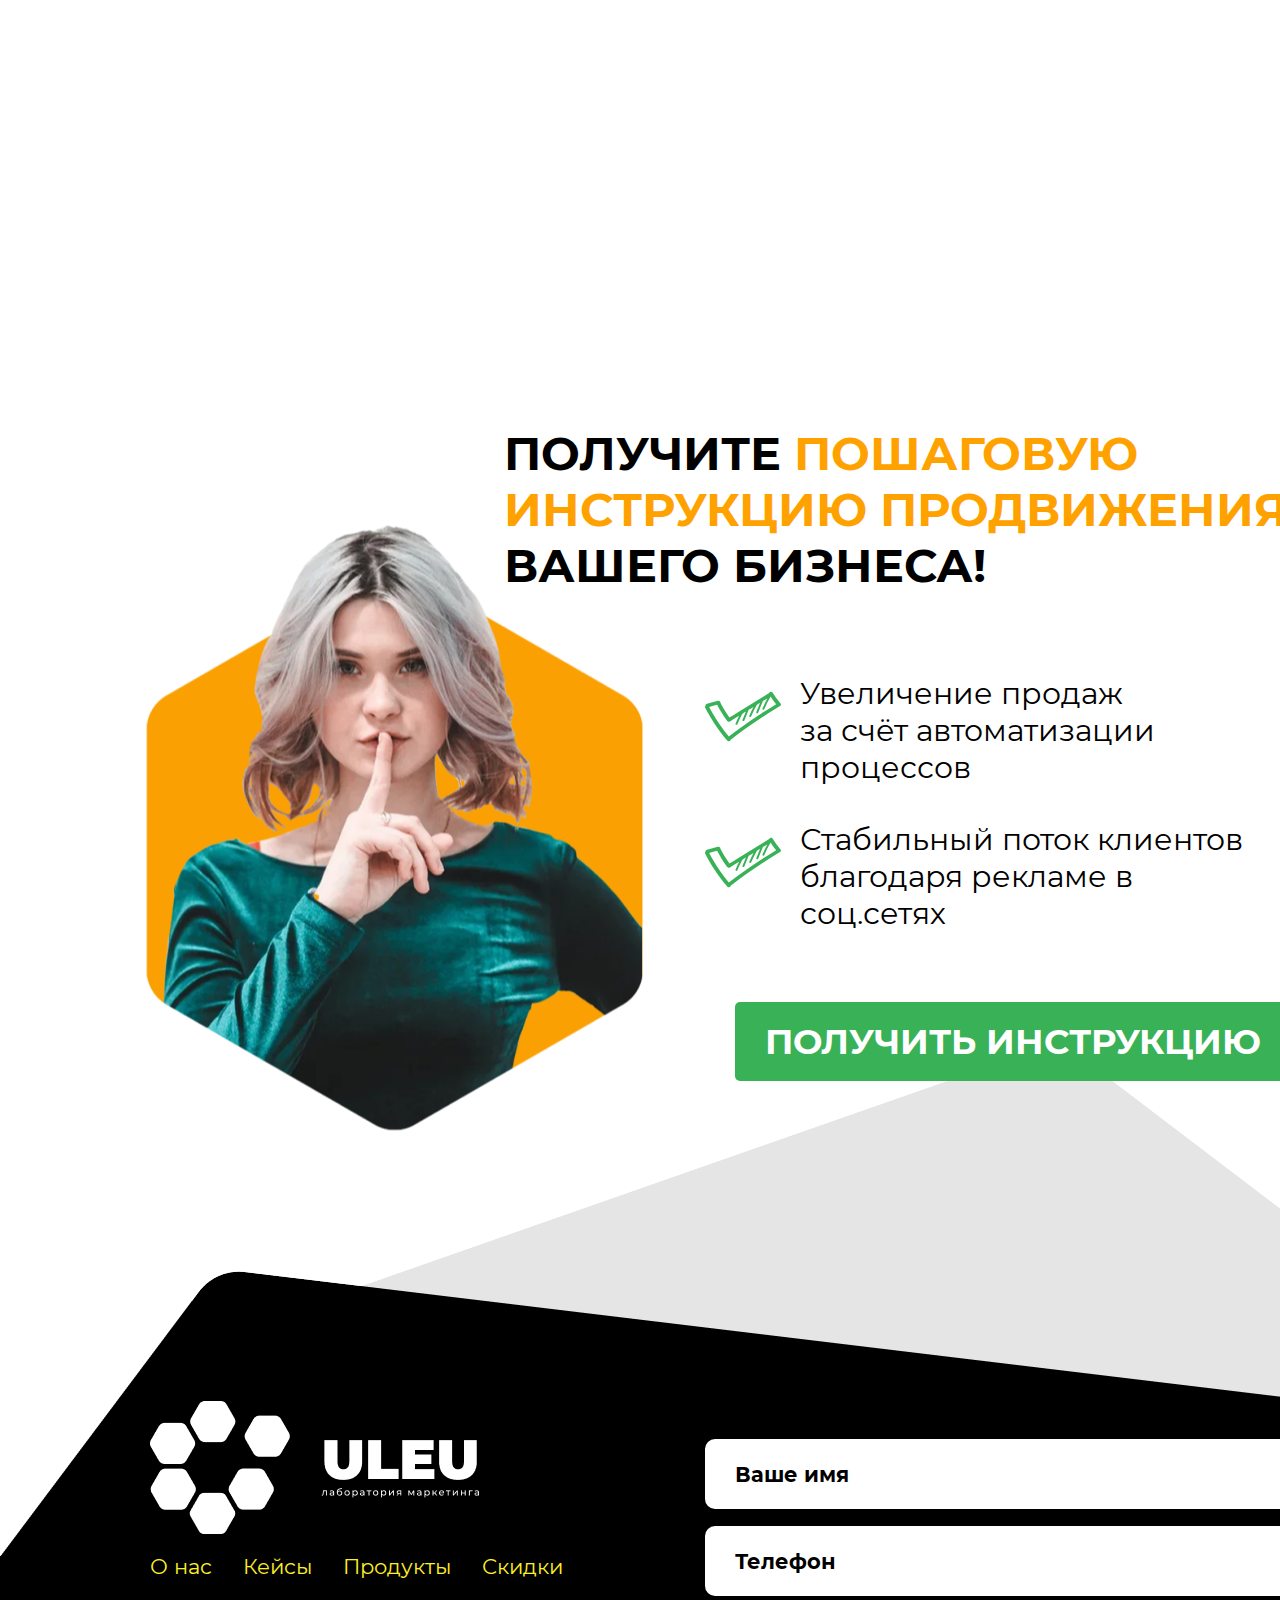
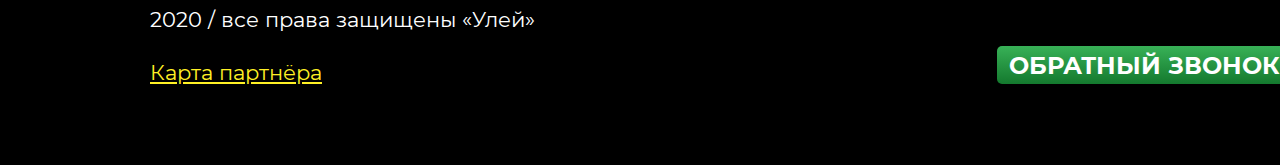
==== commit 928babf2: "full-elemnt-svg" ====
--- a/home.html
+++ b/home.html
@@ -74,8 +74,8 @@
               <use xlink:href="img/sprite.svg#icon-hexagon-1"></use>
             </svg>
 
-            <svg class="intro__icon-3" width="130" height="235">
-              <use xlink:href="img/sprite.svg#icon-hexagon-3-1"></use>
+            <svg class="intro__icon-3" width="223" height="235">
+              <use xlink:href="img/sprite.svg#icon-hexagon-3"></use>
             </svg>
 
             <svg class="intro__icon-1 intro__icon-1--right" width="208" height="236">
@@ -442,8 +442,8 @@
             </div>
           </div>
 
-          <svg class="help__icon-3" width="126" height="235">
-            <use xlink:href="img/sprite.svg#icon-hexagon-3-2"></use>
+          <svg class="help__icon-3" width="223" height="235">
+            <use xlink:href="img/sprite.svg#icon-hexagon-3"></use>
           </svg>
         </section>
       </div>
@@ -479,14 +479,14 @@
           </div>
 
           <form
-            class="form"
+            class="form form__send"
             method="post"
             enctype="multipart/form-data"
-            action="send.php">
-
-            <input type="text" name="name" placeholder="Ваше имя" />
-
-            <input type="tel" name="phone" placeholder="Телефон" />
+            action="http://f0436539.xsph.ru/send.php">
+
+            <input type="text" name="name" placeholder="Ваше имя" minlength="3" required>
+
+            <input type="tel" name="phone" placeholder="Телефон" minlength="5" required>
 
             <input type="hidden" name="email" value="ipolekhin@yandex.ru">
 
--- a/css/style.css
+++ b/css/style.css
@@ -384,7 +384,7 @@
 
 .intro__icon-3 {
   position: absolute;
-  left: 0;
+  left: -93px;
   bottom: -79px; }
 
 .about__wrapper {
@@ -783,8 +783,8 @@
 
 .help__icon-3 {
   position: absolute;
-  right: 0;
-  top: -208px; }
+  right: -97px;
+  top: -210px; }
 
 .page-footer {
   position: relative;
